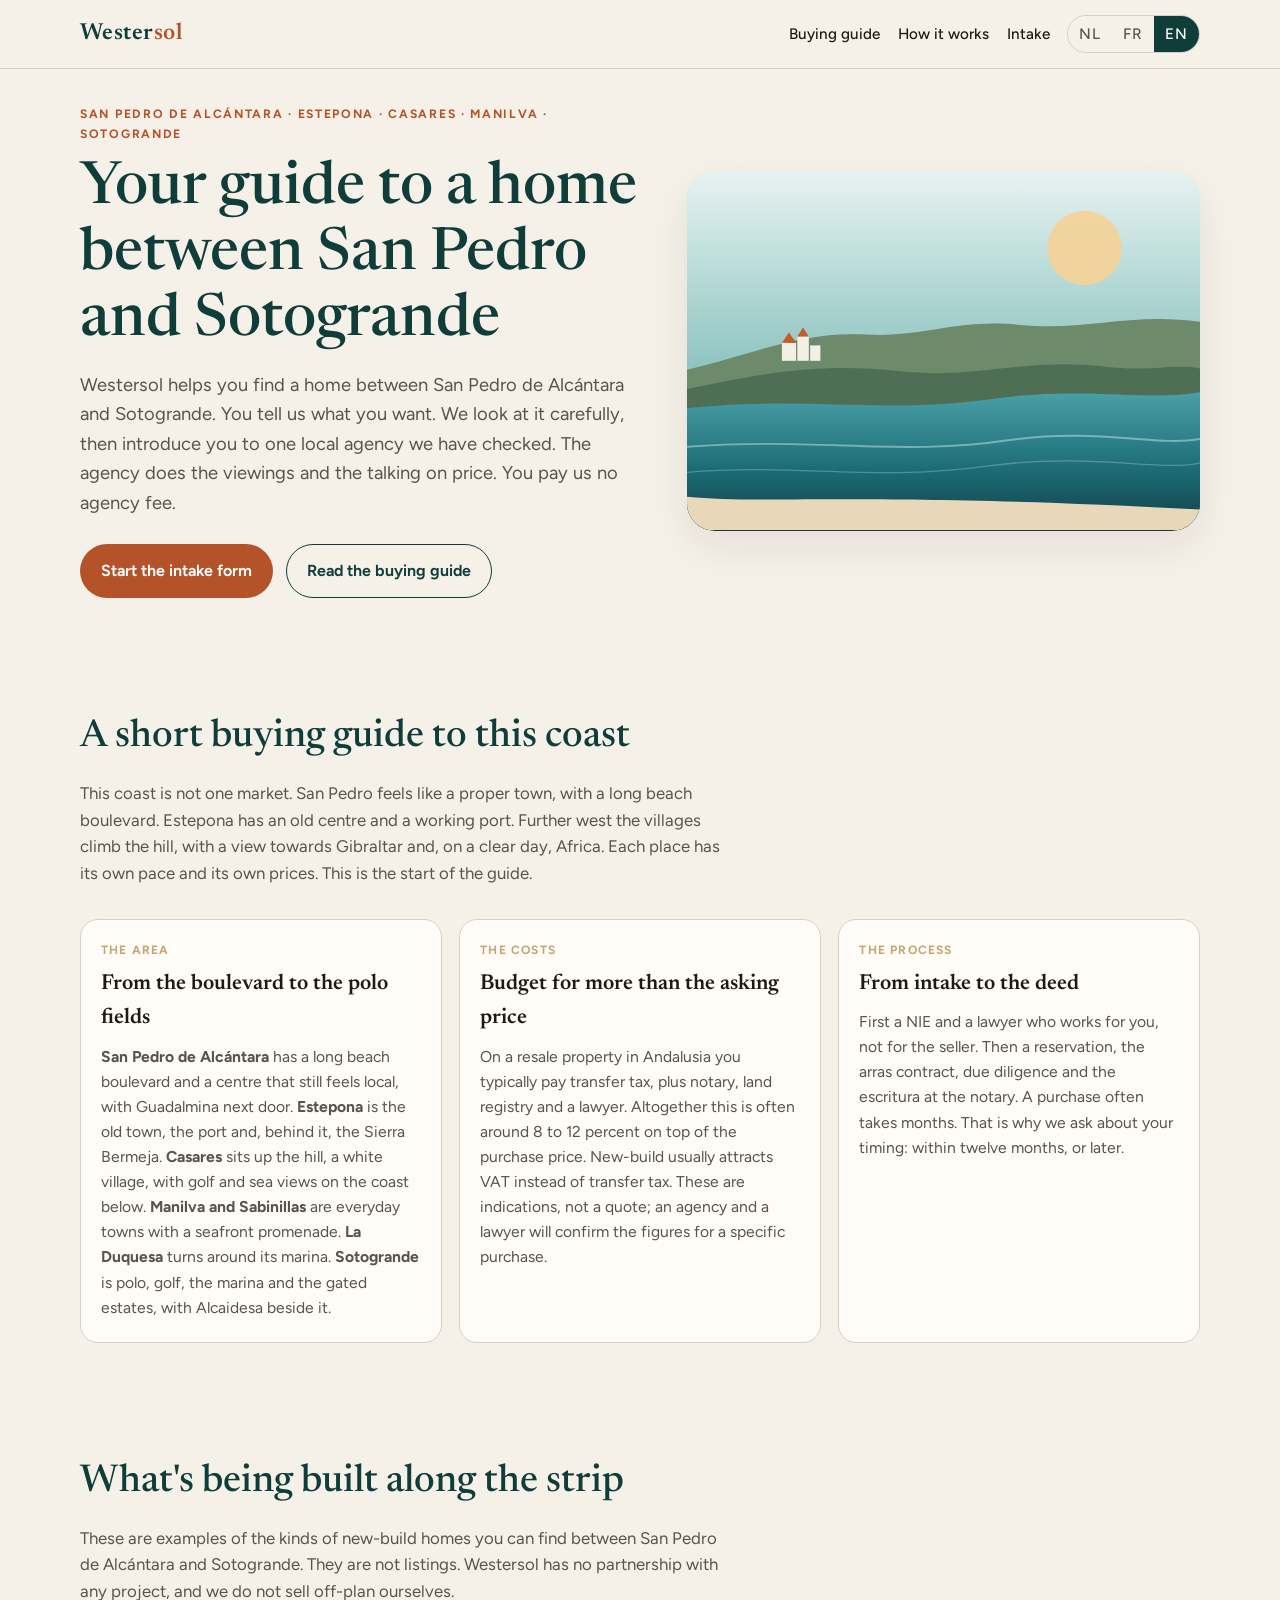
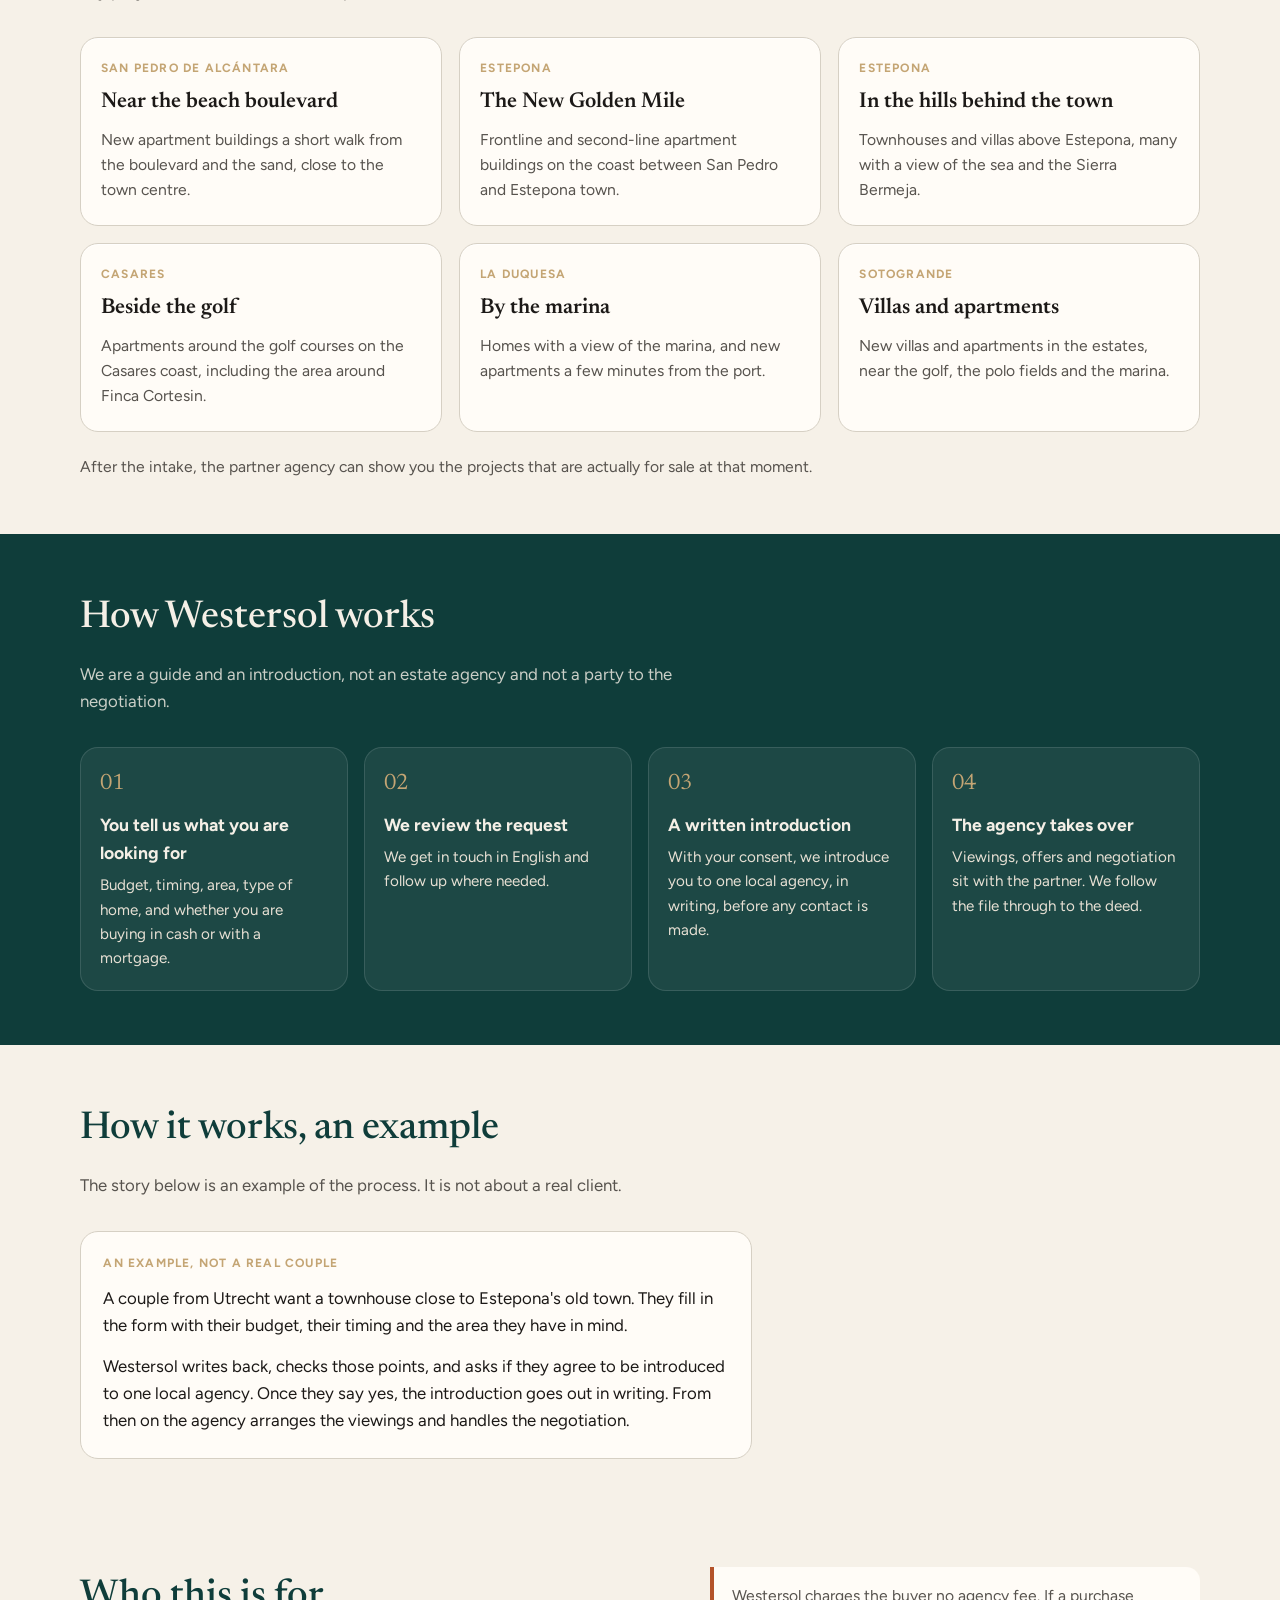
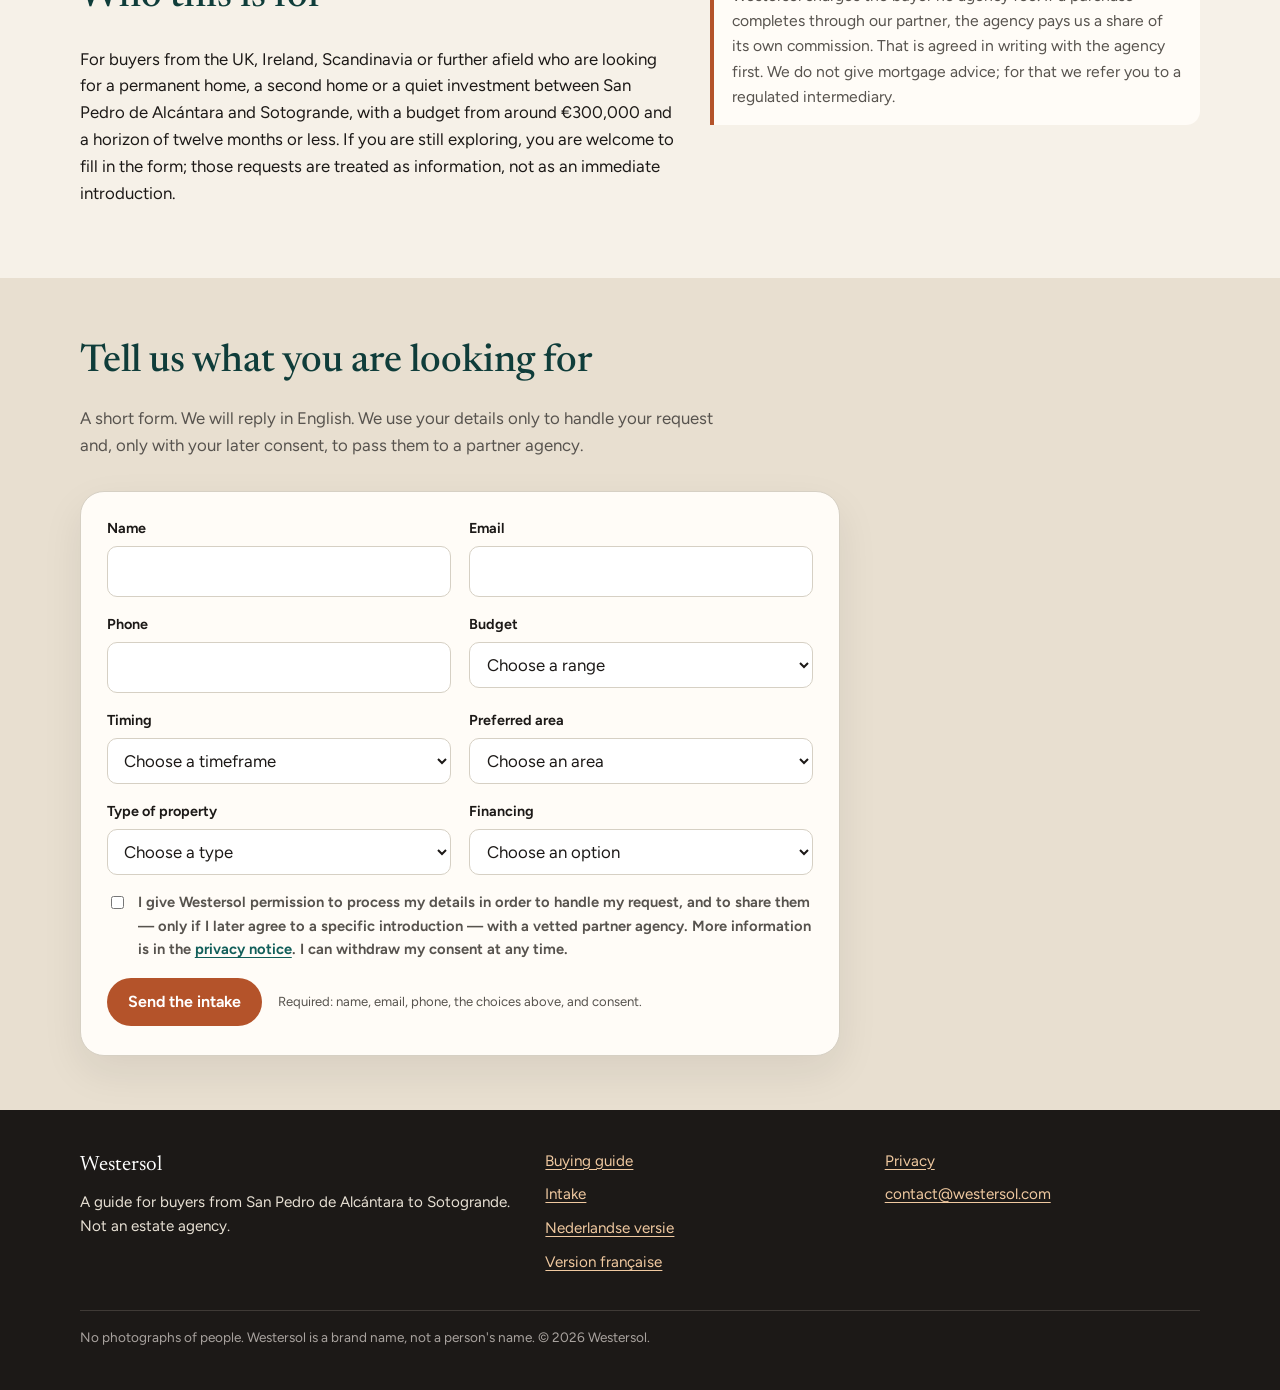
==== en/index.html @ 571d4857 "Add preview language homepages and stylesheet" ====
<!DOCTYPE html>
<html lang="en">
<head>
  <meta charset="utf-8">
  <meta name="robots" content="noindex">
  <meta name="viewport" content="width=device-width, initial-scale=1">
  <title>Westersol: a guide to a home between San Pedro de Alcántara and Sotogrande</title>
  <meta name="description" content="A guide, not an estate agency, for people looking for a home between San Pedro de Alcántara and Sotogrande. A short form, then an introduction to one local agency.">
  <meta property="og:title" content="Westersol: a guide to a home between San Pedro de Alcántara and Sotogrande">
  <meta property="og:description" content="A guide, not an estate agency, for people looking for a home between San Pedro de Alcántara and Sotogrande. A short form, then an introduction to one local agency.">
  <meta property="og:type" content="website">
  <meta property="og:url" content="https://westersol.com/en/">
  <meta property="og:locale" content="en_GB">
  <meta property="og:site_name" content="Westersol">
  <link rel="canonical" href="https://westersol.com/en/">
  <link rel="alternate" hreflang="nl" href="https://westersol.com/nl/">
  <link rel="alternate" hreflang="fr" href="https://westersol.com/fr/">
  <link rel="alternate" hreflang="en" href="https://westersol.com/en/">
  <link rel="alternate" hreflang="x-default" href="https://westersol.com/nl/">
  <link rel="preconnect" href="https://fonts.googleapis.com">
  <link rel="preconnect" href="https://fonts.gstatic.com" crossorigin>
  <link href="https://fonts.googleapis.com/css2?family=Figtree:wght@400;500;600;700&family=Newsreader:opsz,wght@6..72,500;6..72,600&display=swap" rel="stylesheet">
  <link rel="stylesheet" href="../styles.css">
  <link rel="icon" href="../favicon.svg" type="image/svg+xml">
</head>
<body>
  <header class="site-header">
    <div class="wrap header-inner">
      <a class="logo" href="./">Wester<span>sol</span></a>
      <nav>
        <a class="hide-sm" href="#guide">Buying guide</a>
        <a class="hide-sm" href="#how">How it works</a>
        <a href="#intake">Intake</a>
        <div class="lang" role="navigation" aria-label="Language">
          <a href="../nl/">NL</a>
          <a href="../fr/">FR</a>
          <a href="../en/" aria-current="page">EN</a>
        </div>
      </nav>
    </div>
  </header>

  <main>
    <section class="hero">
      <div class="wrap hero-grid">
        <div>
          <p class="eyebrow">San Pedro de Alcántara · Estepona · Casares · Manilva · Sotogrande</p>
          <h1>Your guide to a home between San Pedro and Sotogrande</h1>
          <p class="lead">Westersol helps you find a home between San Pedro de Alcántara and Sotogrande. You tell us what you want. We look at it carefully, then introduce you to one local agency we have checked. The agency does the viewings and the talking on price. You pay us no agency fee.</p>
          <div class="actions">
            <a class="btn btn-primary" href="#intake">Start the intake form</a>
            <a class="btn btn-ghost" href="#guide">Read the buying guide</a>
          </div>
        </div>
        <div class="hero-art">
<svg viewBox="0 0 800 560" xmlns="http://www.w3.org/2000/svg" role="img" aria-label="Western Costa del Sol, hills and sea, with no people">
  <defs>
    <linearGradient id="sky" x1="0" y1="0" x2="0" y2="1">
      <stop offset="0%" stop-color="#e7f3f2"/>
      <stop offset="55%" stop-color="#8ec4c0"/>
      <stop offset="100%" stop-color="#2f7d86"/>
    </linearGradient>
    <linearGradient id="sea" x1="0" y1="0" x2="0" y2="1">
      <stop offset="0%" stop-color="#4aa0a8"/>
      <stop offset="55%" stop-color="#1d6d76"/>
      <stop offset="100%" stop-color="#123f48"/>
    </linearGradient>
  </defs>
  <rect width="800" height="560" fill="url(#sky)"/>
  <circle cx="620" cy="120" r="58" fill="#f3d39a" opacity="0.95"/>
  <path d="M0 310 C120 280 180 250 280 255 C370 260 420 230 520 240 C620 250 690 220 800 235 L800 360 L0 360 Z" fill="#6d8a6a"/>
  <path d="M0 340 C140 310 220 300 330 312 C450 326 530 290 650 305 C720 314 760 300 800 308 L800 390 L0 390 Z" fill="#4f6f55"/>
  <g fill="#f4efe6">
    <rect x="148" y="268" width="22" height="28"/>
    <rect x="172" y="258" width="18" height="38"/>
    <rect x="192" y="272" width="16" height="24"/>
    <polygon points="148,268 159,252 170,268" fill="#c45c26"/>
    <polygon points="172,258 181,244 190,258" fill="#c45c26"/>
  </g>
  <path d="M0 370 C180 350 300 380 480 355 C620 335 720 360 800 345 L800 560 L0 560 Z" fill="url(#sea)"/>
  <path d="M0 430 C200 415 340 445 500 420 C640 400 730 430 800 418" fill="none" stroke="#d9efe8" stroke-width="3" opacity="0.45"/>
  <path d="M0 470 C160 455 300 485 470 460 C630 438 740 470 800 455" fill="none" stroke="#d9efe8" stroke-width="2" opacity="0.28"/>
  <path d="M0 508 C120 520 280 500 800 528 L800 560 L0 560 Z" fill="#e8d7b8"/>
</svg>
</div>
      </div>
    </section>

    <section id="guide">
      <div class="wrap">
        <div class="section-head">
          <h2>A short buying guide to this coast</h2>
          <p>This coast is not one market. San Pedro feels like a proper town, with a long beach boulevard. Estepona has an old centre and a working port. Further west the villages climb the hill, with a view towards Gibraltar and, on a clear day, Africa. Each place has its own pace and its own prices. This is the start of the guide.</p>
        </div>
        <div class="cards">
          <article class="card">
            <div class="kicker">The area</div>
            <h3>From the boulevard to the polo fields</h3>
            <p><strong>San Pedro de Alcántara</strong> has a long beach boulevard and a centre that still feels local, with Guadalmina next door. <strong>Estepona</strong> is the old town, the port and, behind it, the Sierra Bermeja. <strong>Casares</strong> sits up the hill, a white village, with golf and sea views on the coast below. <strong>Manilva and Sabinillas</strong> are everyday towns with a seafront promenade. <strong>La Duquesa</strong> turns around its marina. <strong>Sotogrande</strong> is polo, golf, the marina and the gated estates, with Alcaidesa beside it.</p>
          </article>
          <article class="card">
            <div class="kicker">The costs</div>
            <h3>Budget for more than the asking price</h3>
            <p>On a resale property in Andalusia you typically pay transfer tax, plus notary, land registry and a lawyer. Altogether this is often around 8 to 12 percent on top of the purchase price. New-build usually attracts VAT instead of transfer tax. These are indications, not a quote; an agency and a lawyer will confirm the figures for a specific purchase.</p>
          </article>
          <article class="card">
            <div class="kicker">The process</div>
            <h3>From intake to the deed</h3>
            <p>First a NIE and a lawyer who works for you, not for the seller. Then a reservation, the arras contract, due diligence and the escritura at the notary. A purchase often takes months. That is why we ask about your timing: within twelve months, or later.</p>
          </article>
        </div>
      </div>
    </section>


    <section id="building">
      <div class="wrap">
        <div class="section-head">
          <h2>What's being built along the strip</h2>
          <p>These are examples of the kinds of new-build homes you can find between San Pedro de Alcántara and Sotogrande. They are not listings. Westersol has no partnership with any project, and we do not sell off-plan ourselves.</p>
        </div>
        <div class="build-grid">
          <article class="card">
            <div class="kicker">San Pedro de Alcántara</div>
            <h3>Near the beach boulevard</h3>
            <p>New apartment buildings a short walk from the boulevard and the sand, close to the town centre.</p>
          </article>
          <article class="card">
            <div class="kicker">Estepona</div>
            <h3>The New Golden Mile</h3>
            <p>Frontline and second-line apartment buildings on the coast between San Pedro and Estepona town.</p>
          </article>
          <article class="card">
            <div class="kicker">Estepona</div>
            <h3>In the hills behind the town</h3>
            <p>Townhouses and villas above Estepona, many with a view of the sea and the Sierra Bermeja.</p>
          </article>
          <article class="card">
            <div class="kicker">Casares</div>
            <h3>Beside the golf</h3>
            <p>Apartments around the golf courses on the Casares coast, including the area around Finca Cortesin.</p>
          </article>
          <article class="card">
            <div class="kicker">La Duquesa</div>
            <h3>By the marina</h3>
            <p>Homes with a view of the marina, and new apartments a few minutes from the port.</p>
          </article>
          <article class="card">
            <div class="kicker">Sotogrande</div>
            <h3>Villas and apartments</h3>
            <p>New villas and apartments in the estates, near the golf, the polo fields and the marina.</p>
          </article>
        </div>
        <p class="build-note">After the intake, the partner agency can show you the projects that are actually for sale at that moment.</p>
      </div>
    </section>

    <section class="steps" id="how">
      <div class="wrap">
        <div class="section-head">
          <h2>How Westersol works</h2>
          <p>We are a guide and an introduction, not an estate agency and not a party to the negotiation.</p>
        </div>
        <ol class="step-list">
          <li>
            <h3>You tell us what you are looking for</h3>
            <p>Budget, timing, area, type of home, and whether you are buying in cash or with a mortgage.</p>
          </li>
          <li>
            <h3>We review the request</h3>
            <p>We get in touch in English and follow up where needed.</p>
          </li>
          <li>
            <h3>A written introduction</h3>
            <p>With your consent, we introduce you to one local agency, in writing, before any contact is made.</p>
          </li>
          <li>
            <h3>The agency takes over</h3>
            <p>Viewings, offers and negotiation sit with the partner. We follow the file through to the deed.</p>
          </li>
        </ol>
      </div>
    </section>


    <section id="example">
      <div class="wrap">
        <div class="section-head">
          <h2>How it works, an example</h2>
          <p>The story below is an example of the process. It is not about a real client.</p>
        </div>
        <div class="example-story">
          <div class="example-label">An example, not a real couple</div>
          <p>A couple from Utrecht want a townhouse close to Estepona's old town. They fill in the form with their budget, their timing and the area they have in mind.</p>
          <p>Westersol writes back, checks those points, and asks if they agree to be introduced to one local agency. Once they say yes, the introduction goes out in writing. From then on the agency arranges the viewings and handles the negotiation.</p>
        </div>
      </div>
    </section>

    <!-- Testimonials: hidden on purpose. Fill this section only with real buyers' words, and only with their permission. Westersol has no clients to quote yet. Do not invent testimonials. -->
    <section id="testimonials" class="testimonials" hidden>
      <div class="wrap">
        <div class="section-head">
          <h2>What buyers say</h2>
          <p>This section stays empty until a real buyer agrees in writing that we may use their words here.</p>
        </div>
      </div>
    </section>

    <section>
      <div class="wrap costs">
        <div>
          <h2>Who this is for</h2>
          <p>For buyers from the UK, Ireland, Scandinavia or further afield who are looking for a permanent home, a second home or a quiet investment between San Pedro de Alcántara and Sotogrande, with a budget from around €300,000 and a horizon of twelve months or less. If you are still exploring, you are welcome to fill in the form; those requests are treated as information, not as an immediate introduction.</p>
        </div>
        <div class="note">
          Westersol charges the buyer no agency fee. If a purchase completes through our partner, the agency pays us a share of its own commission. That is agreed in writing with the agency first. We do not give mortgage advice; for that we refer you to a regulated intermediary.
        </div>
      </div>
    </section>

    <section class="intake" id="intake">
      <div class="wrap">
        <div class="section-head">
          <h2>Tell us what you are looking for</h2>
          <p>A short form. We will reply in English. We use your details only to handle your request and, only with your later consent, to pass them to a partner agency.</p>
        </div>
        <div class="form-panel">
          <form id="intake-form" action="https://formsubmit.co/contact@westersol.com" method="post"
            data-need-consent="Please tick the consent box to continue."
            data-ok-msg="Thank you. We have received your intake and will be in touch as soon as we can."
            data-err-msg="The form could not be sent. Please try again later, or write to contact@westersol.com.">
            <input type="hidden" name="lang" value="en">
            <input type="hidden" name="_subject" value="Westersol lead (EN)">
            <input type="hidden" name="_next" value="https://westersol.com/en/thanks.html">
            <input type="hidden" name="_template" value="table">
            <input type="hidden" name="_captcha" value="false">
            <div class="hp" aria-hidden="true">
              <label for="honey-en">Company</label>
              <input id="honey-en" name="_honey" type="text" tabindex="-1" autocomplete="off">
            </div>
            <div class="field">
              <label for="name-en">Name</label>
              <input id="name-en" name="name" type="text" autocomplete="name" required maxlength="200">
            </div>
            <div class="field">
              <label for="email-en">Email</label>
              <input id="email-en" name="email" type="email" autocomplete="email" required maxlength="200">
            </div>
            <div class="field">
              <label for="phone-en">Phone</label>
              <input id="phone-en" name="phone" type="tel" autocomplete="tel" required maxlength="80">
            </div>
            <div class="field">
              <label for="budget-en">Budget</label>
              <select id="budget-en" name="budget" required>
                <option value="">Choose a range</option>
                <option value="under-300">Up to €300,000</option>
                <option value="300-500">€300,000 – €500,000</option>
                <option value="500-800">€500,000 – €800,000</option>
                <option value="800-1200">€800,000 – €1,200,000</option>
                <option value="over-1200">More than €1,200,000</option>
              </select>
            </div>
            <div class="field">
              <label for="timeframe-en">Timing</label>
              <select id="timeframe-en" name="timeframe" required>
                <option value="">Choose a timeframe</option>
                <option value="0-6">Within 6 months</option>
                <option value="6-12">Within 6 to 12 months</option>
                <option value="12-24">Within 12 to 24 months</option>
                <option value="exploring">I am still exploring</option>
              </select>
            </div>
            <div class="field">
              <label for="area-en">Preferred area</label>
              <select id="area-en" name="area" required>
                <option value="">Choose an area</option>
                                <option value="san-pedro">San Pedro de Alcántara</option>
<option value="estepona">Estepona</option>
                <option value="casares">Casares</option>
                <option value="manilva">Manilva / Sabinillas</option>
                <option value="duquesa">La Duquesa</option>
                <option value="sotogrande">Sotogrande</option>
                <option value="alcaidesa">Alcaidesa / San Roque</option>
                <option value="unsure">Not sure yet</option>
              </select>
            </div>
            <div class="field">
              <label for="type-en">Type of property</label>
              <select id="type-en" name="type" required>
                <option value="">Choose a type</option>
                <option value="apartment">Apartment</option>
                <option value="penthouse">Penthouse</option>
                <option value="townhouse">Townhouse</option>
                <option value="villa">Villa</option>
                <option value="unsure">Not sure yet</option>
              </select>
            </div>
            <div class="field">
              <label for="financing-en">Financing</label>
              <select id="financing-en" name="financing" required>
                <option value="">Choose an option</option>
                <option value="cash">Cash / own funds</option>
                <option value="mortgage">Mortgage</option>
                <option value="unsure">Not sure yet</option>
              </select>
            </div>
            <div class="field full">
              <label class="consent" for="consent-en">
                <input id="consent-en" name="consent" type="checkbox" value="yes" required>
                <span>I give Westersol permission to process my details in order to handle my request, and to share them — only if I later agree to a specific introduction — with a vetted partner agency. More information is in the <a href="privacy.html">privacy notice</a>. I can withdraw my consent at any time.</span>
              </label>
            </div>
            <p class="form-msg" id="form-msg" role="status"></p>
            <div class="form-actions">
              <button class="btn btn-primary" type="submit">Send the intake</button>
              <span class="hint">Required: name, email, phone, the choices above, and consent.</span>
            </div>
          </form>
        </div>
      </div>
    </section>
  </main>
  <footer>
    <div class="wrap">
      <div class="foot-grid">
        <div>
          <p class="foot-brand">Westersol</p>
          <p>A guide for buyers from San Pedro de Alcántara to Sotogrande. Not an estate agency.</p>
        </div>
        <div>
          <p><a href="#guide">Buying guide</a></p>
          <p><a href="#intake">Intake</a></p>
          <p><a href="../nl/">Nederlandse versie</a></p>
          <p><a href="../fr/">Version française</a></p>
        </div>
        <div>
          <p><a href="privacy.html">Privacy</a></p>
          <p><a href="mailto:contact@westersol.com">contact@westersol.com</a></p>
        </div>
      </div>
      <p class="legal">No photographs of people. Westersol is a brand name, not a person's name. © 2026 Westersol.</p>
    </div>
  </footer>
  <script src="../script.js"></script>
</body>
</html>
---- styles.css ----
:root {
  --ink: #1c1917;
  --muted: #57534e;
  --sea: #115e59;
  --sea-deep: #0f3d3a;
  --sea-mid: #1d7a74;
  --sand: #f6f1e8;
  --sand-dark: #e8dfd0;
  --clay: #b4532a;
  --clay-dark: #9a3f1c;
  --gold: #c4a574;
  --paper: #fffcf7;
  --line: #d6d0c4;
  --ok: #115e59;
  --err: #9a3f1c;
  --shadow: 0 16px 40px rgba(28, 25, 23, 0.08);
  --radius: 18px;
  --max: 1120px;
  --sans: "Figtree", "Segoe UI", sans-serif;
  --serif: "Newsreader", "Georgia", serif;
}

* { box-sizing: border-box; }
html { scroll-behavior: smooth; }
body {
  margin: 0;
  font-family: var(--sans);
  color: var(--ink);
  background: var(--sand);
  line-height: 1.6;
  font-size: 1.05rem;
}
img, svg { max-width: 100%; display: block; }
a { color: var(--sea); text-underline-offset: 3px; }
a:hover { color: var(--clay); }

.wrap { width: min(var(--max), calc(100% - 2.4rem)); margin-inline: auto; }

.site-header {
  position: sticky;
  top: 0;
  z-index: 20;
  background: rgba(246, 241, 232, 0.92);
  backdrop-filter: blur(10px);
  border-bottom: 1px solid var(--line);
}
.header-inner {
  display: flex;
  align-items: center;
  justify-content: space-between;
  gap: 1rem;
  min-height: 4.25rem;
}
.logo {
  font-family: var(--serif);
  font-weight: 600;
  font-size: 1.45rem;
  letter-spacing: 0.02em;
  color: var(--sea-deep);
  text-decoration: none;
}
.logo span { color: var(--clay); }
nav { display: flex; align-items: center; gap: 1.1rem; }
nav a { color: var(--ink); text-decoration: none; font-weight: 500; font-size: 0.95rem; }
nav a:hover { color: var(--sea); }
.lang {
  display: flex;
  border: 1px solid var(--line);
  border-radius: 999px;
  overflow: hidden;
  font-size: 0.8rem;
  font-weight: 650;
  letter-spacing: 0.06em;
}
.lang a {
  padding: 0.35rem 0.7rem;
  text-decoration: none;
  color: var(--muted);
  background: transparent;
}
.lang a[aria-current="page"] {
  background: var(--sea-deep);
  color: var(--paper);
}

.hero {
  position: relative;
  padding: 2.2rem 0 3.4rem;
  overflow: hidden;
}
.hero-grid {
  display: grid;
  grid-template-columns: 1.05fr 0.95fr;
  gap: 2.5rem;
  align-items: center;
}
.eyebrow {
  text-transform: uppercase;
  letter-spacing: 0.14em;
  font-size: 0.76rem;
  font-weight: 700;
  color: var(--clay);
  margin: 0 0 0.8rem;
}
h1 {
  font-family: var(--serif);
  font-weight: 500;
  font-size: clamp(2.3rem, 5vw, 3.7rem);
  line-height: 1.12;
  margin: 0 0 1rem;
  color: var(--sea-deep);
}
.lead { font-size: 1.15rem; color: var(--muted); margin: 0 0 1.6rem; max-width: 38rem; }
.actions { display: flex; flex-wrap: wrap; gap: 0.8rem; }
.btn {
  display: inline-flex;
  align-items: center;
  justify-content: center;
  padding: 0.85rem 1.25rem;
  border-radius: 999px;
  font-weight: 650;
  text-decoration: none;
  border: 1px solid transparent;
  cursor: pointer;
  font-family: inherit;
  font-size: 1rem;
}
.btn-primary { background: var(--clay); color: #fff; }
.btn-primary:hover { background: var(--clay-dark); color: #fff; }
.btn-ghost { background: transparent; color: var(--sea-deep); border-color: var(--sea-deep); }
.btn-ghost:hover { background: var(--sea-deep); color: var(--paper); }

.hero-art {
  background: linear-gradient(180deg, #cde6e3 0%, #7eb8b3 38%, #2a6f7a 70%, #163944 100%);
  border-radius: 28px;
  min-height: 360px;
  box-shadow: var(--shadow);
  overflow: hidden;
  position: relative;
}
.hero-art svg { width: 100%; height: 100%; }

section { padding: 3.4rem 0; }
.section-head { max-width: 40rem; margin-bottom: 2rem; }
h2 {
  font-family: var(--serif);
  font-weight: 500;
  font-size: clamp(1.8rem, 3vw, 2.4rem);
  margin: 0 0 0.7rem;
  color: var(--sea-deep);
}
.section-head p { margin: 0; color: var(--muted); }

.cards {
  display: grid;
  grid-template-columns: repeat(3, 1fr);
  gap: 1.1rem;
}
.card {
  background: var(--paper);
  border: 1px solid var(--line);
  border-radius: var(--radius);
  padding: 1.3rem 1.25rem 1.4rem;
  box-shadow: 0 1px 0 rgba(255,255,255,0.8) inset;
}
.card h3 {
  font-family: var(--serif);
  font-size: 1.35rem;
  font-weight: 600;
  margin: 0 0 0.5rem;
}
.card p { margin: 0; color: var(--muted); font-size: 0.98rem; }
.kicker {
  font-size: 0.75rem;
  letter-spacing: 0.1em;
  text-transform: uppercase;
  font-weight: 700;
  color: var(--gold);
  margin-bottom: 0.4rem;
}

.steps { background: var(--sea-deep); color: #f4efe6; }
.steps h2, .steps .section-head p { color: #f4efe6; }
.steps .section-head p { opacity: 0.82; }
.step-list {
  display: grid;
  grid-template-columns: repeat(4, 1fr);
  gap: 1rem;
  counter-reset: step;
  list-style: none;
  padding: 0;
  margin: 0;
}
.step-list li {
  background: rgba(255,255,255,0.06);
  border: 1px solid rgba(255,255,255,0.12);
  border-radius: var(--radius);
  padding: 1.2rem;
}
.step-list li::before {
  counter-increment: step;
  content: "0" counter(step);
  display: block;
  font-family: var(--serif);
  font-size: 1.4rem;
  color: var(--gold);
  margin-bottom: 0.5rem;
}
.step-list h3 { margin: 0 0 0.4rem; font-size: 1.1rem; }
.step-list p { margin: 0; color: #e7e0d4; font-size: 0.95rem; }

.costs {
  display: grid;
  grid-template-columns: 1.1fr 0.9fr;
  gap: 2rem;
  align-items: start;
}
.note {
  background: var(--paper);
  border-left: 4px solid var(--clay);
  padding: 1rem 1.1rem;
  border-radius: 0 14px 14px 0;
  color: var(--muted);
  font-size: 0.98rem;
}

.intake { background: var(--sand-dark); }
.form-panel {
  background: var(--paper);
  border: 1px solid var(--line);
  border-radius: 24px;
  padding: 1.6rem 1.6rem 1.8rem;
  box-shadow: var(--shadow);
  max-width: 760px;
}
form { display: grid; grid-template-columns: 1fr 1fr; gap: 1rem 1.1rem; }
.field { display: flex; flex-direction: column; gap: 0.35rem; }
.field.full { grid-column: 1 / -1; }
label { font-weight: 650; font-size: 0.9rem; }
.hint { font-weight: 400; color: var(--muted); font-size: 0.82rem; }
input, select, textarea {
  font: inherit;
  padding: 0.7rem 0.8rem;
  border: 1px solid var(--line);
  border-radius: 10px;
  background: #fff;
  color: var(--ink);
}
input:focus, select:focus, textarea:focus {
  outline: 2px solid var(--sea-mid);
  outline-offset: 1px;
  border-color: var(--sea-mid);
}
.consent {
  display: flex;
  gap: 0.7rem;
  align-items: flex-start;
  font-size: 0.92rem;
  color: var(--muted);
}
.consent input { margin-top: 0.3rem; accent-color: var(--sea); }
.form-actions { grid-column: 1 / -1; display: flex; flex-wrap: wrap; align-items: center; gap: 1rem; }
.form-msg {
  display: none;
  grid-column: 1 / -1;
  padding: 0.9rem 1rem;
  border-radius: 12px;
  background: #e8f3f1;
  color: var(--sea-deep);
  font-weight: 550;
}
.form-msg.show { display: block; }
.form-msg.error { background: #f8e8e1; color: var(--err); }

footer {
  background: var(--ink);
  color: #e7e0d4;
  padding: 2.4rem 0 2rem;
  font-size: 0.95rem;
}
footer a { color: #f0c9a0; }
.foot-grid {
  display: grid;
  grid-template-columns: 1.4fr 1fr 1fr;
  gap: 1.5rem;
}
.foot-brand { font-family: var(--serif); font-size: 1.3rem; color: #fff; margin: 0 0 0.5rem; }
footer p { margin: 0 0 0.6rem; }
.legal { margin-top: 1.6rem; padding-top: 1rem; border-top: 1px solid #3f3a36; color: #a8a29e; font-size: 0.85rem; }

.preview-banner {
  background: #3f2a1d;
  color: #f6f1e8;
  text-align: center;
  padding: 0.45rem 1rem;
  font-size: 0.85rem;
  letter-spacing: 0.02em;
}

.build-grid {
  display: grid;
  grid-template-columns: repeat(3, 1fr);
  gap: 1.1rem;
}
.build-grid .card p { margin: 0; }
.build-note {
  margin: 1.4rem 0 0;
  color: var(--muted);
  font-size: 0.98rem;
}
.example-story {
  max-width: 42rem;
  background: var(--paper);
  border: 1px solid var(--line);
  border-radius: var(--radius);
  padding: 1.4rem 1.4rem 1.5rem;
}
.example-story p { margin: 0 0 0.9rem; color: var(--ink); }
.example-story p:last-child { margin-bottom: 0; }
.example-label {
  font-size: 0.75rem;
  letter-spacing: 0.1em;
  text-transform: uppercase;
  font-weight: 700;
  color: var(--gold);
  margin-bottom: 0.7rem;
}
.testimonials { display: none !important; }

@media (max-width: 900px) {
  .hero-grid, .cards, .step-list, .costs, .foot-grid, .build-grid, form { grid-template-columns: 1fr; }
  .field.full { grid-column: auto; }
  .form-actions { grid-column: auto; }
  nav .hide-sm { display: none; }
  .hero-art { min-height: 240px; }
}

.hp {
  position: absolute;
  left: -10000px;
  top: auto;
  width: 1px;
  height: 1px;
  overflow: hidden;
}
form { position: relative; }
button.btn:disabled {
  opacity: 0.65;
  cursor: wait;
}
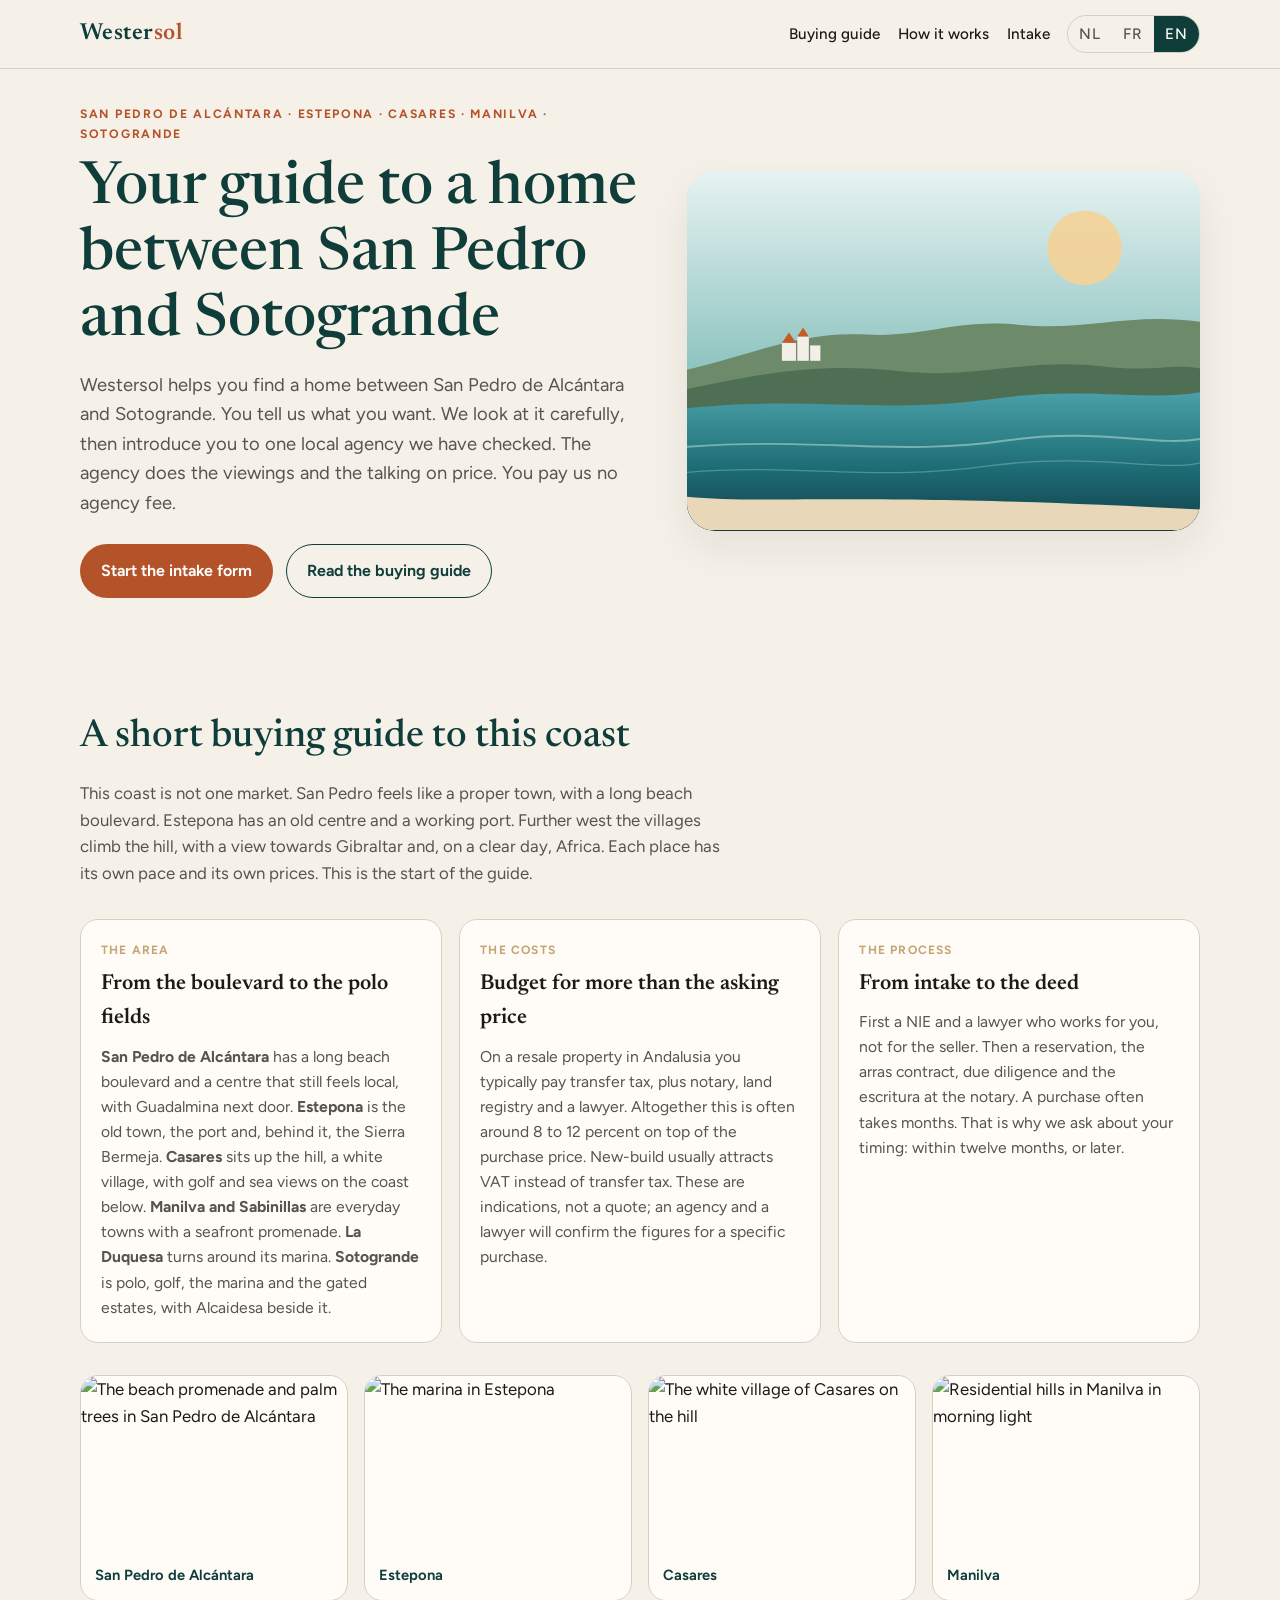
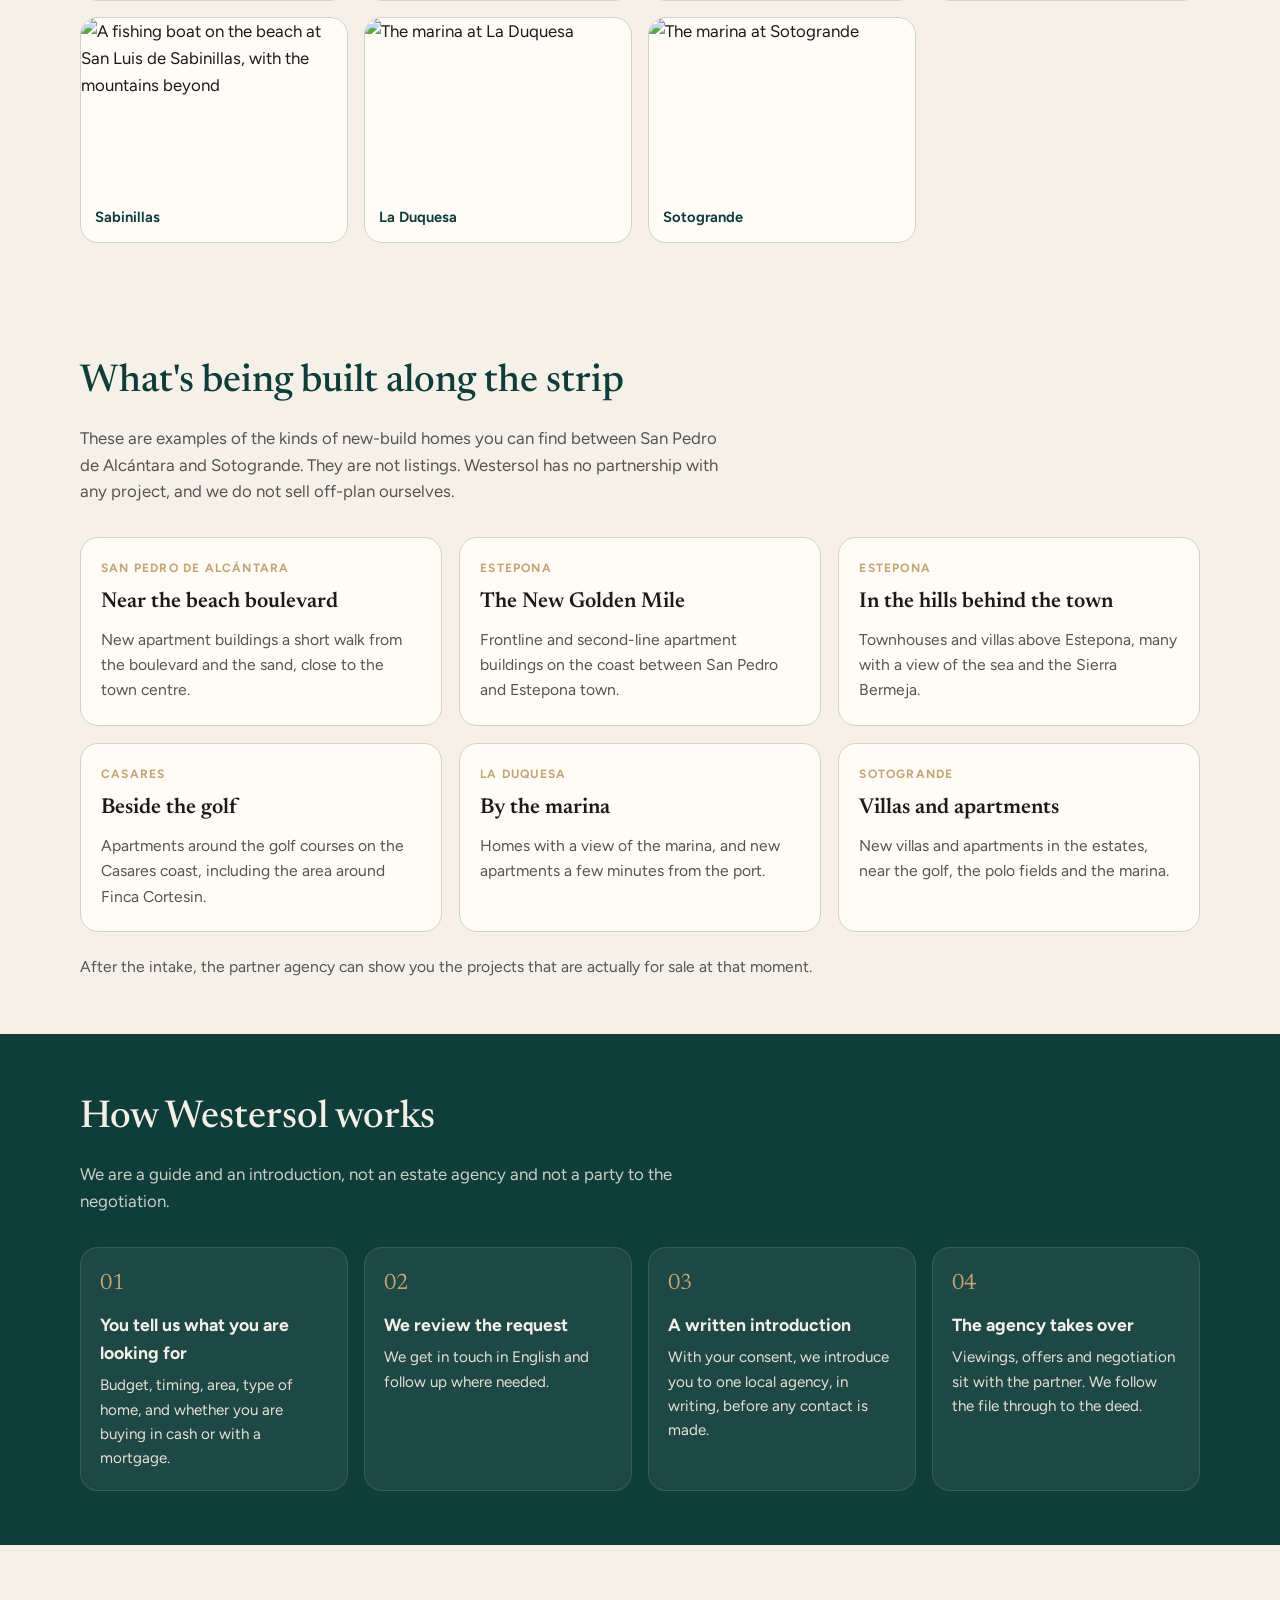
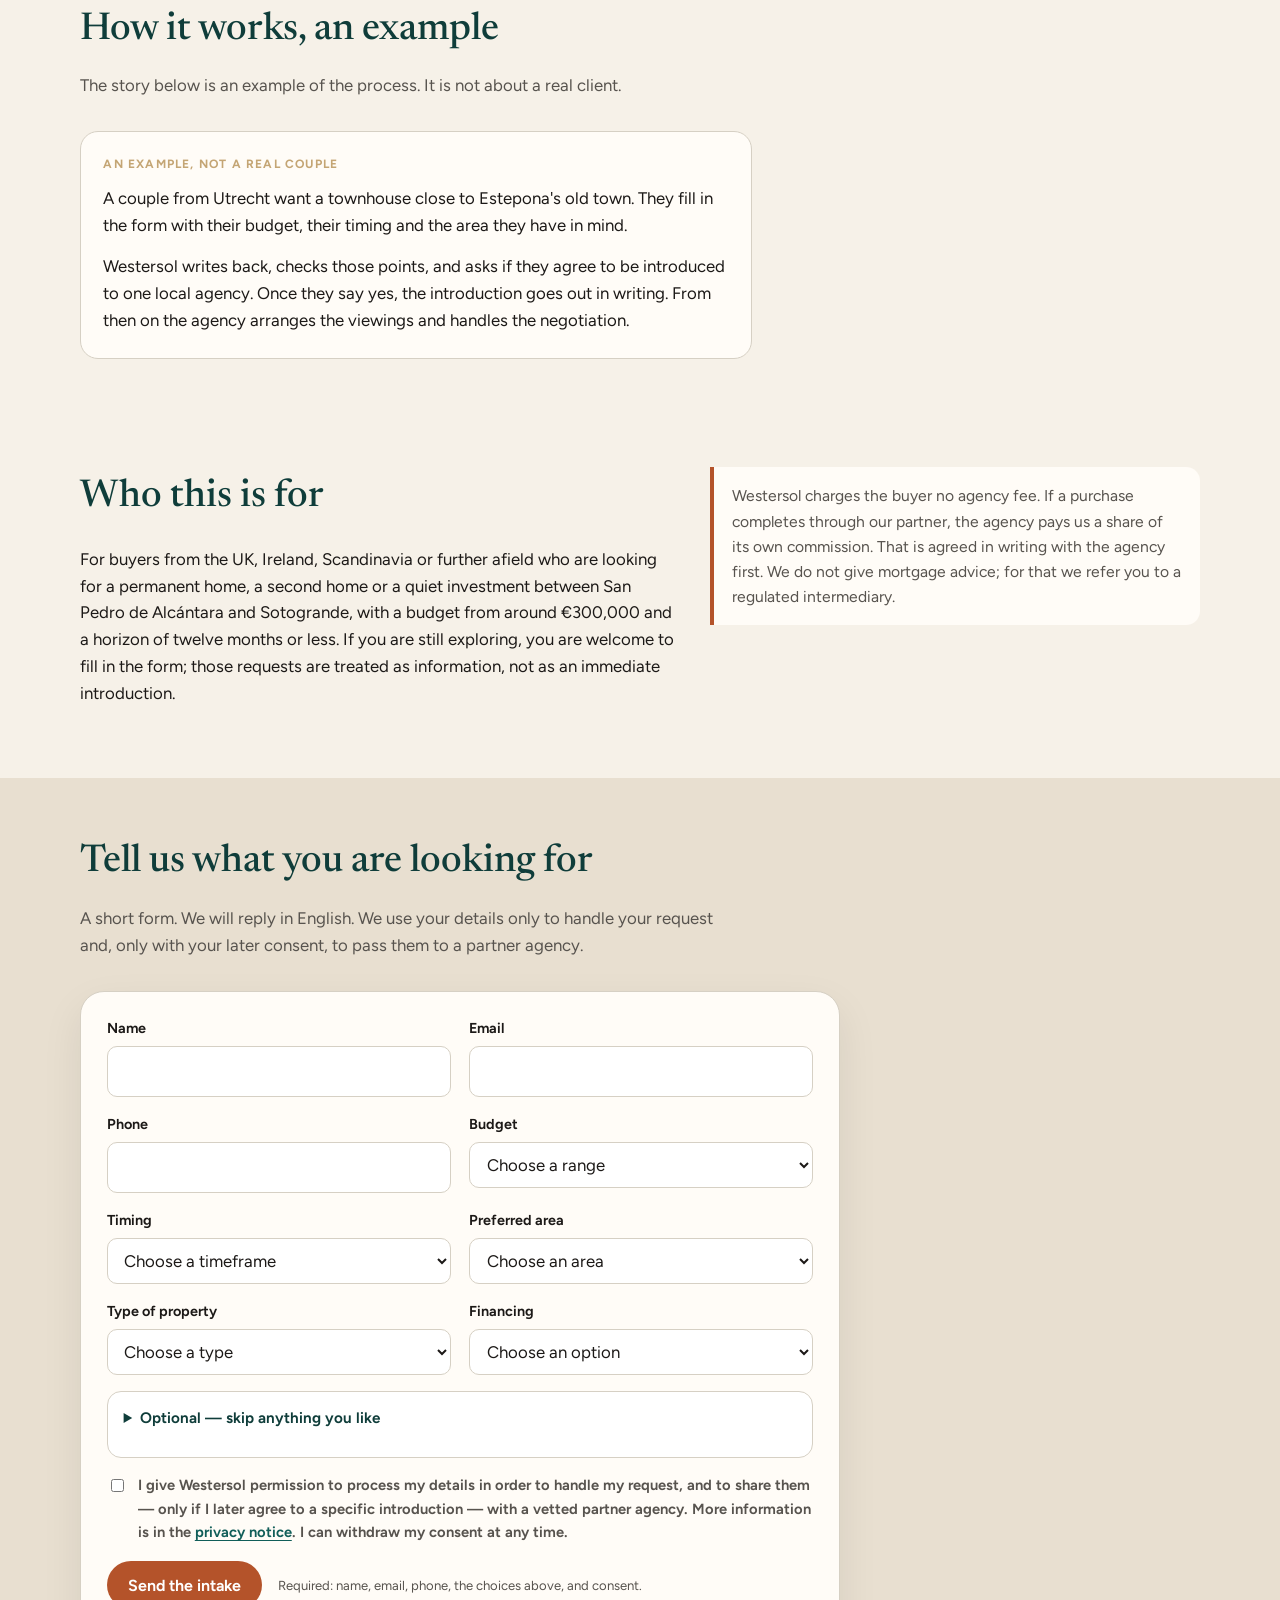
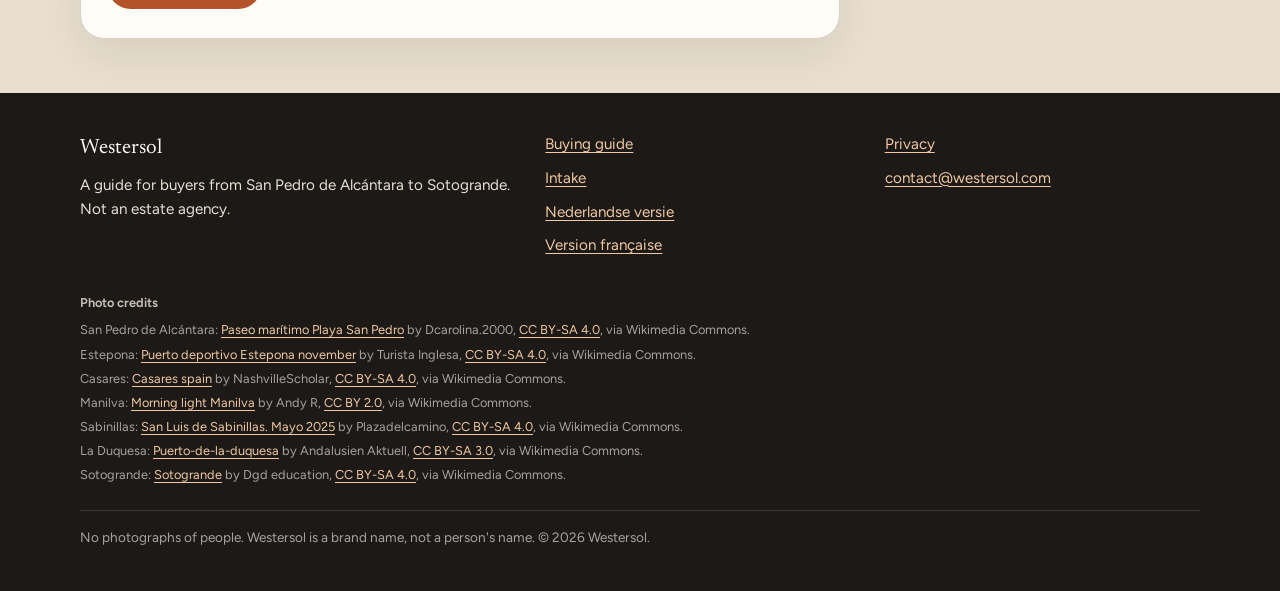
==== commit d2353cf3: "Add town photo strip, photo credits, and optional intake preferences on the English and Dutch previe" ====
--- a/en/index.html
+++ b/en/index.html
@@ -109,6 +109,36 @@
             <p>First a NIE and a lawyer who works for you, not for the seller. Then a reservation, the arras contract, due diligence and the escritura at the notary. A purchase often takes months. That is why we ask about your timing: within twelve months, or later.</p>
           </article>
         </div>
+        <div class="town-strip" aria-label="Towns between San Pedro de Alcántara and Sotogrande">
+          <figure class="town-card">
+            <img src="../img/towns/san-pedro.webp" width="1200" height="800" alt="The beach promenade and palm trees in San Pedro de Alcántara" loading="lazy">
+            <figcaption>San Pedro de Alcántara</figcaption>
+          </figure>
+          <figure class="town-card">
+            <img src="../img/towns/estepona.webp" width="1200" height="800" alt="The marina in Estepona" loading="lazy">
+            <figcaption>Estepona</figcaption>
+          </figure>
+          <figure class="town-card">
+            <img src="../img/towns/casares.webp" width="1200" height="800" alt="The white village of Casares on the hill" loading="lazy">
+            <figcaption>Casares</figcaption>
+          </figure>
+          <figure class="town-card">
+            <img src="../img/towns/manilva.webp" width="1200" height="800" alt="Residential hills in Manilva in morning light" loading="lazy">
+            <figcaption>Manilva</figcaption>
+          </figure>
+          <figure class="town-card">
+            <img src="../img/towns/sabinillas.webp" width="1200" height="800" alt="A fishing boat on the beach at San Luis de Sabinillas, with the mountains beyond" loading="lazy">
+            <figcaption>Sabinillas</figcaption>
+          </figure>
+          <figure class="town-card">
+            <img src="../img/towns/la-duquesa.webp" width="1200" height="800" alt="The marina at La Duquesa" loading="lazy">
+            <figcaption>La Duquesa</figcaption>
+          </figure>
+          <figure class="town-card">
+            <img src="../img/towns/sotogrande.webp" width="1200" height="800" alt="The marina at Sotogrande" loading="lazy">
+            <figcaption>Sotogrande</figcaption>
+          </figure>
+        </div>
       </div>
     </section>
 
@@ -306,6 +336,80 @@
                 <option value="unsure">Not sure yet</option>
               </select>
             </div>
+            <details class="pref-block field full">
+              <summary>Optional — skip anything you like</summary>
+              <div class="pref-inner">
+                <div class="field full">
+                  <span class="pref-label" id="pref-priorities-en">What matters most to you?</span>
+                  <div class="checks" role="group" aria-labelledby="pref-priorities-en">
+                    <label><input type="checkbox" name="pref_priorities" value="sea-view"> Sea view</label>
+                    <label><input type="checkbox" name="pref_priorities" value="quiet"> Quiet</label>
+                    <label><input type="checkbox" name="pref_priorities" value="walk-to-beach-town"> Walk to beach or town</label>
+                    <label><input type="checkbox" name="pref_priorities" value="golf"> Golf</label>
+                    <label><input type="checkbox" name="pref_priorities" value="schools"> Schools</label>
+                    <label><input type="checkbox" name="pref_priorities" value="rental-income"> Rental income</label>
+                    <label><input type="checkbox" name="pref_priorities" value="new-build"> New build</label>
+                  </div>
+                </div>
+                <div class="field">
+                  <label for="pref-viewing-en">Would you like to view properties in person?</label>
+                  <select id="pref-viewing-en" name="pref_viewing">
+                    <option value="">Choose if you like</option>
+                    <option value="yes-trip">Yes, on a trip</option>
+                    <option value="video-first">Video viewings first</option>
+                    <option value="not-sure">Not sure yet</option>
+                  </select>
+                </div>
+                <div class="field">
+                  <label for="pref-pool-en">Swimming pool?</label>
+                  <select id="pref-pool-en" name="pref_pool">
+                    <option value="">Choose if you like</option>
+                    <option value="must-have">Must have</option>
+                    <option value="nice-to-have">Nice to have</option>
+                    <option value="not-needed">Not needed</option>
+                  </select>
+                </div>
+                <div class="field">
+                  <label for="pref-outdoor-en">Outdoor space</label>
+                  <select id="pref-outdoor-en" name="pref_outdoor">
+                    <option value="">Choose if you like</option>
+                    <option value="terrace">Terrace</option>
+                    <option value="garden">Garden</option>
+                    <option value="either">Either</option>
+                  </select>
+                </div>
+                <div class="field">
+                  <label for="pref-bedrooms-en">Bedrooms (minimum)</label>
+                  <input id="pref-bedrooms-en" name="pref_bedrooms" type="number" min="1" max="10" inputmode="numeric" placeholder="e.g. 2">
+                </div>
+                <div class="field">
+                  <label for="pref-parking-en">Parking or garage</label>
+                  <select id="pref-parking-en" name="pref_parking">
+                    <option value="">Choose if you like</option>
+                    <option value="must-have">Must have</option>
+                    <option value="nice-to-have">Nice to have</option>
+                    <option value="not-needed">Not needed</option>
+                  </select>
+                </div>
+                <div class="field full">
+                  <span class="pref-heading">Getting around</span>
+                  <span class="pref-label" id="pref-walking-en">What would you like within walking distance?</span>
+                  <div class="checks" role="group" aria-labelledby="pref-walking-en">
+                    <label><input type="checkbox" name="pref_walking" value="beach"> Beach</label>
+                    <label><input type="checkbox" name="pref_walking" value="shops-cafes"> Shops &amp; cafés</label>
+                    <label><input type="checkbox" name="pref_walking" value="restaurants"> Restaurants</label>
+                    <label><input type="checkbox" name="pref_walking" value="golf"> Golf</label>
+                    <label><input type="checkbox" name="pref_walking" value="town-centre"> Town centre</label>
+                    <label><input type="checkbox" name="pref_walking" value="public-transport"> Public transport</label>
+                    <label><input type="checkbox" name="pref_walking" value="not-important"> Not important</label>
+                  </div>
+                </div>
+                <div class="field full">
+                  <label for="pref-notes-en">Anything else</label>
+                  <textarea id="pref-notes-en" name="pref_notes" rows="3" maxlength="2000" placeholder="Anything we should know"></textarea>
+                </div>
+              </div>
+            </details>
             <div class="field full">
               <label class="consent" for="consent-en">
                 <input id="consent-en" name="consent" type="checkbox" value="yes" required>
@@ -340,6 +444,18 @@
           <p><a href="mailto:contact@westersol.com">contact@westersol.com</a></p>
         </div>
       </div>
+      <div class="photo-credits">
+        <p>Photo credits</p>
+        <ul>
+          <li>San Pedro de Alcántara: <a href="https://commons.wikimedia.org/wiki/File:Paseo_mar%C3%ADtimo_Playa_San_Pedro.jpg">Paseo marítimo Playa San Pedro</a> by Dcarolina.2000, <a href="https://creativecommons.org/licenses/by-sa/4.0/">CC BY-SA 4.0</a>, via Wikimedia Commons.</li>
+          <li>Estepona: <a href="https://commons.wikimedia.org/wiki/File:Puerto_deportivo_Estepona_november.jpg">Puerto deportivo Estepona november</a> by Turista Inglesa, <a href="https://creativecommons.org/licenses/by-sa/4.0/">CC BY-SA 4.0</a>, via Wikimedia Commons.</li>
+          <li>Casares: <a href="https://commons.wikimedia.org/wiki/File:Casares_spain.jpg">Casares spain</a> by NashvilleScholar, <a href="https://creativecommons.org/licenses/by-sa/4.0/">CC BY-SA 4.0</a>, via Wikimedia Commons.</li>
+          <li>Manilva: <a href="https://commons.wikimedia.org/wiki/File:Morning_light_Manilva.jpg">Morning light Manilva</a> by Andy R, <a href="https://creativecommons.org/licenses/by/2.0/">CC BY 2.0</a>, via Wikimedia Commons.</li>
+          <li>Sabinillas: <a href="https://commons.wikimedia.org/wiki/File:San_Luis_de_Sabinillas._Mayo_2025.jpg">San Luis de Sabinillas. Mayo 2025</a> by Plazadelcamino, <a href="https://creativecommons.org/licenses/by-sa/4.0/">CC BY-SA 4.0</a>, via Wikimedia Commons.</li>
+          <li>La Duquesa: <a href="https://commons.wikimedia.org/wiki/File:Puerto-de-la-duquesa.jpg">Puerto-de-la-duquesa</a> by Andalusien Aktuell, <a href="https://creativecommons.org/licenses/by-sa/3.0/">CC BY-SA 3.0</a>, via Wikimedia Commons.</li>
+          <li>Sotogrande: <a href="https://commons.wikimedia.org/wiki/File:Sotogrande.jpg">Sotogrande</a> by Dgd education, <a href="https://creativecommons.org/licenses/by-sa/4.0/">CC BY-SA 4.0</a>, via Wikimedia Commons.</li>
+        </ul>
+      </div>
       <p class="legal">No photographs of people. Westersol is a brand name, not a person's name. © 2026 Westersol.</p>
     </div>
   </footer>
--- a/styles.css
+++ b/styles.css
@@ -327,8 +327,104 @@
 }
 .testimonials { display: none !important; }
 
+
+.town-strip {
+  display: grid;
+  grid-template-columns: repeat(auto-fit, minmax(220px, 1fr));
+  gap: 1rem;
+  margin-top: 2rem;
+}
+.town-card {
+  margin: 0;
+  background: var(--paper);
+  border: 1px solid var(--line);
+  border-radius: var(--radius);
+  overflow: hidden;
+  box-shadow: 0 1px 0 rgba(255,255,255,0.8) inset;
+}
+.town-card img {
+  width: 100%;
+  height: auto;
+  aspect-ratio: 3 / 2;
+  object-fit: cover;
+}
+.town-card figcaption {
+  font-weight: 650;
+  font-size: 0.92rem;
+  padding: 0.65rem 0.85rem 0.8rem;
+  color: var(--sea-deep);
+}
+.photo-credits {
+  margin-top: 1.6rem;
+  color: #a8a29e;
+  font-size: 0.8rem;
+}
+.photo-credits p {
+  margin: 0 0 0.5rem;
+  color: #c4bdb6;
+  font-weight: 650;
+}
+.photo-credits ul {
+  margin: 0;
+  padding: 0;
+  list-style: none;
+}
+.photo-credits li {
+  margin: 0 0 0.35rem;
+  line-height: 1.45;
+}
+.pref-block {
+  grid-column: 1 / -1;
+  border: 1px solid var(--line);
+  border-radius: 14px;
+  padding: 0 1rem 0.85rem;
+  background: #fff;
+}
+.pref-block summary {
+  cursor: pointer;
+  font-weight: 650;
+  font-size: 0.95rem;
+  padding: 0.85rem 0;
+  color: var(--sea-deep);
+}
+.pref-inner {
+  display: grid;
+  grid-template-columns: 1fr 1fr;
+  gap: 1rem 1.1rem;
+  padding-bottom: 0.3rem;
+}
+.pref-inner .field.full { grid-column: 1 / -1; }
+.pref-label, .pref-heading {
+  display: block;
+  font-weight: 650;
+  font-size: 0.9rem;
+}
+.pref-heading {
+  letter-spacing: 0.08em;
+  text-transform: uppercase;
+  font-size: 0.75rem;
+  color: var(--gold);
+  margin-bottom: 0.25rem;
+}
+.pref-label { margin-bottom: 0.4rem; }
+.checks {
+  display: flex;
+  flex-wrap: wrap;
+  gap: 0.45rem 1rem;
+}
+.checks label {
+  font-weight: 400;
+  font-size: 0.92rem;
+  display: inline-flex;
+  align-items: center;
+  gap: 0.4rem;
+  color: var(--ink);
+}
+.checks input { accent-color: var(--sea); }
+
 @media (max-width: 900px) {
-  .hero-grid, .cards, .step-list, .costs, .foot-grid, .build-grid, form { grid-template-columns: 1fr; }
+  .hero-grid, .cards, .step-list, .costs, .foot-grid, .build-grid, .pref-inner, form { grid-template-columns: 1fr; }
+  .pref-inner .field.full { grid-column: auto; }
   .field.full { grid-column: auto; }
   .form-actions { grid-column: auto; }
   nav .hide-sm { display: none; }
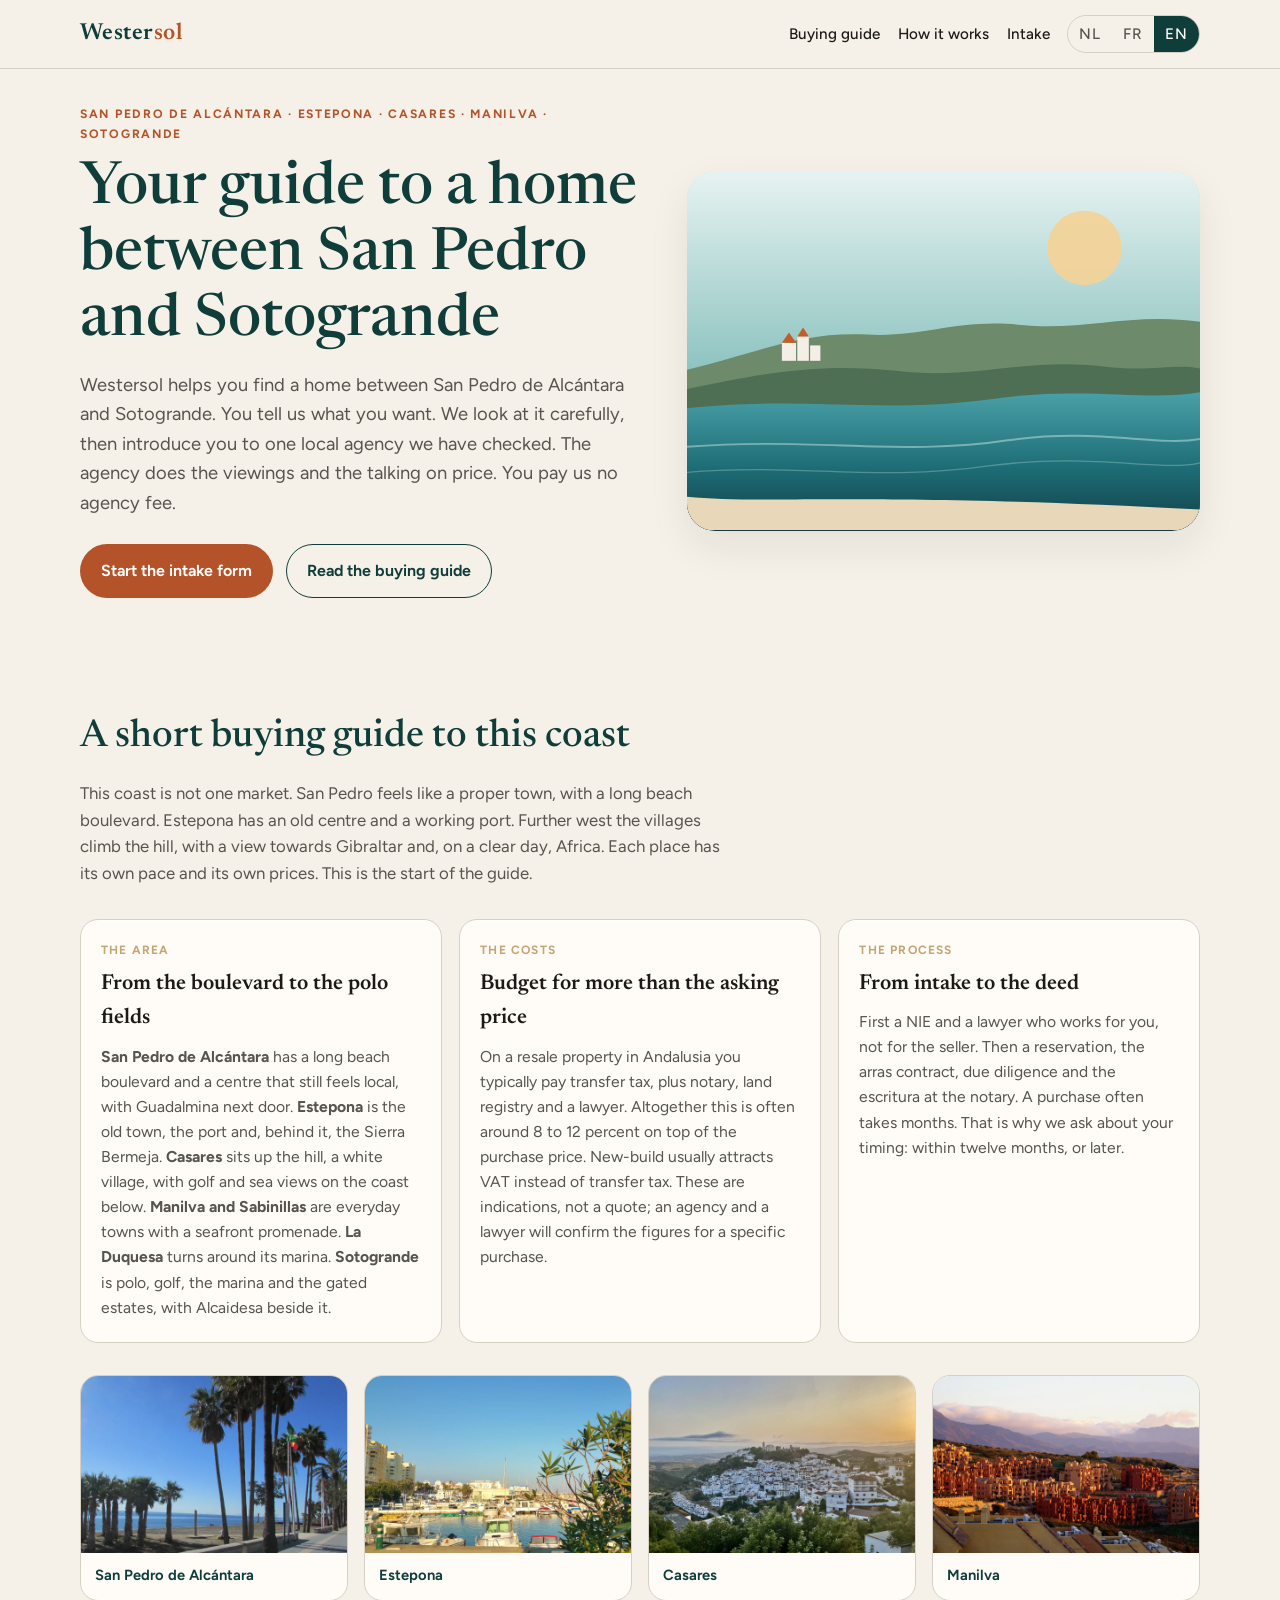
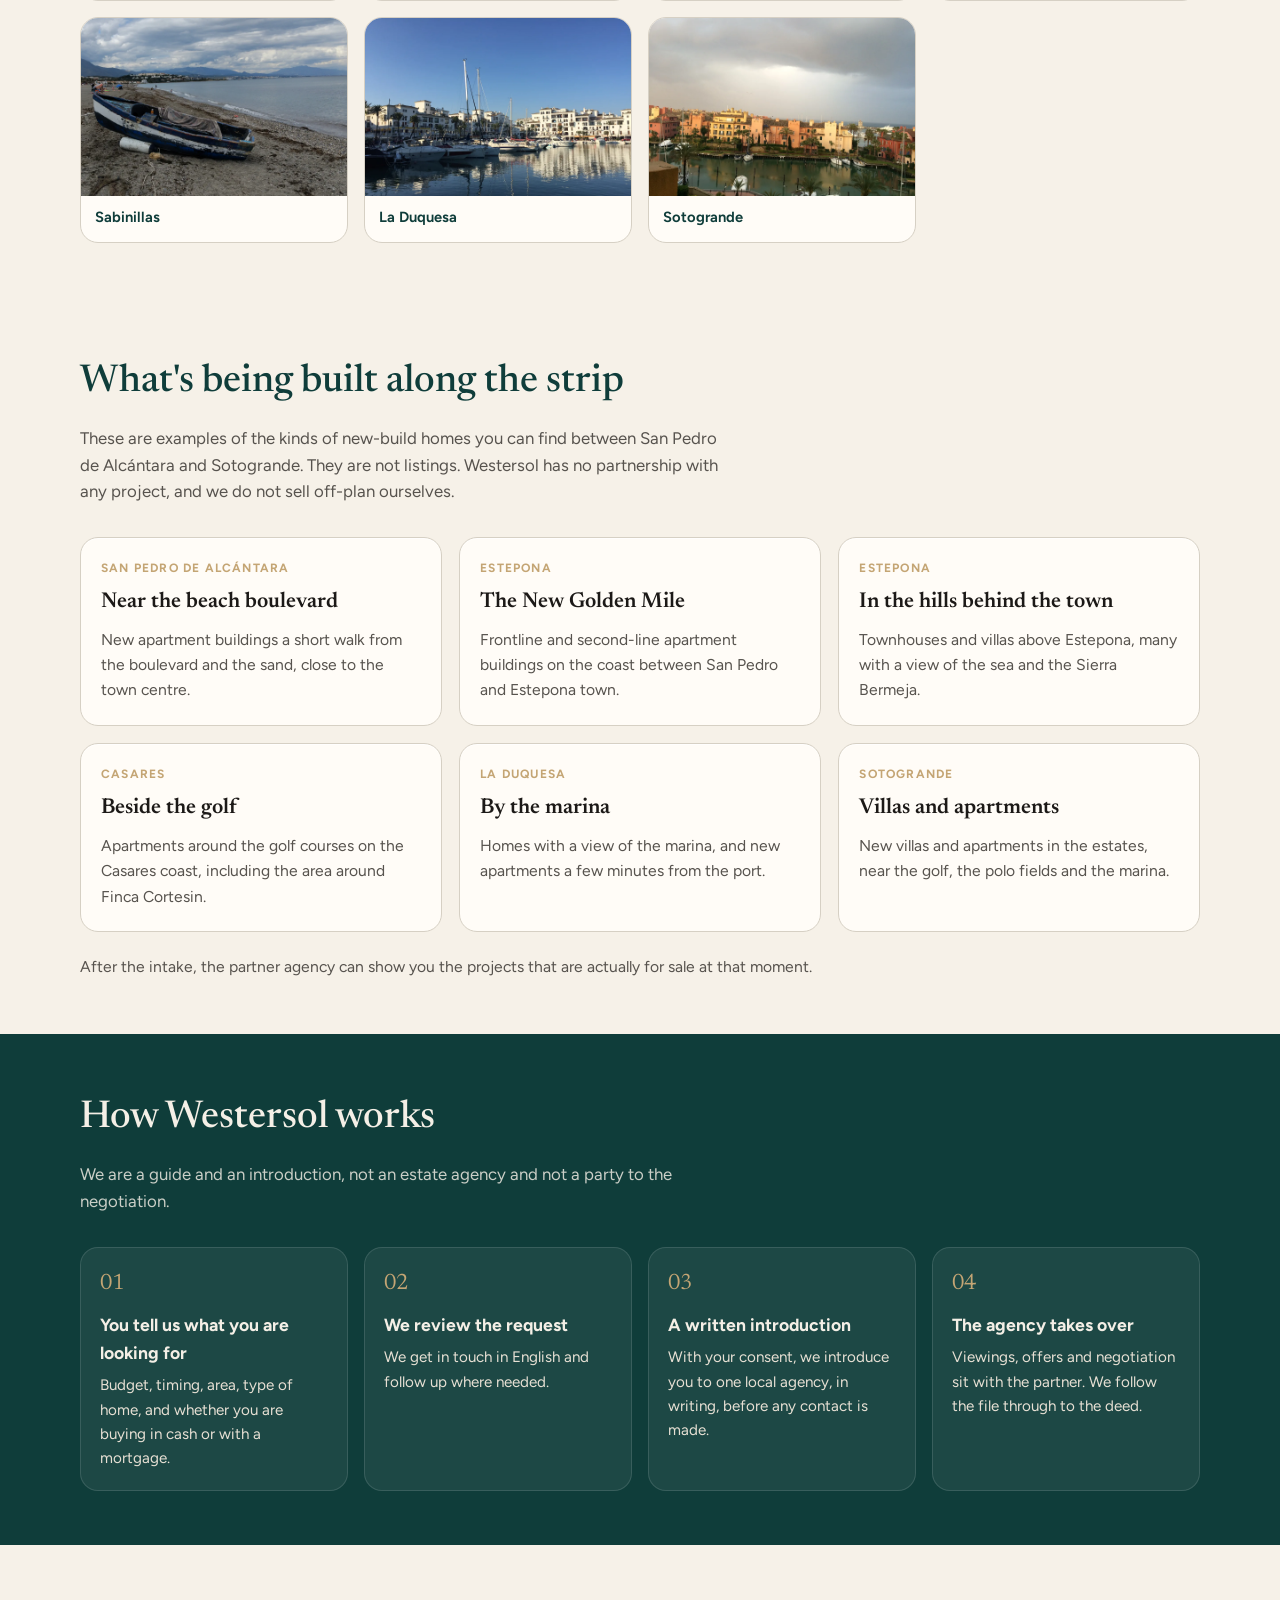
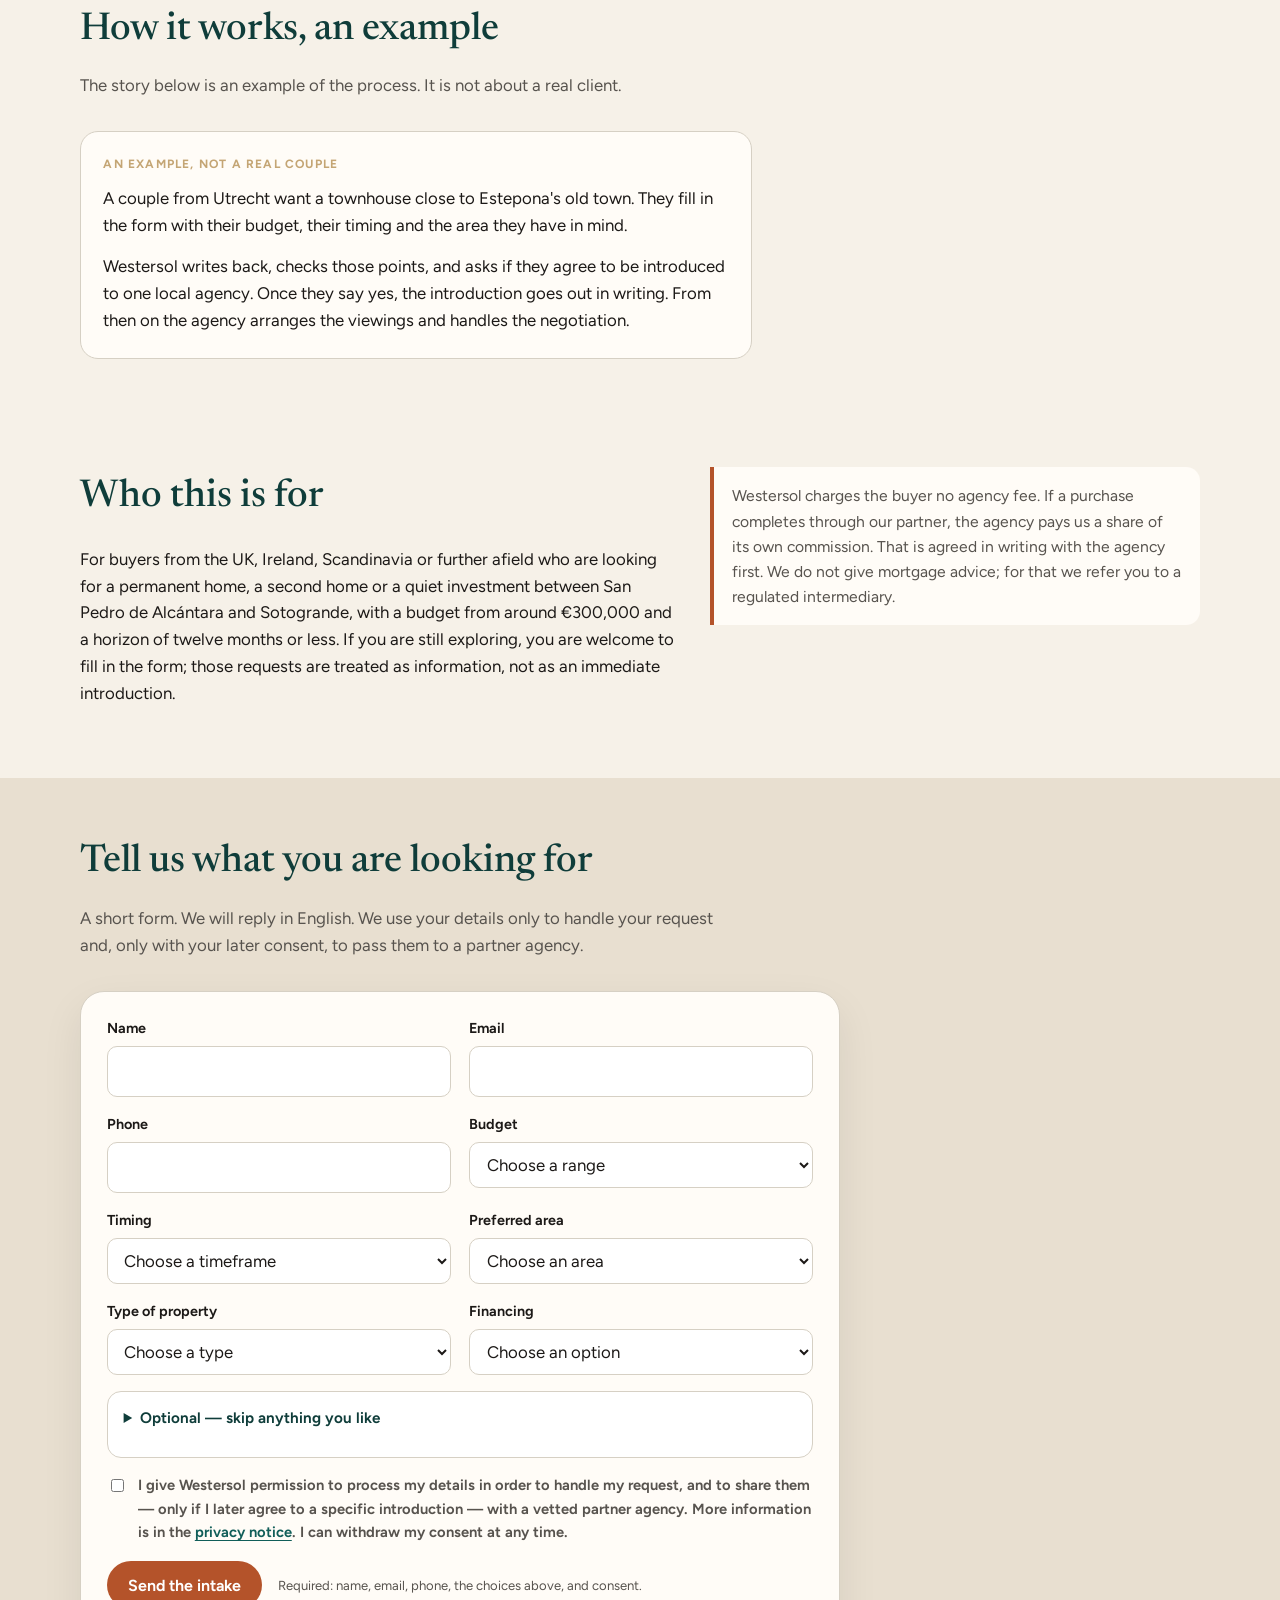
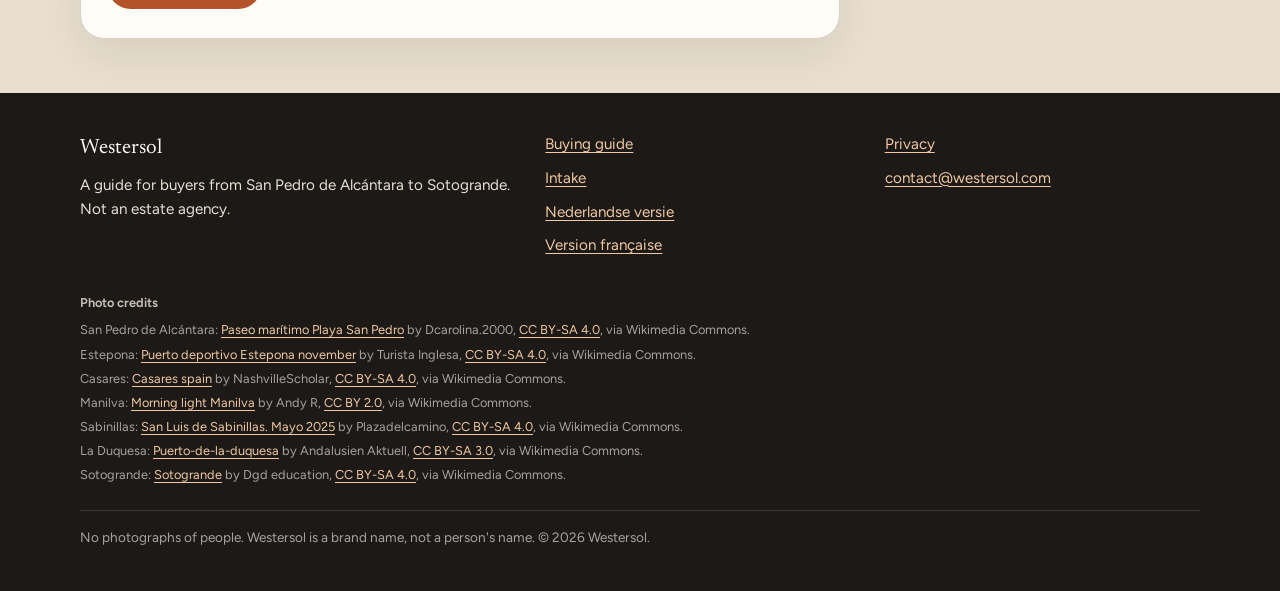
==== commit 237b8ee2: "Add optional driving-time questions under Getting around on the English and Dutch preview intake for" ====
--- a/en/index.html
+++ b/en/index.html
@@ -404,6 +404,47 @@
                     <label><input type="checkbox" name="pref_walking" value="not-important"> Not important</label>
                   </div>
                 </div>
+
+                <div class="field">
+                  <label for="pref-beach-time-en">Maximum driving time to the beach</label>
+                  <select id="pref-beach-time-en" name="pref_beach_time">
+                    <option value="">Choose if you like</option>
+                    <option value="walking">Walking distance</option>
+                    <option value="up-to-10">Up to 10 min drive</option>
+                    <option value="up-to-20">Up to 20 min</option>
+                    <option value="doesnt-matter">Doesn't matter</option>
+                  </select>
+                </div>
+                <div class="field">
+                  <label for="pref-golf-time-en">Maximum driving time to a golf course</label>
+                  <select id="pref-golf-time-en" name="pref_golf_time">
+                    <option value="">Choose if you like</option>
+                    <option value="walking">Walking distance</option>
+                    <option value="up-to-10">Up to 10 min drive</option>
+                    <option value="up-to-20">Up to 20 min</option>
+                    <option value="doesnt-matter">Doesn't matter</option>
+                  </select>
+                </div>
+                <div class="field">
+                  <label for="pref-shops-time-en">Shops and restaurants nearby</label>
+                  <select id="pref-shops-time-en" name="pref_shops_time">
+                    <option value="">Choose if you like</option>
+                    <option value="walking">Walking distance</option>
+                    <option value="up-to-10">Up to 10 min drive</option>
+                    <option value="up-to-20">Up to 20 min</option>
+                    <option value="doesnt-matter">Doesn't matter</option>
+                  </select>
+                </div>
+                <div class="field">
+                  <label for="pref-airport-time-en">Maximum driving time to Málaga or Gibraltar airport</label>
+                  <select id="pref-airport-time-en" name="pref_airport_time">
+                    <option value="">Choose if you like</option>
+                    <option value="up-to-45">Up to 45 min</option>
+                    <option value="up-to-60">Up to 60 min</option>
+                    <option value="up-to-90">Up to 90 min</option>
+                    <option value="doesnt-matter">Doesn't matter</option>
+                  </select>
+                </div>
                 <div class="field full">
                   <label for="pref-notes-en">Anything else</label>
                   <textarea id="pref-notes-en" name="pref_notes" rows="3" maxlength="2000" placeholder="Anything we should know"></textarea>
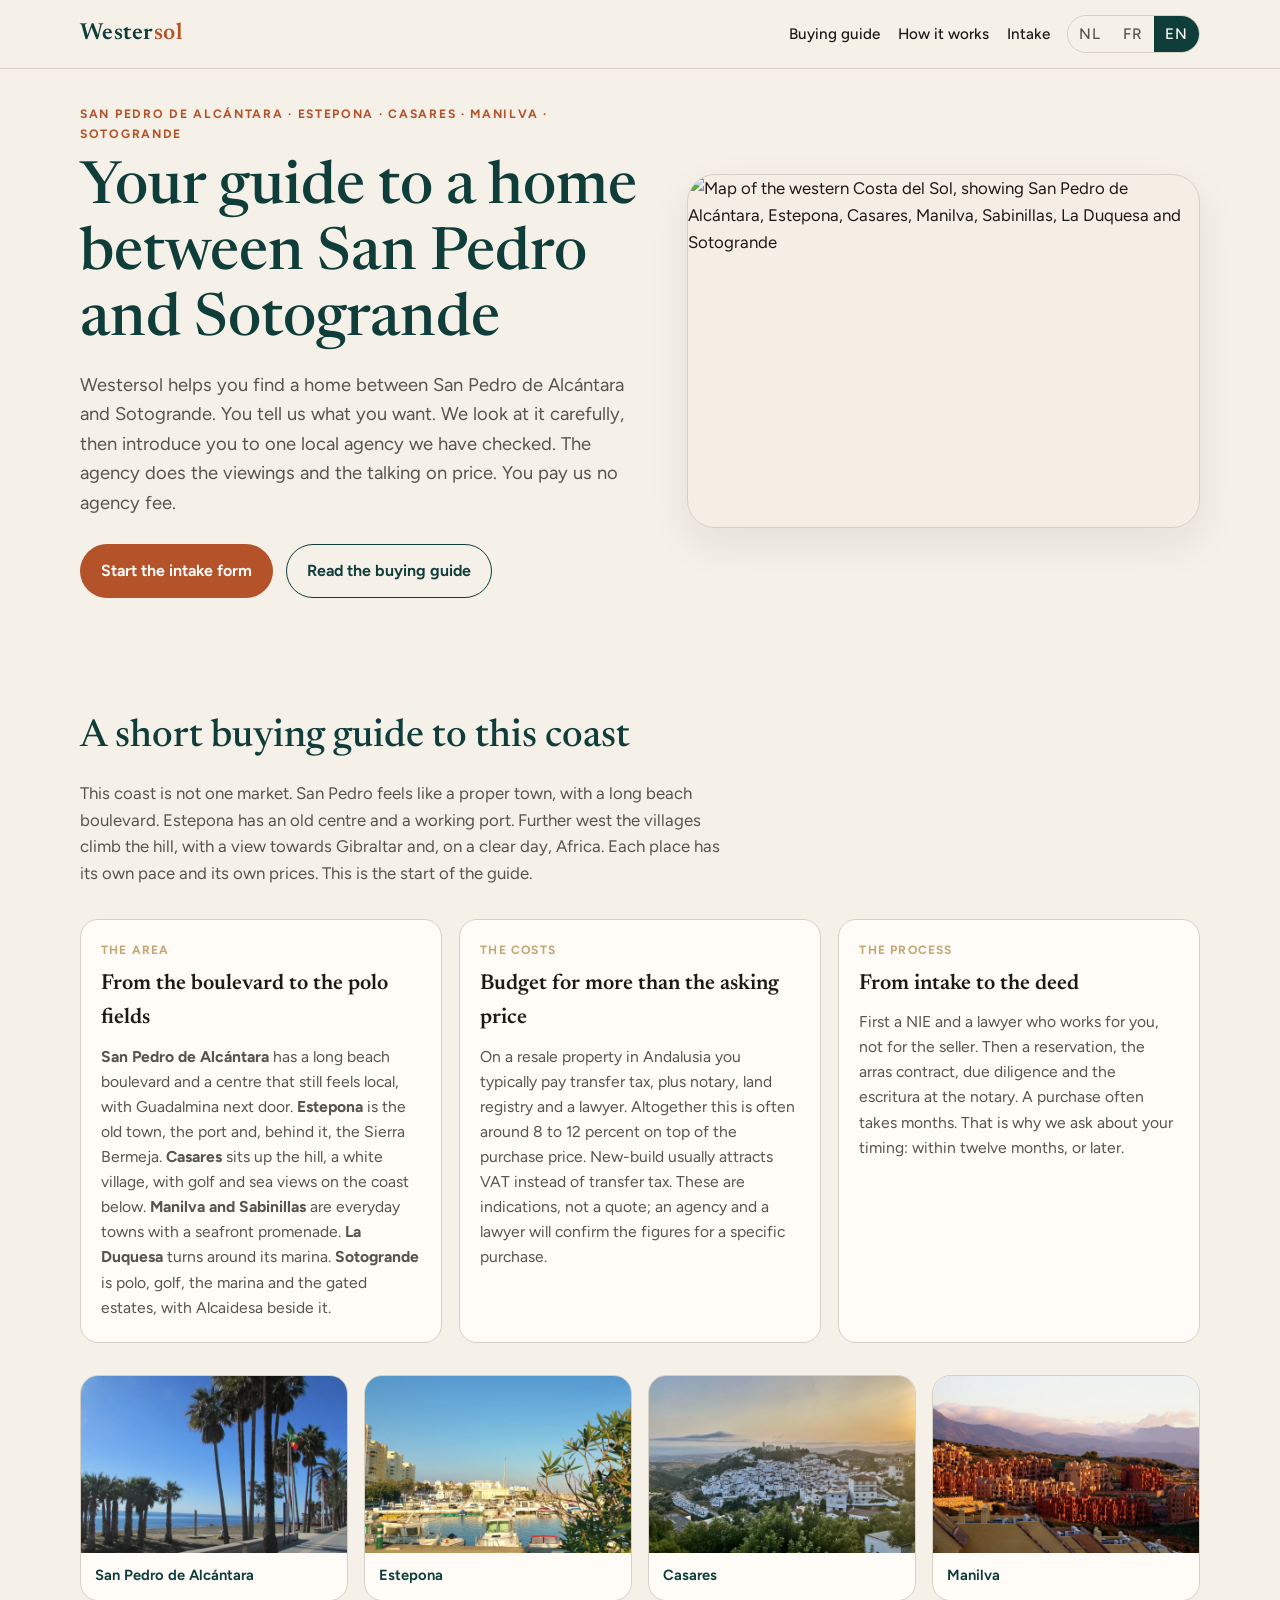
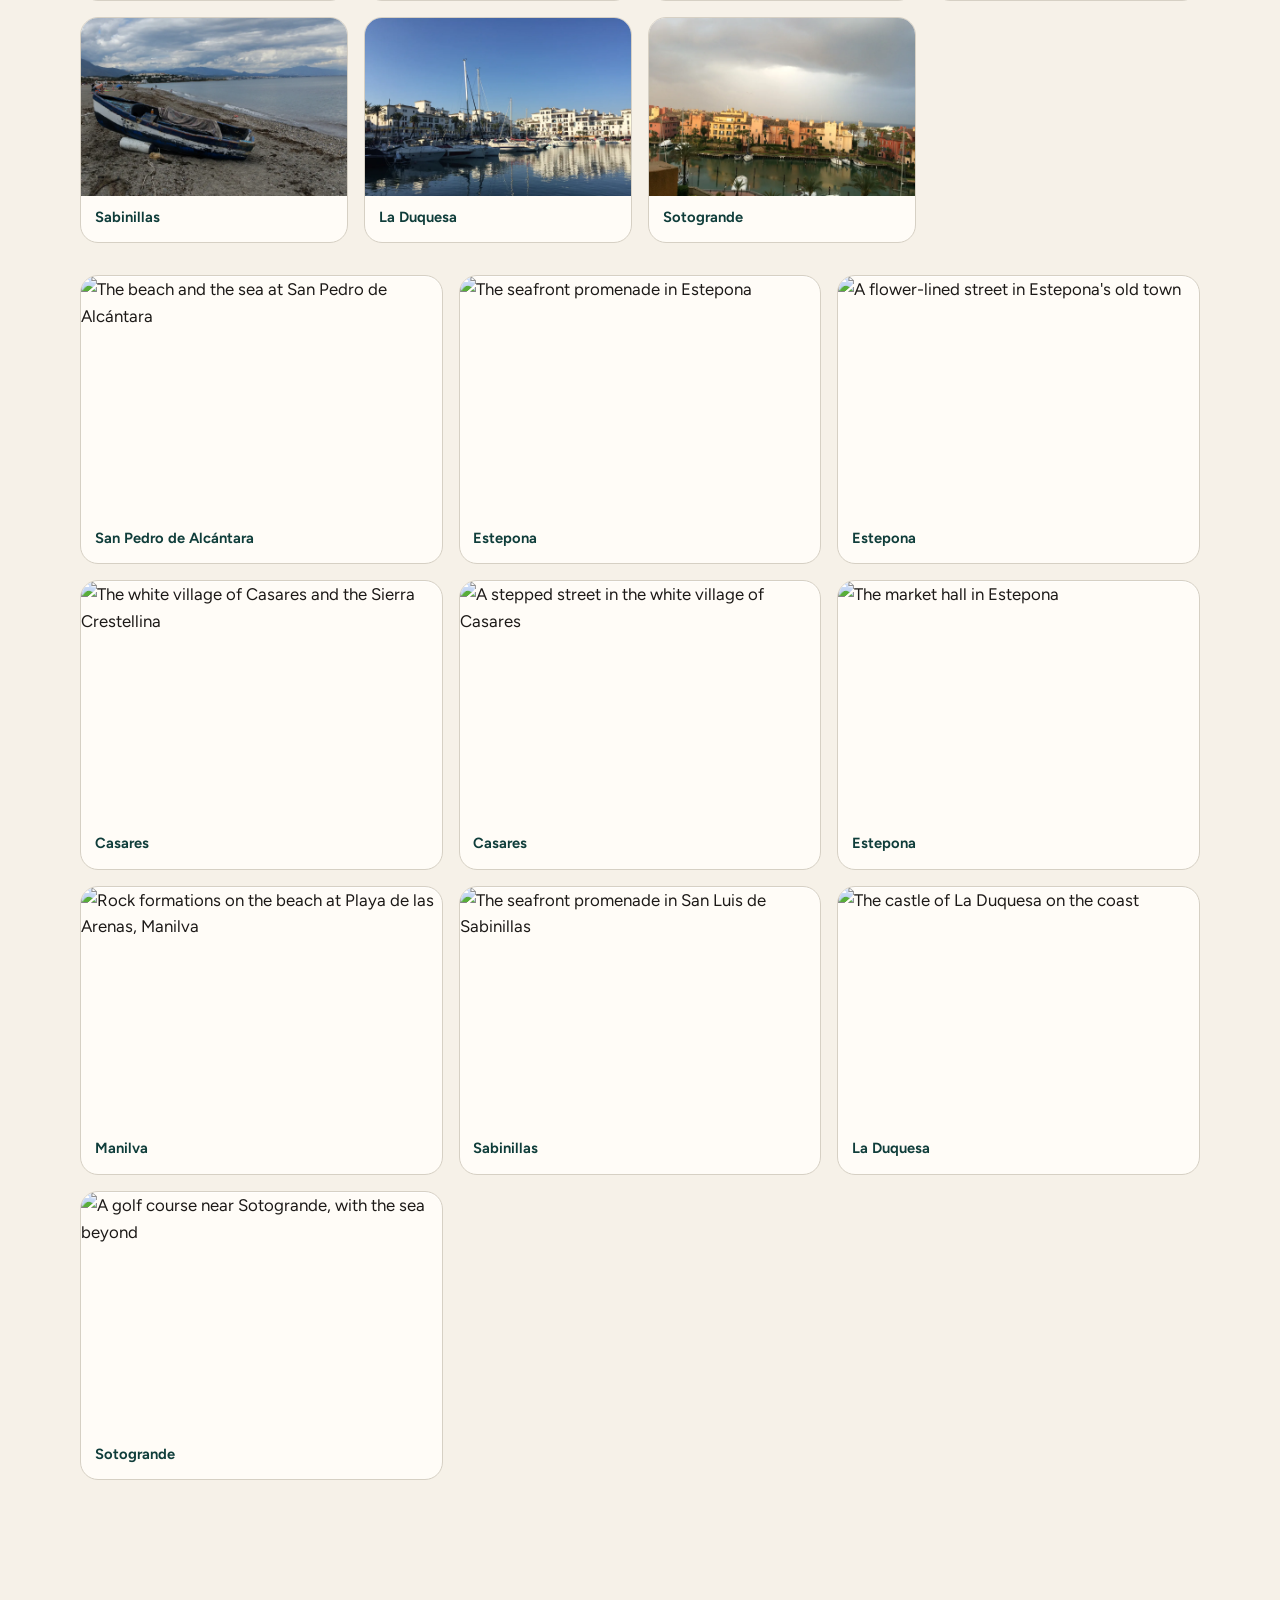
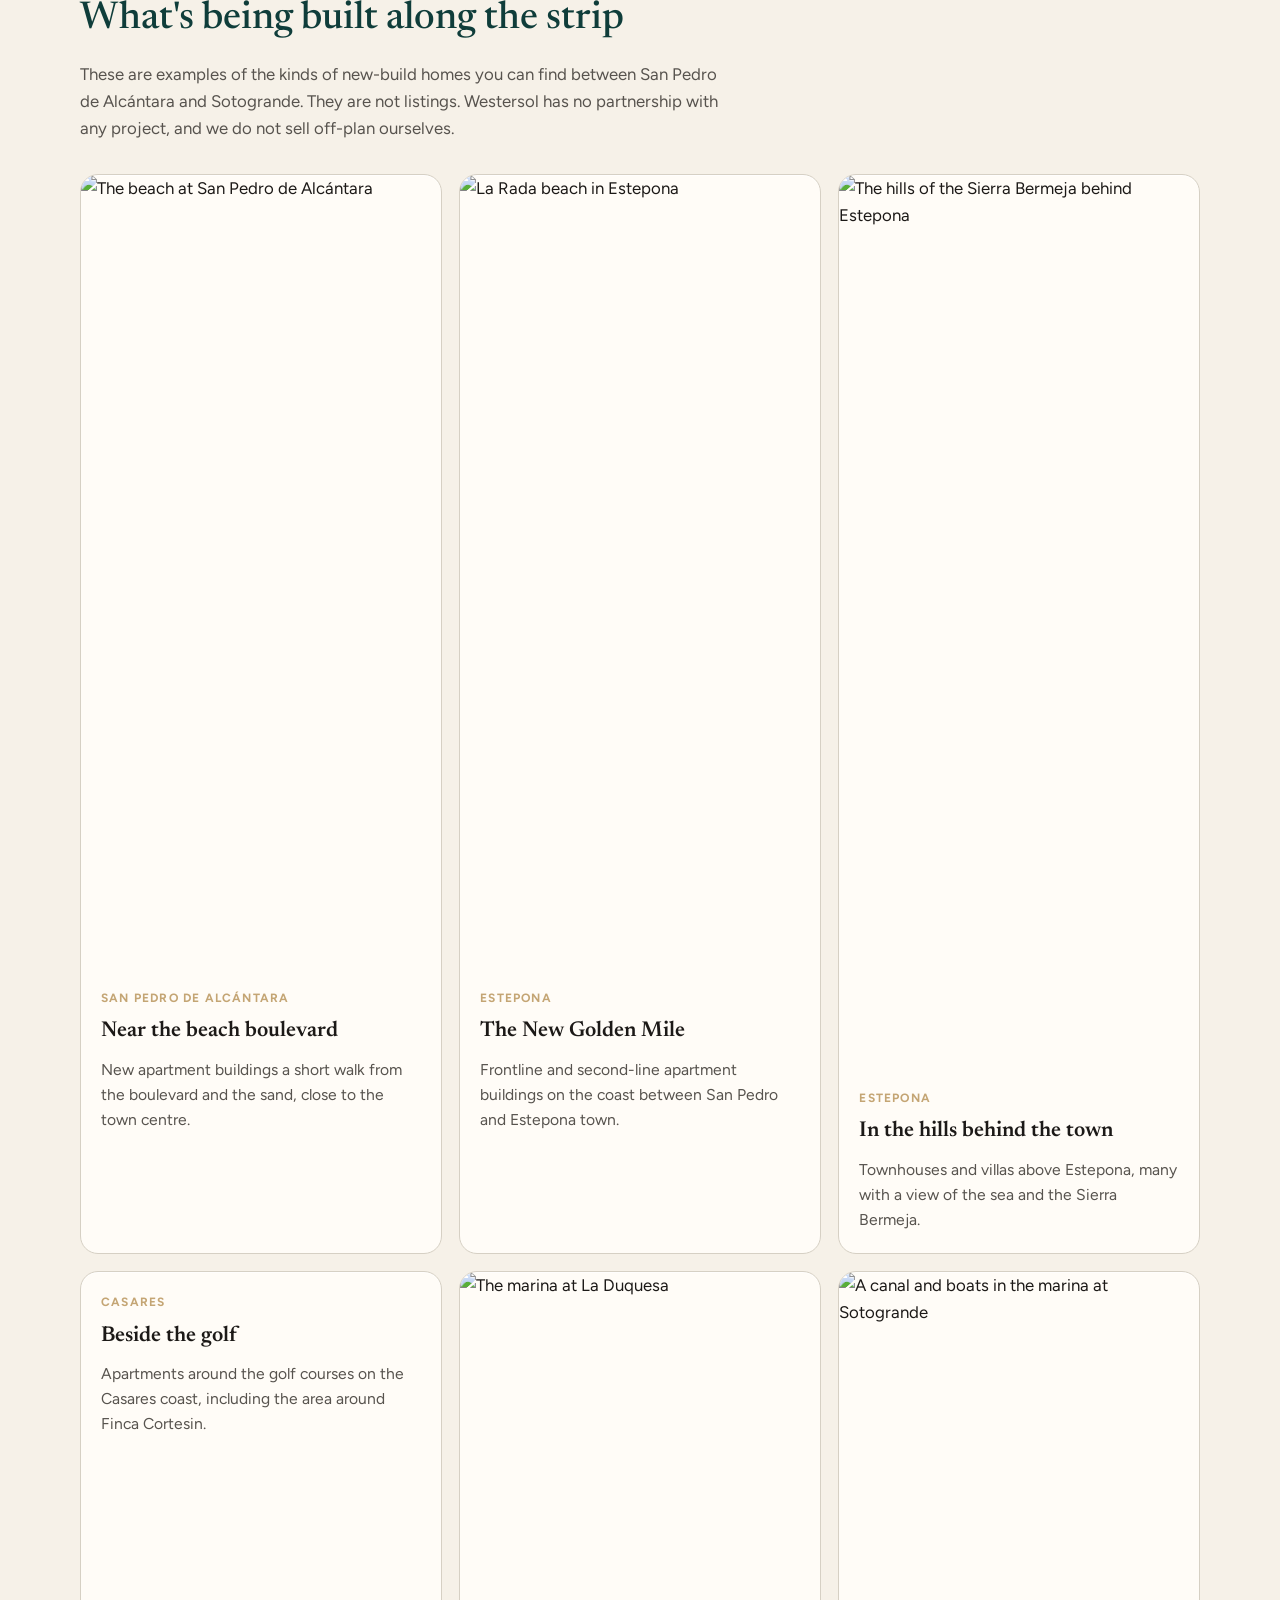
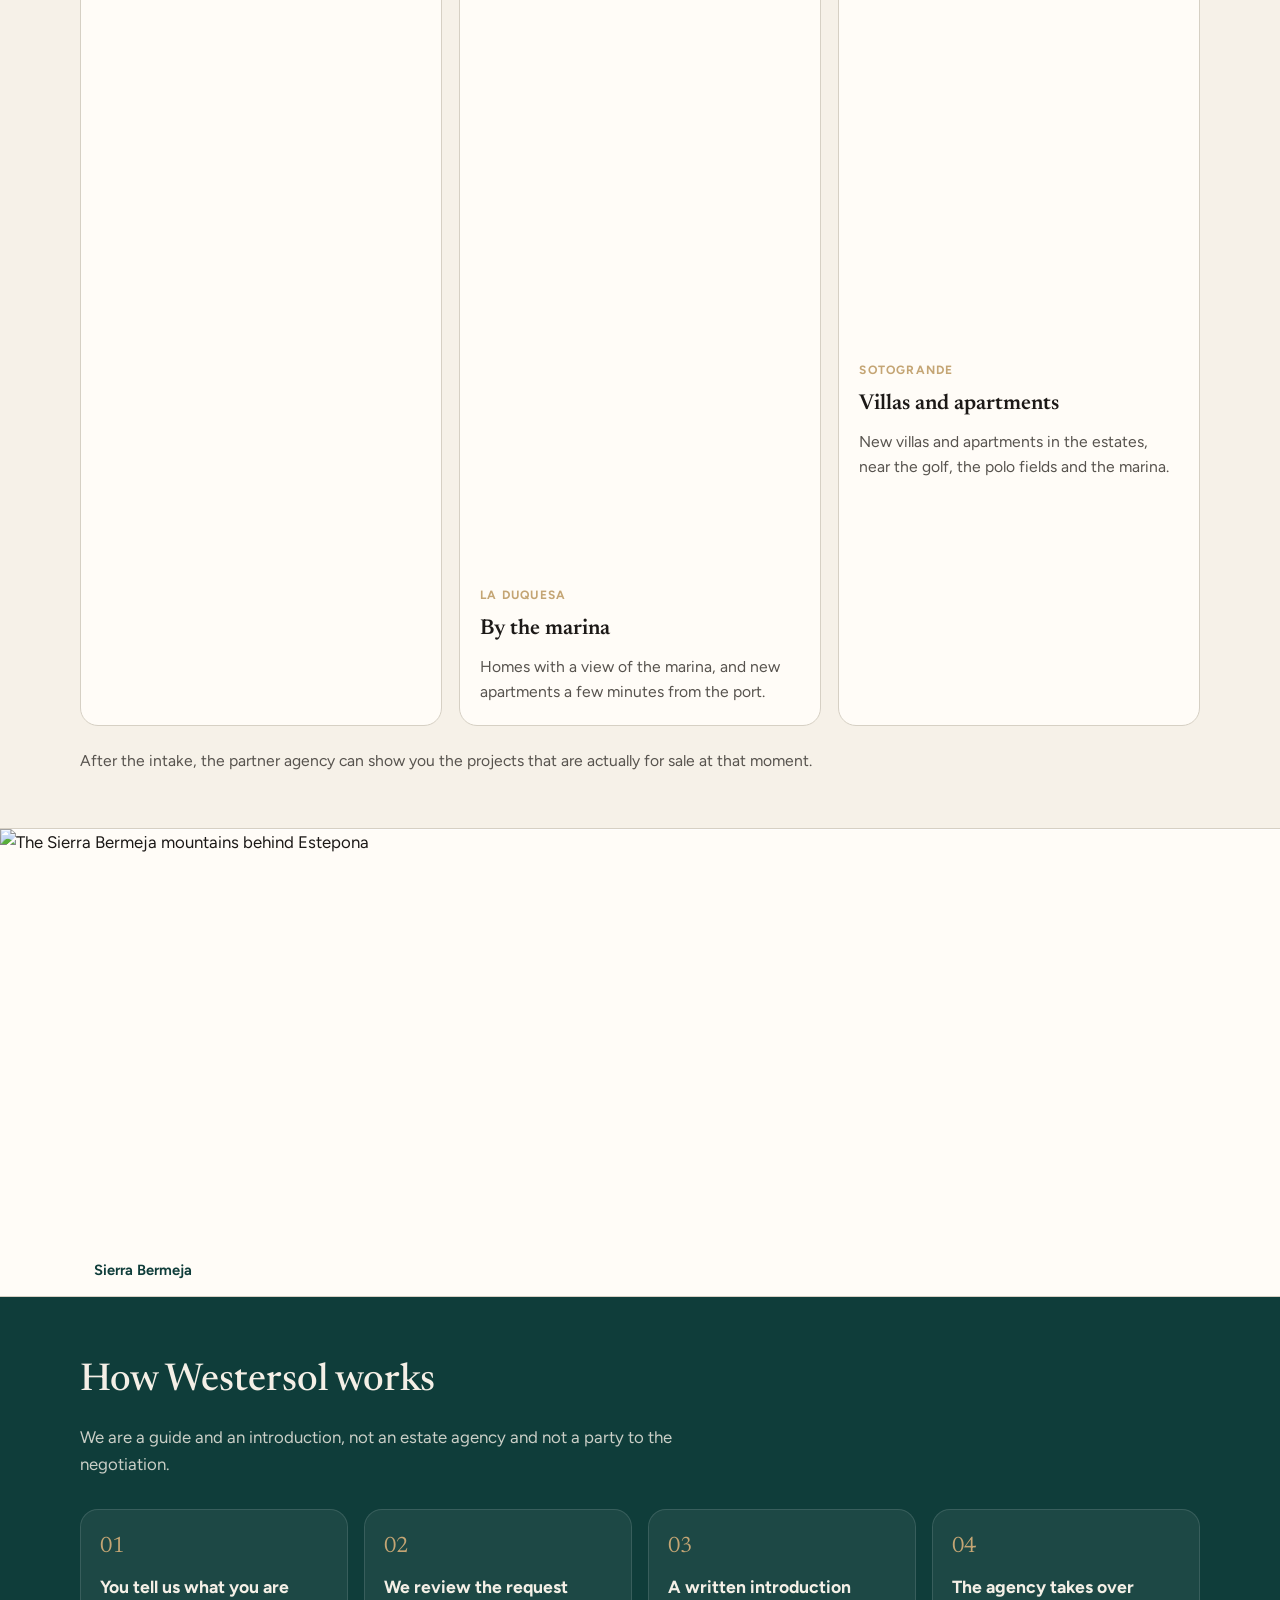
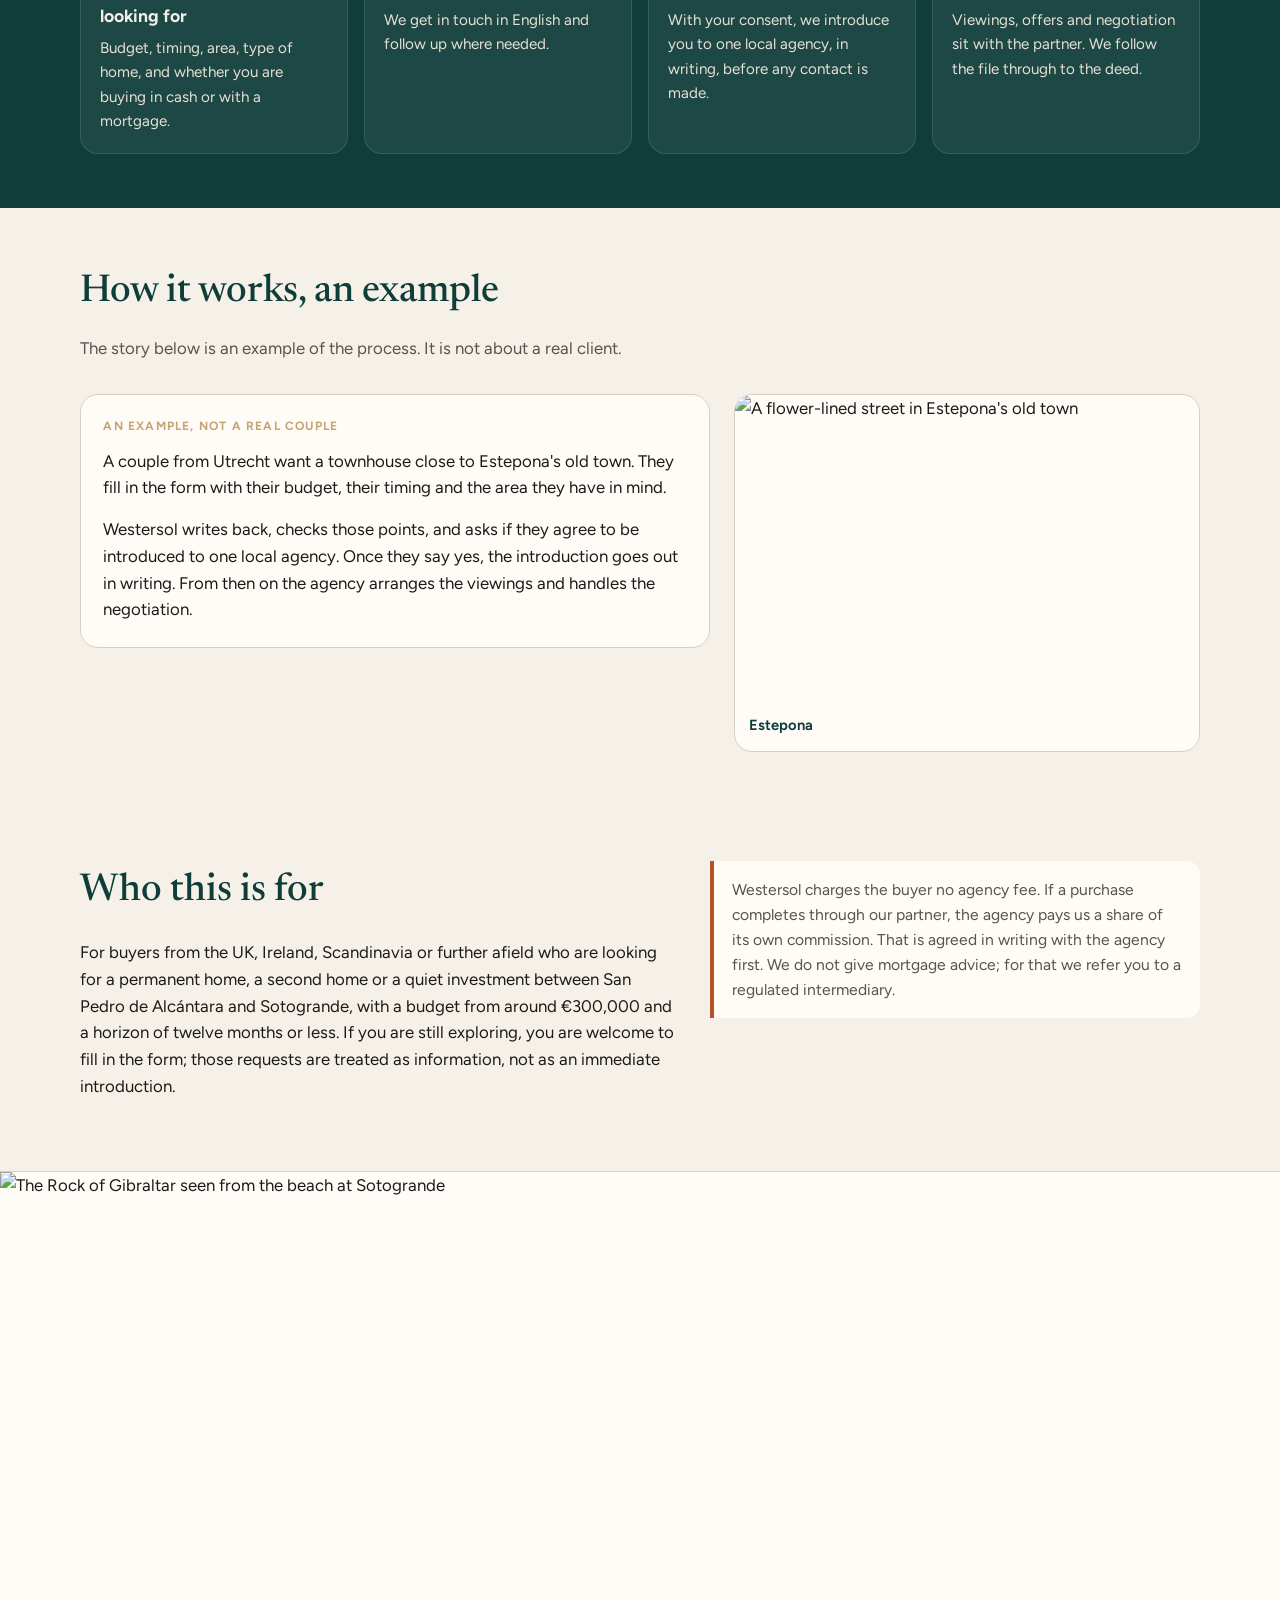
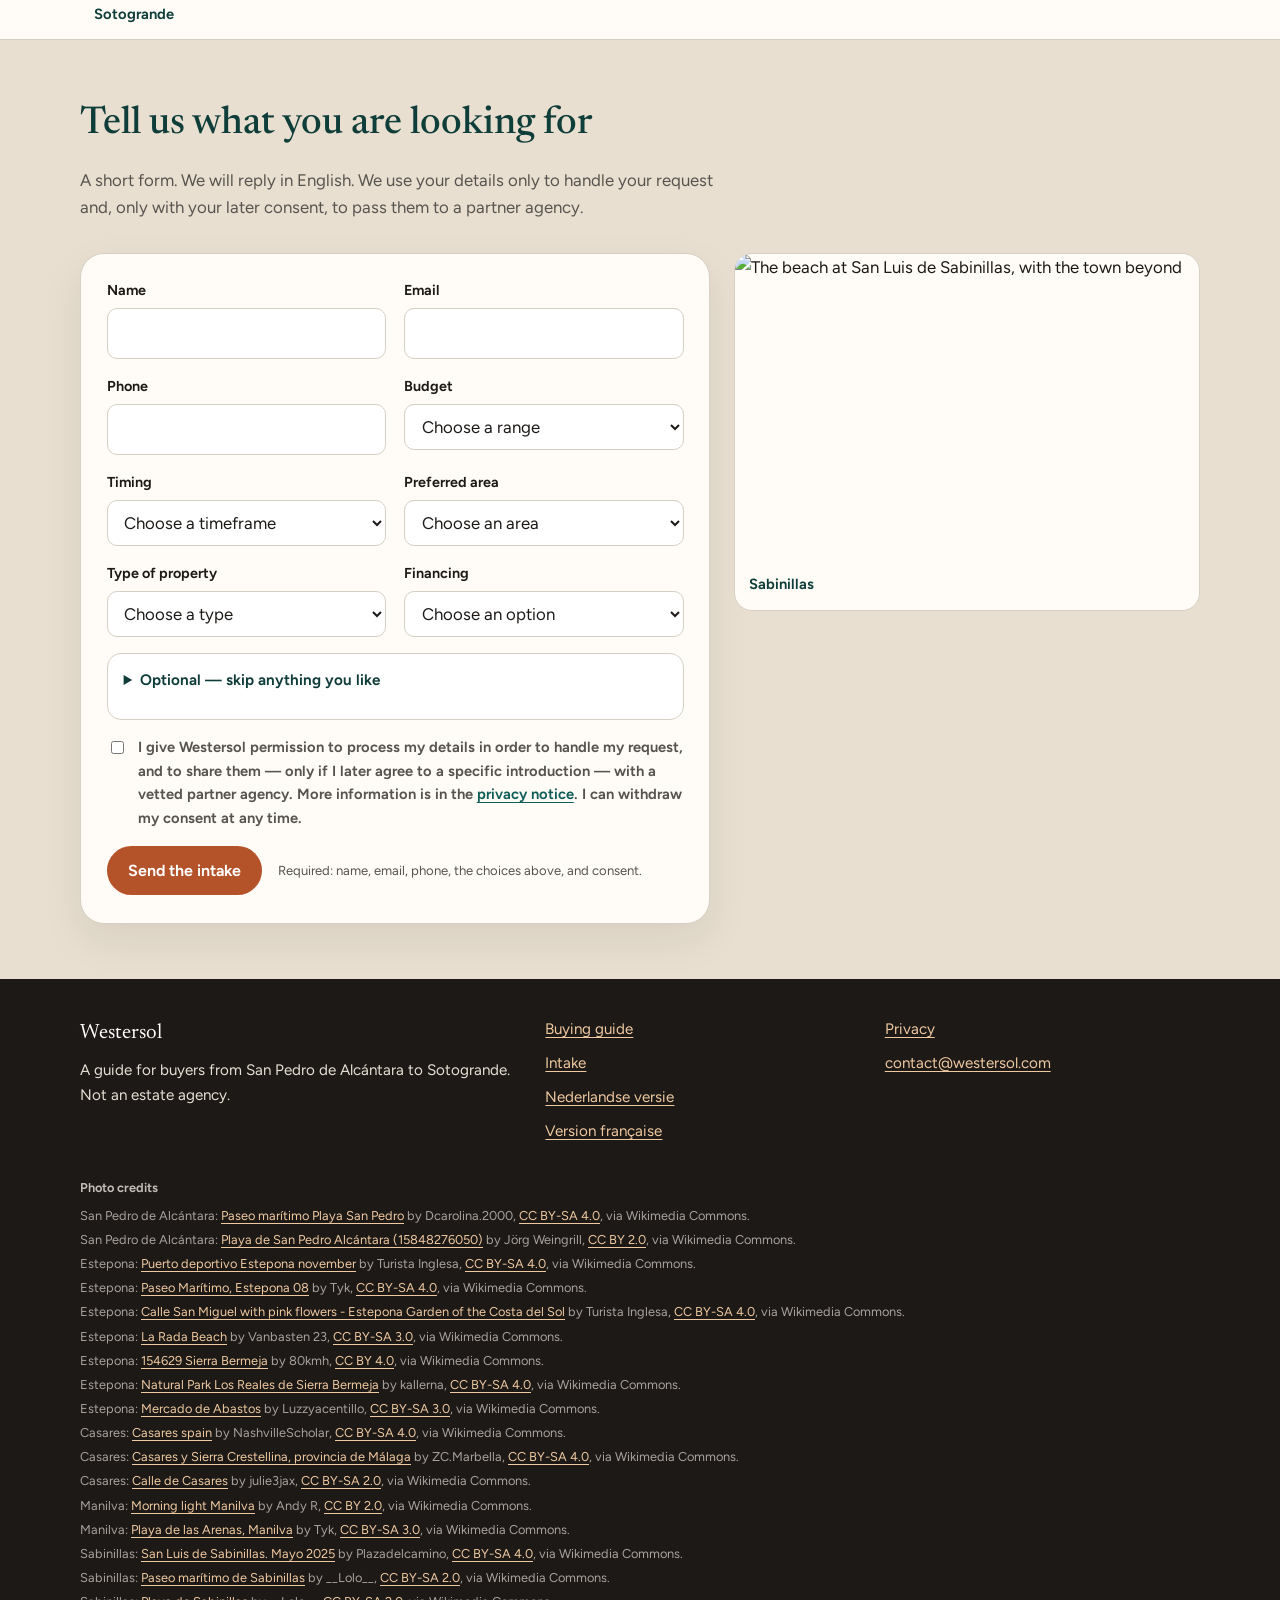
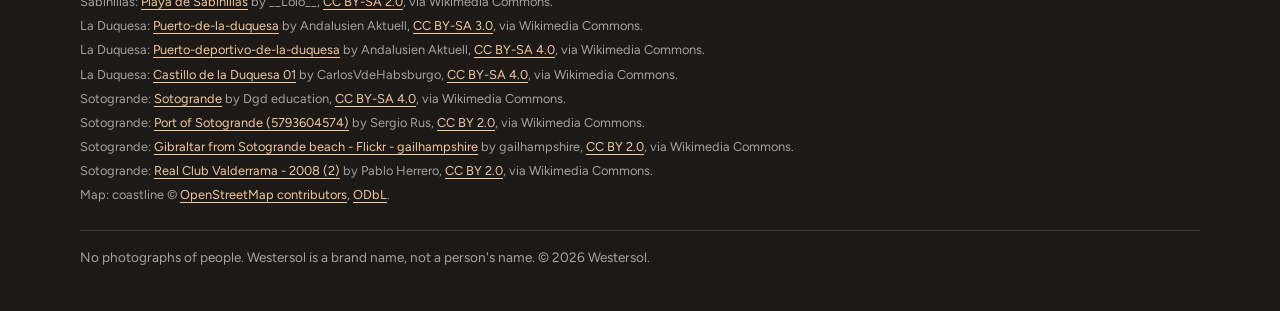
==== commit 1249a00b: "Preview: updated en, nl and fr homepages and styles for the coast map and photos" ====
--- a/en/index.html
+++ b/en/index.html
@@ -52,37 +52,9 @@
             <a class="btn btn-ghost" href="#guide">Read the buying guide</a>
           </div>
         </div>
-        <div class="hero-art">
-<svg viewBox="0 0 800 560" xmlns="http://www.w3.org/2000/svg" role="img" aria-label="Western Costa del Sol, hills and sea, with no people">
-  <defs>
-    <linearGradient id="sky" x1="0" y1="0" x2="0" y2="1">
-      <stop offset="0%" stop-color="#e7f3f2"/>
-      <stop offset="55%" stop-color="#8ec4c0"/>
-      <stop offset="100%" stop-color="#2f7d86"/>
-    </linearGradient>
-    <linearGradient id="sea" x1="0" y1="0" x2="0" y2="1">
-      <stop offset="0%" stop-color="#4aa0a8"/>
-      <stop offset="55%" stop-color="#1d6d76"/>
-      <stop offset="100%" stop-color="#123f48"/>
-    </linearGradient>
-  </defs>
-  <rect width="800" height="560" fill="url(#sky)"/>
-  <circle cx="620" cy="120" r="58" fill="#f3d39a" opacity="0.95"/>
-  <path d="M0 310 C120 280 180 250 280 255 C370 260 420 230 520 240 C620 250 690 220 800 235 L800 360 L0 360 Z" fill="#6d8a6a"/>
-  <path d="M0 340 C140 310 220 300 330 312 C450 326 530 290 650 305 C720 314 760 300 800 308 L800 390 L0 390 Z" fill="#4f6f55"/>
-  <g fill="#f4efe6">
-    <rect x="148" y="268" width="22" height="28"/>
-    <rect x="172" y="258" width="18" height="38"/>
-    <rect x="192" y="272" width="16" height="24"/>
-    <polygon points="148,268 159,252 170,268" fill="#c45c26"/>
-    <polygon points="172,258 181,244 190,258" fill="#c45c26"/>
-  </g>
-  <path d="M0 370 C180 350 300 380 480 355 C620 335 720 360 800 345 L800 560 L0 560 Z" fill="url(#sea)"/>
-  <path d="M0 430 C200 415 340 445 500 420 C640 400 730 430 800 418" fill="none" stroke="#d9efe8" stroke-width="3" opacity="0.45"/>
-  <path d="M0 470 C160 455 300 485 470 460 C630 438 740 470 800 455" fill="none" stroke="#d9efe8" stroke-width="2" opacity="0.28"/>
-  <path d="M0 508 C120 520 280 500 800 528 L800 560 L0 560 Z" fill="#e8d7b8"/>
-</svg>
-</div>
+                <div class="hero-art">
+          <img src="../img/map/coast-map.svg" width="900" height="620" alt="Map of the western Costa del Sol, showing San Pedro de Alcántara, Estepona, Casares, Manilva, Sabinillas, La Duquesa and Sotogrande">
+        </div>
       </div>
     </section>
 
@@ -139,6 +111,48 @@
             <figcaption>Sotogrande</figcaption>
           </figure>
         </div>
+        <div class="life-strip" aria-hidden="false">
+          <figure class="life-card">
+            <img src="../img/life/san-pedro-beach.webp" width="1200" height="800" alt="The beach and the sea at San Pedro de Alcántara" loading="lazy">
+            <figcaption>San Pedro de Alcántara</figcaption>
+          </figure>
+          <figure class="life-card">
+            <img src="../img/life/estepona-promenade.webp" width="1200" height="900" alt="The seafront promenade in Estepona" loading="lazy">
+            <figcaption>Estepona</figcaption>
+          </figure>
+          <figure class="life-card">
+            <img src="../img/life/estepona-oldtown.webp" width="1200" height="653" alt="A flower-lined street in Estepona's old town" loading="lazy">
+            <figcaption>Estepona</figcaption>
+          </figure>
+          <figure class="life-card">
+            <img src="../img/life/casares-village.webp" width="1200" height="800" alt="The white village of Casares and the Sierra Crestellina" loading="lazy">
+            <figcaption>Casares</figcaption>
+          </figure>
+          <figure class="life-card">
+            <img src="../img/life/casares-street.webp" width="1200" height="800" alt="A stepped street in the white village of Casares" loading="lazy">
+            <figcaption>Casares</figcaption>
+          </figure>
+          <figure class="life-card">
+            <img src="../img/life/estepona-market.webp" width="1200" height="900" alt="The market hall in Estepona" loading="lazy">
+            <figcaption>Estepona</figcaption>
+          </figure>
+          <figure class="life-card">
+            <img src="../img/life/manilva-beach.webp" width="1200" height="900" alt="Rock formations on the beach at Playa de las Arenas, Manilva" loading="lazy">
+            <figcaption>Manilva</figcaption>
+          </figure>
+          <figure class="life-card">
+            <img src="../img/life/sabinillas-promenade.webp" width="1200" height="900" alt="The seafront promenade in San Luis de Sabinillas" loading="lazy">
+            <figcaption>Sabinillas</figcaption>
+          </figure>
+          <figure class="life-card">
+            <img src="../img/life/la-duquesa-castle.webp" width="1200" height="900" alt="The castle of La Duquesa on the coast" loading="lazy">
+            <figcaption>La Duquesa</figcaption>
+          </figure>
+          <figure class="life-card">
+            <img src="../img/life/sotogrande-golf.webp" width="1200" height="900" alt="A golf course near Sotogrande, with the sea beyond" loading="lazy">
+            <figcaption>Sotogrande</figcaption>
+          </figure>
+        </div>
       </div>
     </section>
 
@@ -150,17 +164,23 @@
           <p>These are examples of the kinds of new-build homes you can find between San Pedro de Alcántara and Sotogrande. They are not listings. Westersol has no partnership with any project, and we do not sell off-plan ourselves.</p>
         </div>
         <div class="build-grid">
-          <article class="card">
+          <article class="card has-photo">
+            <img src="../img/life/san-pedro-beach.webp" width="1200" height="800" alt="The beach at San Pedro de Alcántara" loading="lazy">
+
             <div class="kicker">San Pedro de Alcántara</div>
             <h3>Near the beach boulevard</h3>
             <p>New apartment buildings a short walk from the boulevard and the sand, close to the town centre.</p>
           </article>
-          <article class="card">
+          <article class="card has-photo">
+            <img src="../img/life/estepona-beach.webp" width="1200" height="800" alt="La Rada beach in Estepona" loading="lazy">
+
             <div class="kicker">Estepona</div>
             <h3>The New Golden Mile</h3>
             <p>Frontline and second-line apartment buildings on the coast between San Pedro and Estepona town.</p>
           </article>
-          <article class="card">
+          <article class="card has-photo">
+            <img src="../img/life/estepona-hills.webp" width="1200" height="900" alt="The hills of the Sierra Bermeja behind Estepona" loading="lazy">
+
             <div class="kicker">Estepona</div>
             <h3>In the hills behind the town</h3>
             <p>Townhouses and villas above Estepona, many with a view of the sea and the Sierra Bermeja.</p>
@@ -170,12 +190,16 @@
             <h3>Beside the golf</h3>
             <p>Apartments around the golf courses on the Casares coast, including the area around Finca Cortesin.</p>
           </article>
-          <article class="card">
+          <article class="card has-photo">
+            <img src="../img/life/la-duquesa-marina.webp" width="1200" height="900" alt="The marina at La Duquesa" loading="lazy">
+
             <div class="kicker">La Duquesa</div>
             <h3>By the marina</h3>
             <p>Homes with a view of the marina, and new apartments a few minutes from the port.</p>
           </article>
-          <article class="card">
+          <article class="card has-photo">
+            <img src="../img/life/sotogrande-canal.webp" width="1200" height="675" alt="A canal and boats in the marina at Sotogrande" loading="lazy">
+
             <div class="kicker">Sotogrande</div>
             <h3>Villas and apartments</h3>
             <p>New villas and apartments in the estates, near the golf, the polo fields and the marina.</p>
@@ -184,6 +208,11 @@
         <p class="build-note">After the intake, the partner agency can show you the projects that are actually for sale at that moment.</p>
       </div>
     </section>
+
+    <figure class="scene-break">
+      <img src="../img/life/estepona-mountains.webp" width="1200" height="800" alt="The Sierra Bermeja mountains behind Estepona" loading="lazy">
+      <figcaption>Sierra Bermeja</figcaption>
+    </figure>
 
     <section class="steps" id="how">
       <div class="wrap">
@@ -219,10 +248,16 @@
           <h2>How it works, an example</h2>
           <p>The story below is an example of the process. It is not about a real client.</p>
         </div>
+        <div class="example-grid">
         <div class="example-story">
           <div class="example-label">An example, not a real couple</div>
           <p>A couple from Utrecht want a townhouse close to Estepona's old town. They fill in the form with their budget, their timing and the area they have in mind.</p>
           <p>Westersol writes back, checks those points, and asks if they agree to be introduced to one local agency. Once they say yes, the introduction goes out in writing. From then on the agency arranges the viewings and handles the negotiation.</p>
+        </div>
+          <figure class="side-photo">
+            <img src="../img/life/estepona-oldtown.webp" width="1200" height="653" alt="A flower-lined street in Estepona's old town" loading="lazy">
+            <figcaption>Estepona</figcaption>
+          </figure>
         </div>
       </div>
     </section>
@@ -249,12 +284,18 @@
       </div>
     </section>
 
+    <figure class="scene-break">
+      <img src="../img/life/sotogrande-gibraltar.webp" width="1200" height="676" alt="The Rock of Gibraltar seen from the beach at Sotogrande" loading="lazy">
+      <figcaption>Sotogrande</figcaption>
+    </figure>
+
     <section class="intake" id="intake">
       <div class="wrap">
         <div class="section-head">
           <h2>Tell us what you are looking for</h2>
           <p>A short form. We will reply in English. We use your details only to handle your request and, only with your later consent, to pass them to a partner agency.</p>
         </div>
+        <div class="intake-layout">
         <div class="form-panel">
           <form id="intake-form" action="https://formsubmit.co/contact@westersol.com" method="post"
             data-need-consent="Please tick the consent box to continue."
@@ -464,6 +505,11 @@
             </div>
           </form>
         </div>
+          <figure class="side-photo">
+            <img src="../img/life/sabinillas-beach.webp" width="1200" height="900" alt="The beach at San Luis de Sabinillas, with the town beyond" loading="lazy">
+            <figcaption>Sabinillas</figcaption>
+          </figure>
+        </div>
       </div>
     </section>
   </main>
@@ -489,12 +535,30 @@
         <p>Photo credits</p>
         <ul>
           <li>San Pedro de Alcántara: <a href="https://commons.wikimedia.org/wiki/File:Paseo_mar%C3%ADtimo_Playa_San_Pedro.jpg">Paseo marítimo Playa San Pedro</a> by Dcarolina.2000, <a href="https://creativecommons.org/licenses/by-sa/4.0/">CC BY-SA 4.0</a>, via Wikimedia Commons.</li>
+          <li>San Pedro de Alcántara: <a href="https://commons.wikimedia.org/wiki/File:Playa_de_San_Pedro_Alc%C3%A1ntara_(15848276050).jpg">Playa de San Pedro Alcántara (15848276050)</a> by Jörg Weingrill, <a href="https://creativecommons.org/licenses/by/2.0/">CC BY 2.0</a>, via Wikimedia Commons.</li>
           <li>Estepona: <a href="https://commons.wikimedia.org/wiki/File:Puerto_deportivo_Estepona_november.jpg">Puerto deportivo Estepona november</a> by Turista Inglesa, <a href="https://creativecommons.org/licenses/by-sa/4.0/">CC BY-SA 4.0</a>, via Wikimedia Commons.</li>
+          <li>Estepona: <a href="https://commons.wikimedia.org/wiki/File:Paseo_Mar%C3%ADtimo,_Estepona_08.JPG">Paseo Marítimo, Estepona 08</a> by Tyk, <a href="https://creativecommons.org/licenses/by-sa/4.0/">CC BY-SA 4.0</a>, via Wikimedia Commons.</li>
+          <li>Estepona: <a href="https://commons.wikimedia.org/wiki/File:Calle_San_Miguel_with_pink_flowers_-_Estepona_Garden_of_the_Costa_del_Sol.jpg">Calle San Miguel with pink flowers - Estepona Garden of the Costa del Sol</a> by Turista Inglesa, <a href="https://creativecommons.org/licenses/by-sa/4.0/">CC BY-SA 4.0</a>, via Wikimedia Commons.</li>
+          <li>Estepona: <a href="https://commons.wikimedia.org/wiki/File:La_Rada_Beach.jpg">La Rada Beach</a> by Vanbasten 23, <a href="https://creativecommons.org/licenses/by-sa/3.0/">CC BY-SA 3.0</a>, via Wikimedia Commons.</li>
+          <li>Estepona: <a href="https://commons.wikimedia.org/wiki/File:154629_Sierra_Bermeja.jpg">154629 Sierra Bermeja</a> by 80kmh, <a href="https://creativecommons.org/licenses/by/4.0/">CC BY 4.0</a>, via Wikimedia Commons.</li>
+          <li>Estepona: <a href="https://commons.wikimedia.org/wiki/File:Natural_Park_Los_Reales_de_Sierra_Bermeja.jpg">Natural Park Los Reales de Sierra Bermeja</a> by kallerna, <a href="https://creativecommons.org/licenses/by-sa/4.0/">CC BY-SA 4.0</a>, via Wikimedia Commons.</li>
+          <li>Estepona: <a href="https://commons.wikimedia.org/wiki/File:Mercado_de_Abastos.jpg">Mercado de Abastos</a> by Luzzyacentillo, <a href="https://creativecommons.org/licenses/by-sa/3.0/">CC BY-SA 3.0</a>, via Wikimedia Commons.</li>
           <li>Casares: <a href="https://commons.wikimedia.org/wiki/File:Casares_spain.jpg">Casares spain</a> by NashvilleScholar, <a href="https://creativecommons.org/licenses/by-sa/4.0/">CC BY-SA 4.0</a>, via Wikimedia Commons.</li>
+          <li>Casares: <a href="https://commons.wikimedia.org/wiki/File:Casares_y_Sierra_Crestellina,_provincia_de_M%C3%A1laga.jpg">Casares y Sierra Crestellina, provincia de Málaga</a> by ZC.Marbella, <a href="https://creativecommons.org/licenses/by-sa/4.0/">CC BY-SA 4.0</a>, via Wikimedia Commons.</li>
+          <li>Casares: <a href="https://commons.wikimedia.org/wiki/File:Calle_de_Casares.jpg">Calle de Casares</a> by julie3jax, <a href="https://creativecommons.org/licenses/by-sa/2.0/">CC BY-SA 2.0</a>, via Wikimedia Commons.</li>
           <li>Manilva: <a href="https://commons.wikimedia.org/wiki/File:Morning_light_Manilva.jpg">Morning light Manilva</a> by Andy R, <a href="https://creativecommons.org/licenses/by/2.0/">CC BY 2.0</a>, via Wikimedia Commons.</li>
+          <li>Manilva: <a href="https://commons.wikimedia.org/wiki/File:Playa_de_las_Arenas,_Manilva.jpg">Playa de las Arenas, Manilva</a> by Tyk, <a href="https://creativecommons.org/licenses/by-sa/3.0/">CC BY-SA 3.0</a>, via Wikimedia Commons.</li>
           <li>Sabinillas: <a href="https://commons.wikimedia.org/wiki/File:San_Luis_de_Sabinillas._Mayo_2025.jpg">San Luis de Sabinillas. Mayo 2025</a> by Plazadelcamino, <a href="https://creativecommons.org/licenses/by-sa/4.0/">CC BY-SA 4.0</a>, via Wikimedia Commons.</li>
+          <li>Sabinillas: <a href="https://commons.wikimedia.org/wiki/File:Paseo_mar%C3%ADtimo_de_Sabinillas.jpg">Paseo marítimo de Sabinillas</a> by __Lolo__, <a href="https://creativecommons.org/licenses/by-sa/2.0/">CC BY-SA 2.0</a>, via Wikimedia Commons.</li>
+          <li>Sabinillas: <a href="https://commons.wikimedia.org/wiki/File:Playa_de_Sabinillas.jpg">Playa de Sabinillas</a> by __Lolo__, <a href="https://creativecommons.org/licenses/by-sa/2.0/">CC BY-SA 2.0</a>, via Wikimedia Commons.</li>
           <li>La Duquesa: <a href="https://commons.wikimedia.org/wiki/File:Puerto-de-la-duquesa.jpg">Puerto-de-la-duquesa</a> by Andalusien Aktuell, <a href="https://creativecommons.org/licenses/by-sa/3.0/">CC BY-SA 3.0</a>, via Wikimedia Commons.</li>
+          <li>La Duquesa: <a href="https://commons.wikimedia.org/wiki/File:Puerto-deportivo-de-la-duquesa.jpg">Puerto-deportivo-de-la-duquesa</a> by Andalusien Aktuell, <a href="https://creativecommons.org/licenses/by-sa/4.0/">CC BY-SA 4.0</a>, via Wikimedia Commons.</li>
+          <li>La Duquesa: <a href="https://commons.wikimedia.org/wiki/File:Castillo_de_la_Duquesa_01.jpg">Castillo de la Duquesa 01</a> by CarlosVdeHabsburgo, <a href="https://creativecommons.org/licenses/by-sa/4.0/">CC BY-SA 4.0</a>, via Wikimedia Commons.</li>
           <li>Sotogrande: <a href="https://commons.wikimedia.org/wiki/File:Sotogrande.jpg">Sotogrande</a> by Dgd education, <a href="https://creativecommons.org/licenses/by-sa/4.0/">CC BY-SA 4.0</a>, via Wikimedia Commons.</li>
+          <li>Sotogrande: <a href="https://commons.wikimedia.org/wiki/File:Port_of_Sotogrande_(5793604574).jpg">Port of Sotogrande (5793604574)</a> by Sergio Rus, <a href="https://creativecommons.org/licenses/by/2.0/">CC BY 2.0</a>, via Wikimedia Commons.</li>
+          <li>Sotogrande: <a href="https://commons.wikimedia.org/wiki/File:Gibraltar_from_Sotogrande_beach_-_Flickr_-_gailhampshire.jpg">Gibraltar from Sotogrande beach - Flickr - gailhampshire</a> by gailhampshire, <a href="https://creativecommons.org/licenses/by/2.0/">CC BY 2.0</a>, via Wikimedia Commons.</li>
+          <li>Sotogrande: <a href="https://commons.wikimedia.org/wiki/File:Real_Club_Valderrama_-_2008_(2).jpg">Real Club Valderrama - 2008 (2)</a> by Pablo Herrero, <a href="https://creativecommons.org/licenses/by/2.0/">CC BY 2.0</a>, via Wikimedia Commons.</li>
+          <li>Map: coastline © <a href="https://www.openstreetmap.org/copyright">OpenStreetMap contributors</a>, <a href="https://opendatacommons.org/licenses/odbl/">ODbL</a>.</li>
         </ul>
       </div>
       <p class="legal">No photographs of people. Westersol is a brand name, not a person's name. © 2026 Westersol.</p>
--- a/styles.css
+++ b/styles.css
@@ -131,14 +131,21 @@
 .btn-ghost:hover { background: var(--sea-deep); color: var(--paper); }
 
 .hero-art {
-  background: linear-gradient(180deg, #cde6e3 0%, #7eb8b3 38%, #2a6f7a 70%, #163944 100%);
+  background: #f4eee4;
   border-radius: 28px;
-  min-height: 360px;
   box-shadow: var(--shadow);
   overflow: hidden;
   position: relative;
-}
-.hero-art svg { width: 100%; height: 100%; }
+  border: 1px solid var(--line);
+}
+.hero-art img {
+  width: 100%;
+  height: auto;
+  display: block;
+  aspect-ratio: 900 / 620;
+  object-fit: cover;
+  object-position: center;
+}
 
 section { padding: 3.4rem 0; }
 .section-head { max-width: 40rem; margin-bottom: 2rem; }
@@ -444,3 +451,84 @@
   opacity: 0.65;
   cursor: wait;
 }
+
+
+.life-strip {
+  display: grid;
+  grid-template-columns: repeat(3, 1fr);
+  gap: 1rem;
+  margin-top: 2rem;
+}
+.life-card, .scene-break, .side-photo {
+  margin: 0;
+  background: var(--paper);
+  border: 1px solid var(--line);
+  border-radius: var(--radius);
+  overflow: hidden;
+  box-shadow: 0 1px 0 rgba(255,255,255,0.8) inset;
+}
+.life-card img, .side-photo img, .scene-break img {
+  width: 100%;
+  height: auto;
+  aspect-ratio: 3 / 2;
+  object-fit: cover;
+  display: block;
+}
+.life-card figcaption, .side-photo figcaption, .scene-break figcaption {
+  font-weight: 650;
+  font-size: 0.92rem;
+  padding: 0.65rem 0.85rem 0.8rem;
+  color: var(--sea-deep);
+}
+.build-grid .card.has-photo {
+  padding: 0 0 1.3rem;
+  overflow: hidden;
+}
+.build-grid .card.has-photo img {
+  width: 100%;
+  aspect-ratio: 3 / 2;
+  object-fit: cover;
+  margin: 0 0 0.85rem;
+  border-radius: 0;
+}
+.build-grid .card.has-photo .kicker,
+.build-grid .card.has-photo h3,
+.build-grid .card.has-photo p {
+  padding-left: 1.25rem;
+  padding-right: 1.25rem;
+}
+.example-grid, .intake-layout {
+  display: grid;
+  grid-template-columns: 1.15fr 0.85fr;
+  gap: 1.5rem;
+  align-items: start;
+}
+.example-grid .side-photo, .intake-layout .side-photo {
+  margin-top: 0;
+}
+.scene-break {
+  margin: 0;
+  border-radius: 0;
+  border-left: none;
+  border-right: none;
+}
+.scene-break img {
+  aspect-ratio: 21 / 8;
+  max-height: 420px;
+  object-fit: cover;
+}
+.scene-break figcaption {
+  width: min(var(--max), calc(100% - 2.4rem));
+  margin-inline: auto;
+}
+section.steps { position: relative; }
+
+@media (max-width: 900px) {
+  .life-strip { grid-template-columns: 1fr 1fr; }
+  .example-grid, .intake-layout { grid-template-columns: 1fr; }
+  .hero-art { min-height: 0; }
+  .scene-break img { aspect-ratio: 16 / 8; }
+}
+@media (max-width: 560px) {
+  .life-strip, .town-strip { grid-template-columns: 1fr 1fr; }
+}
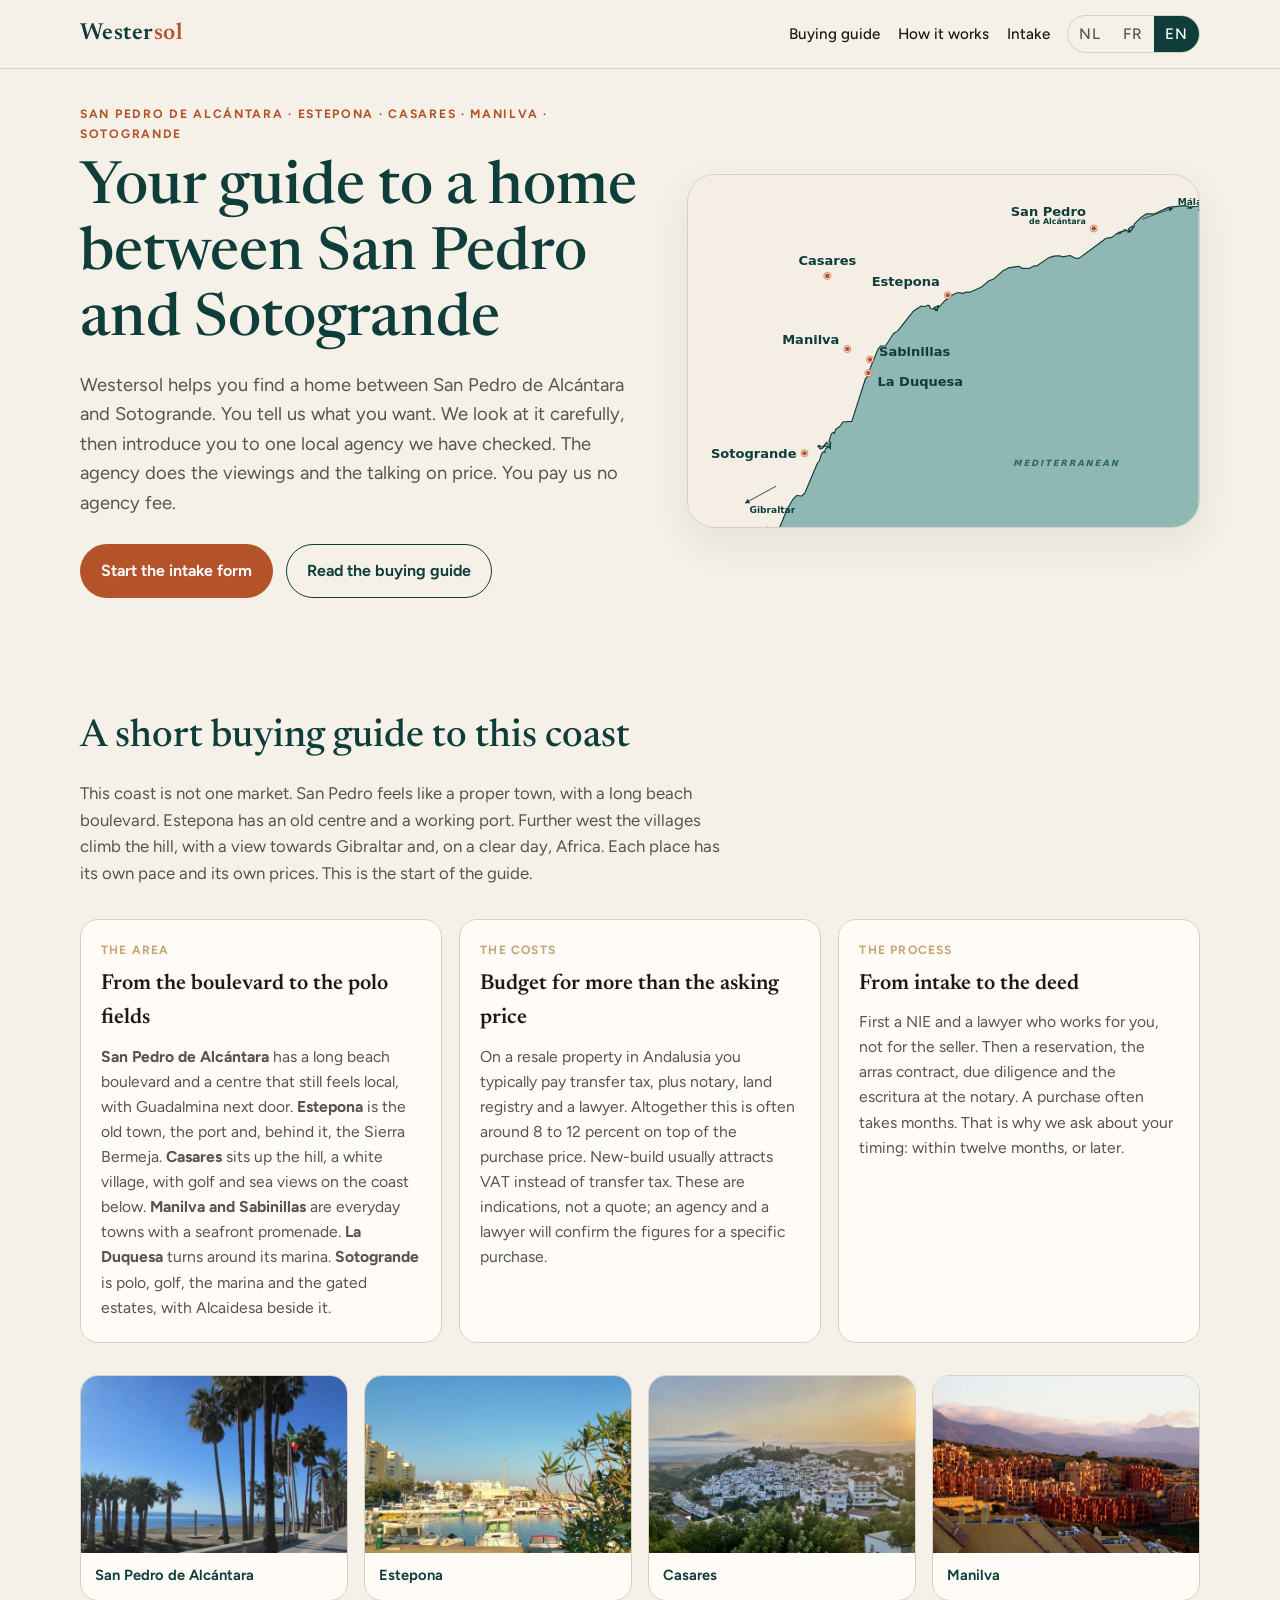
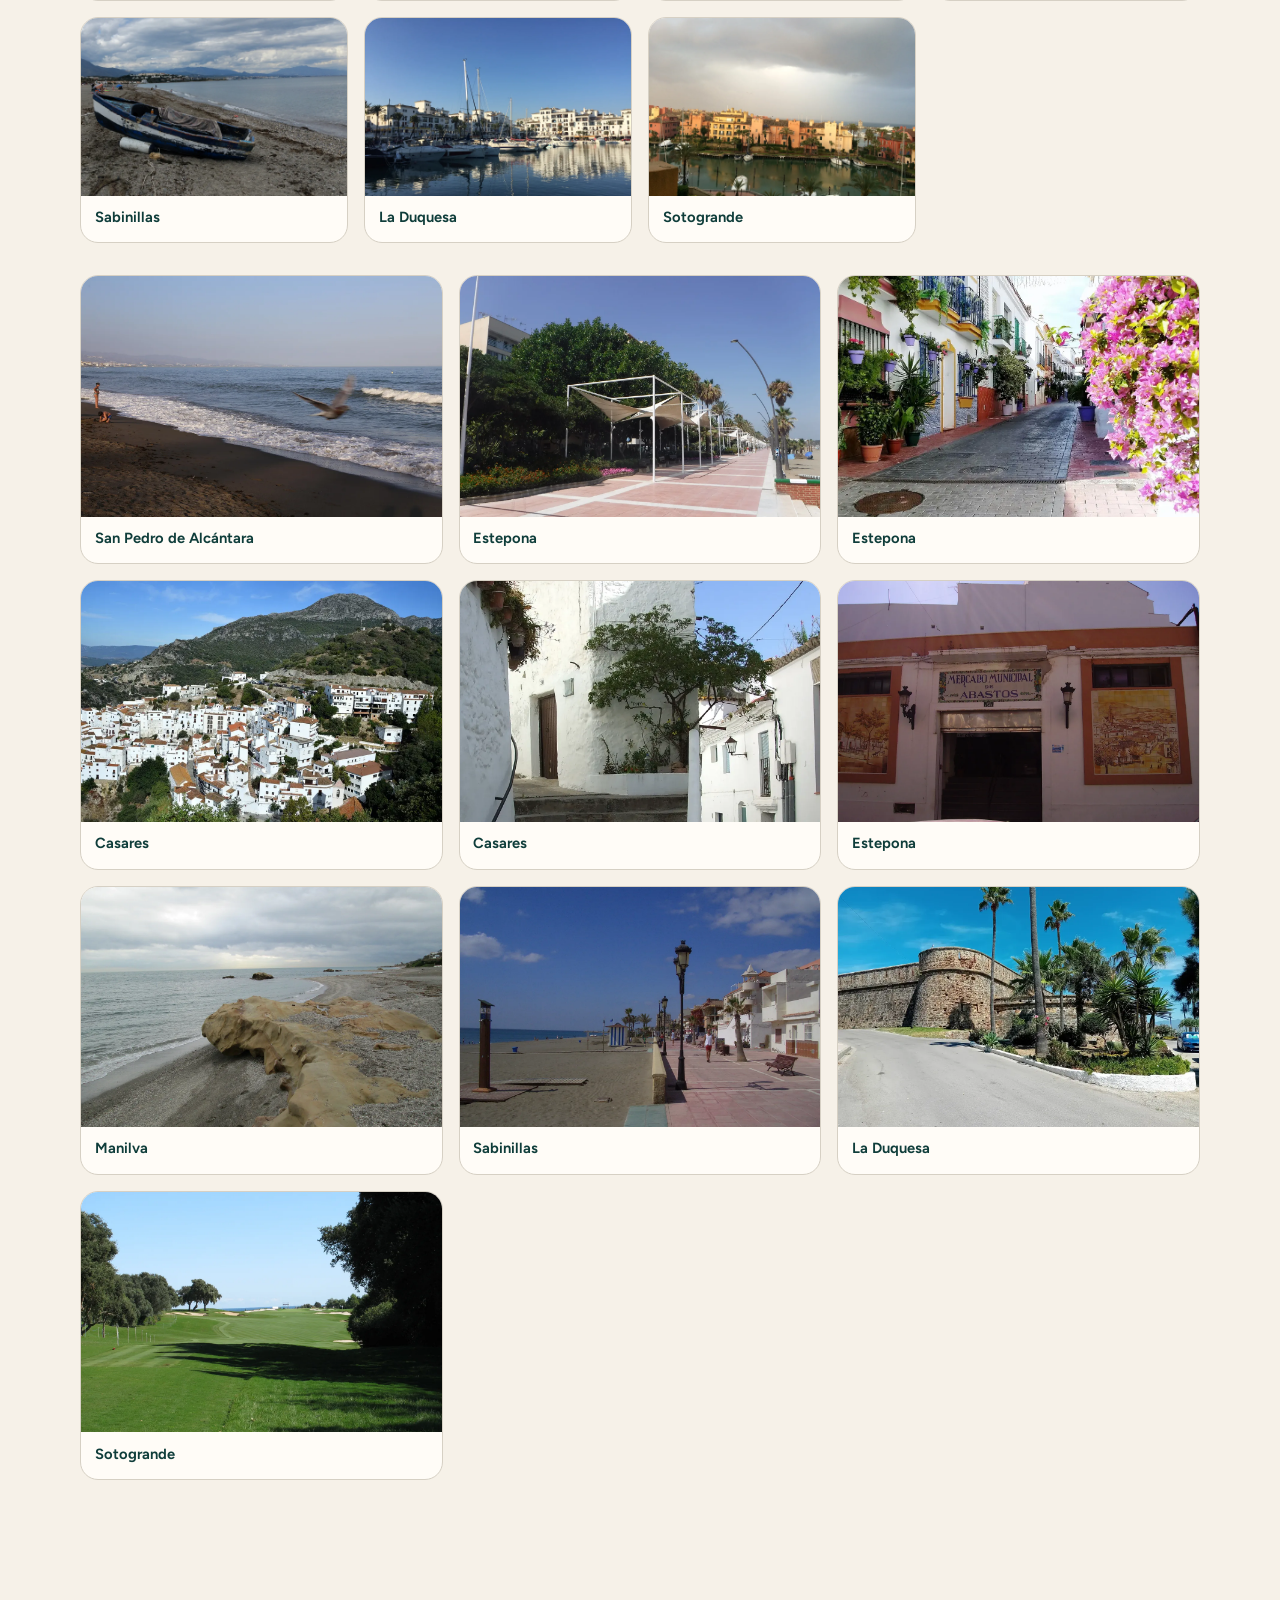
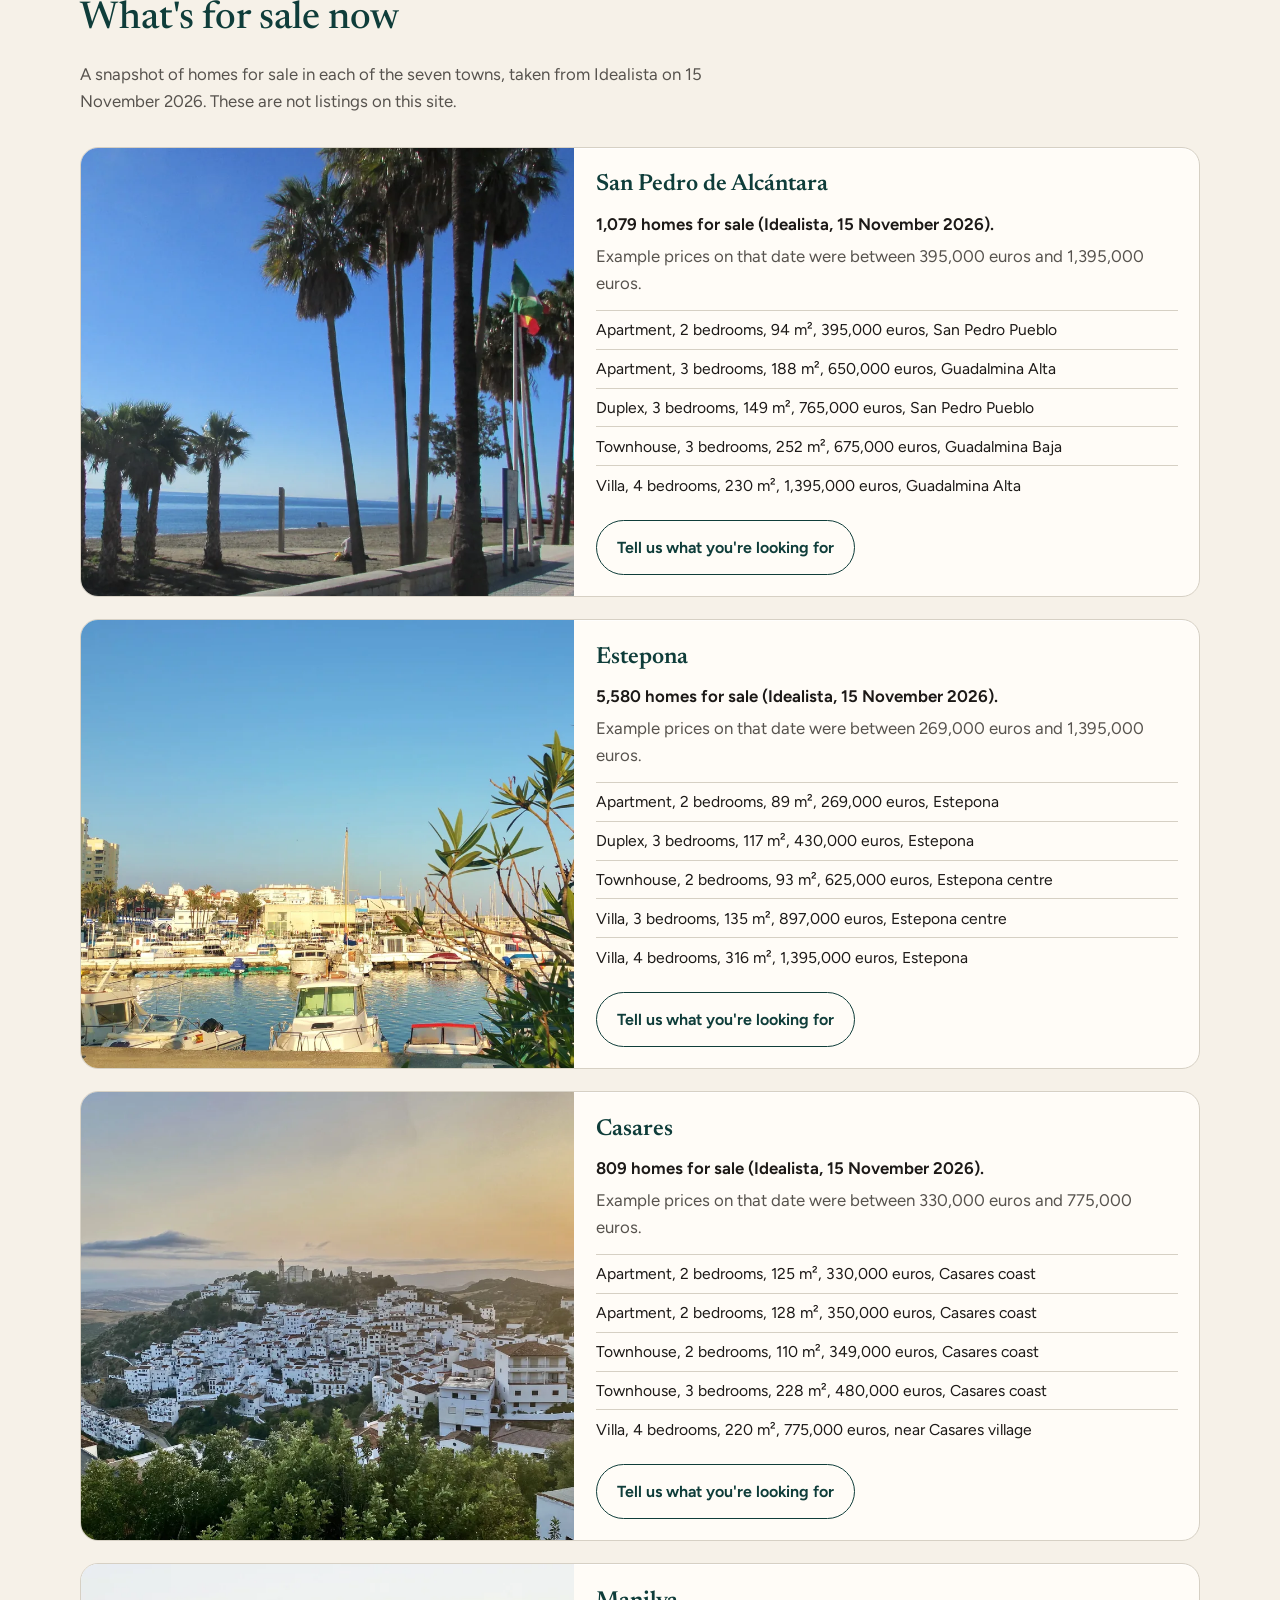
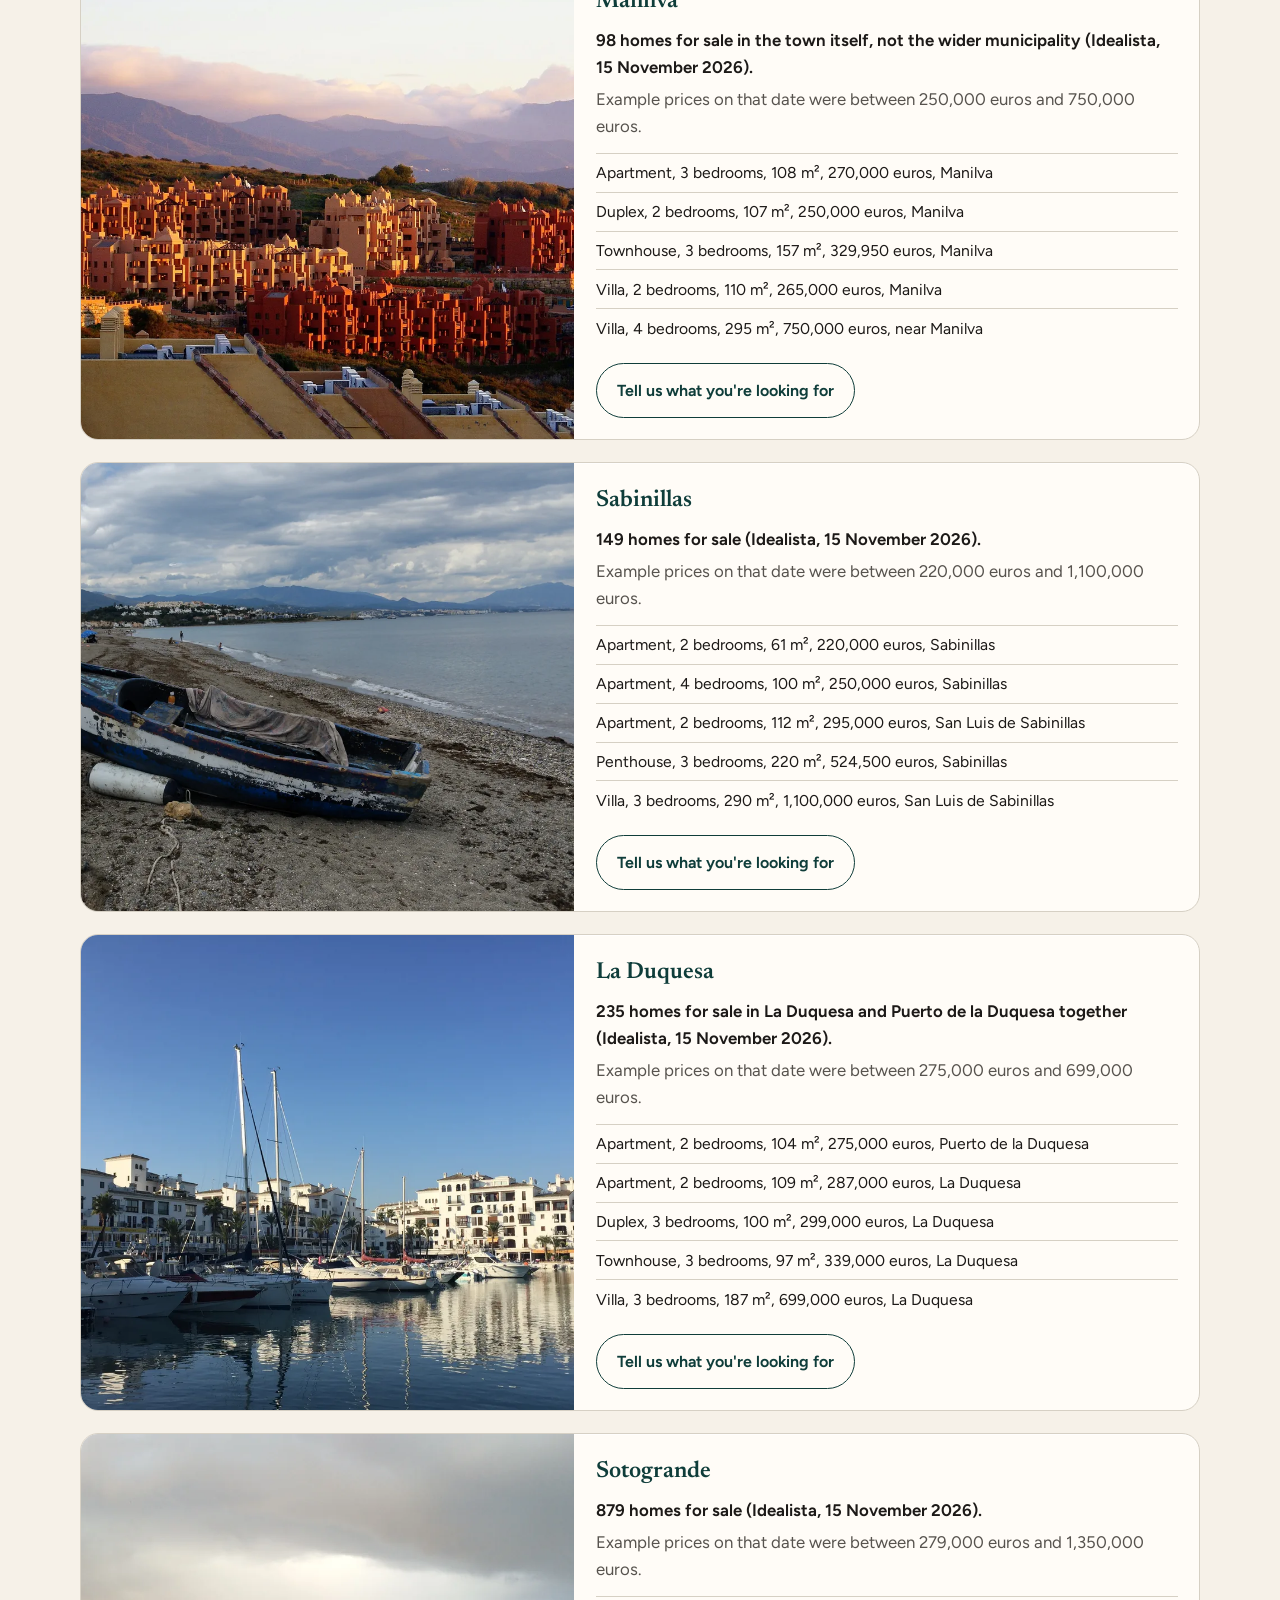
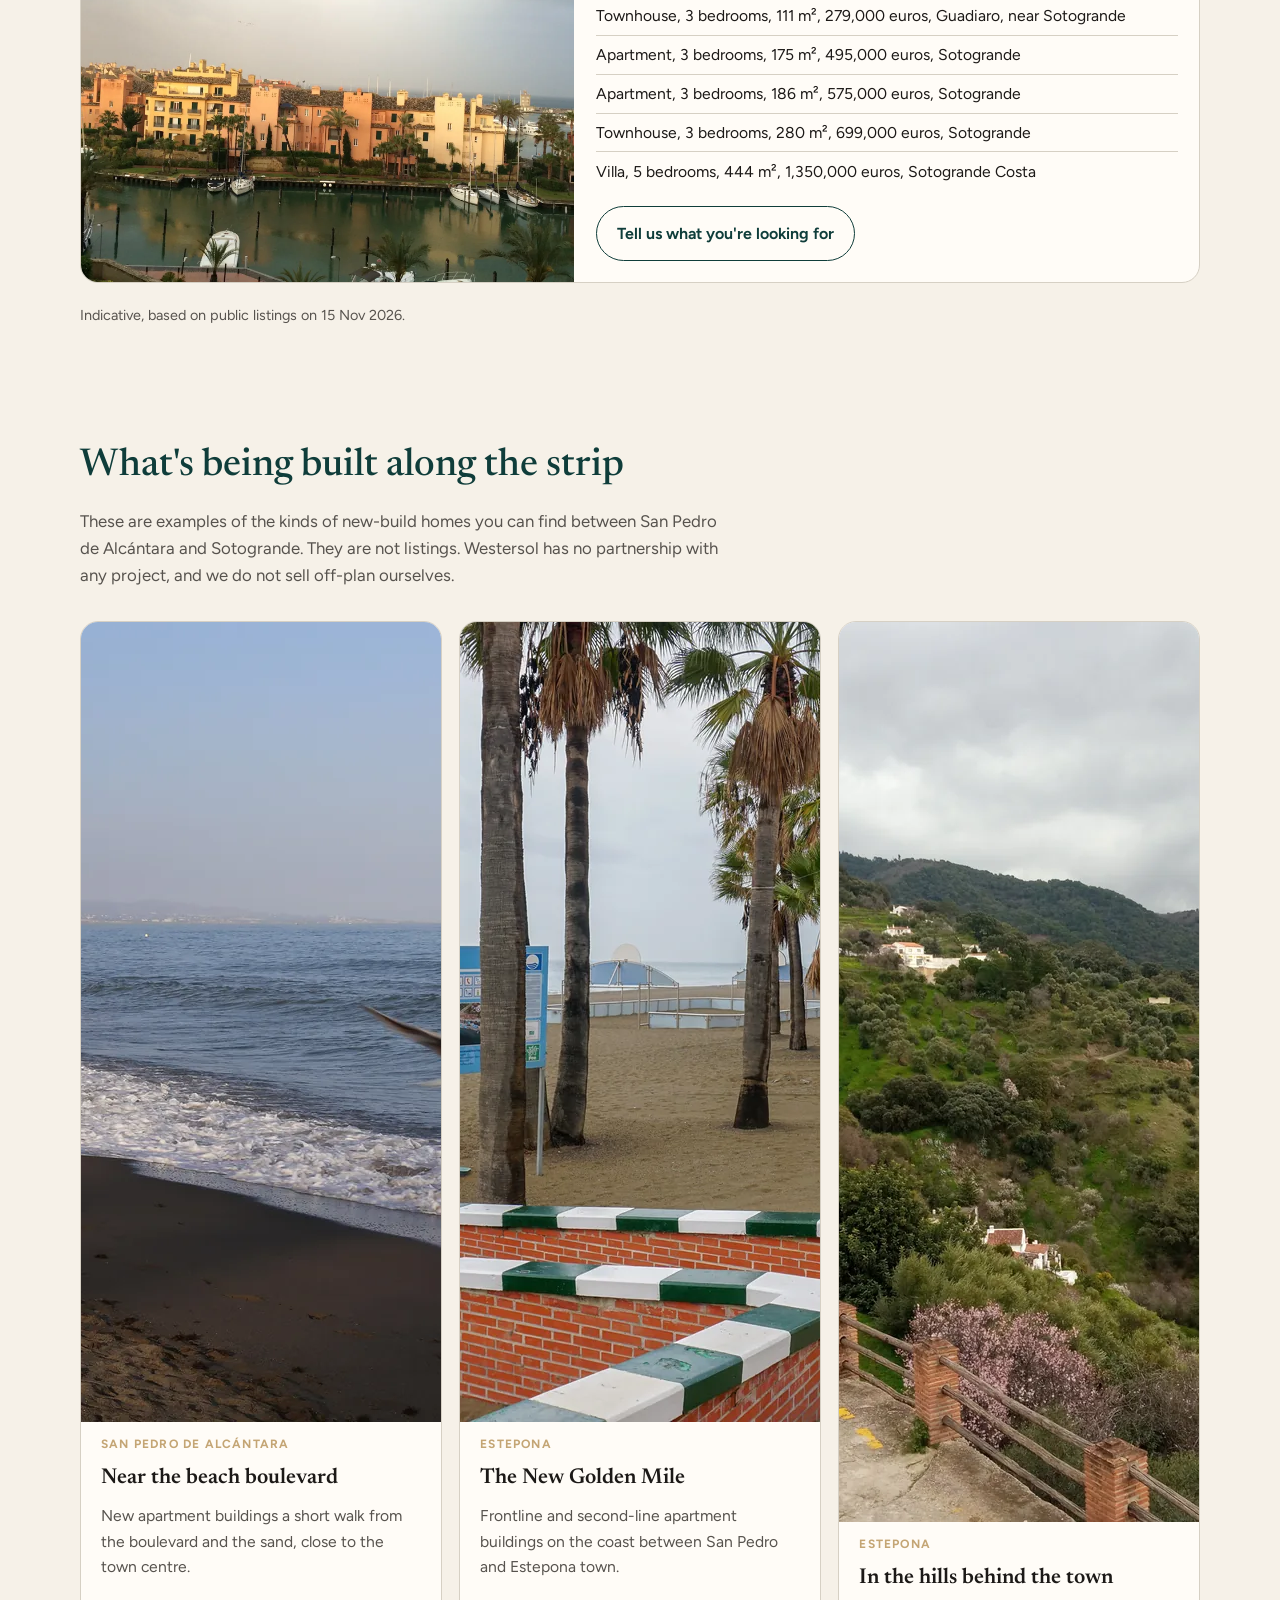
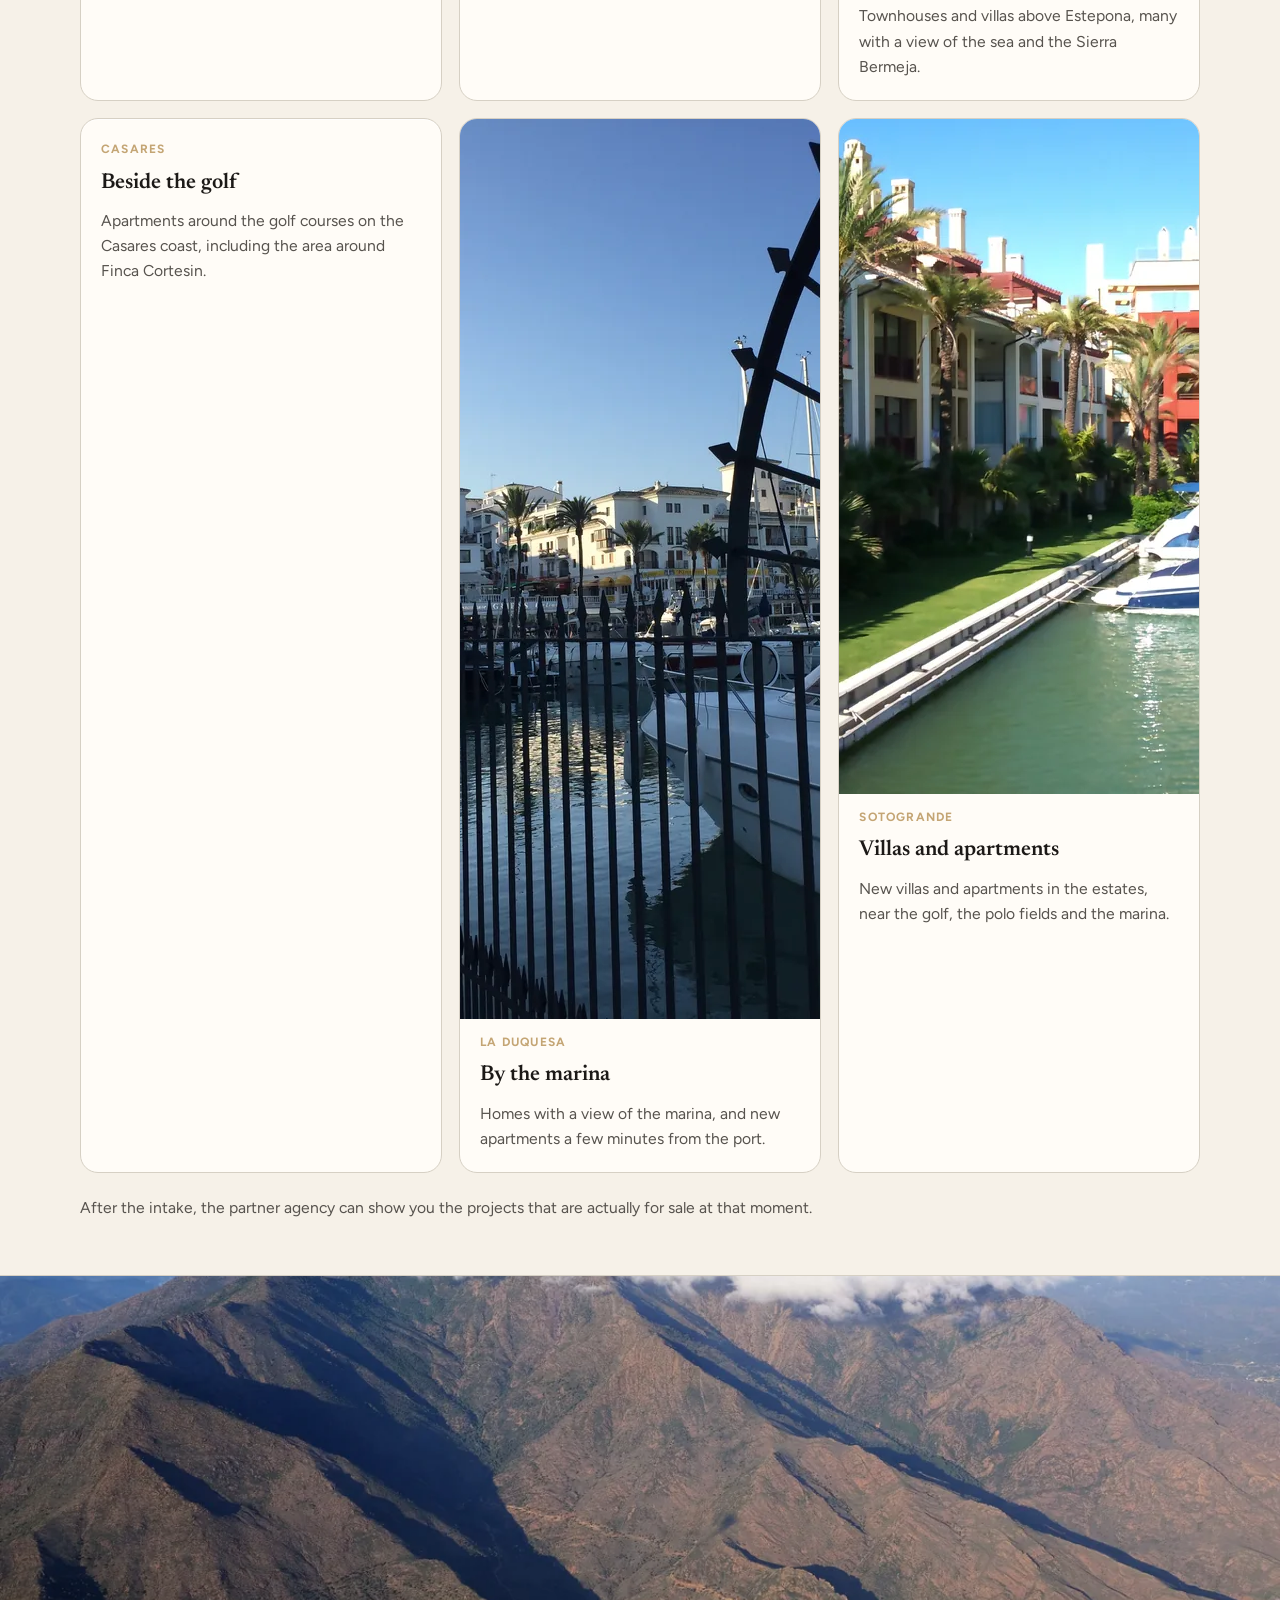
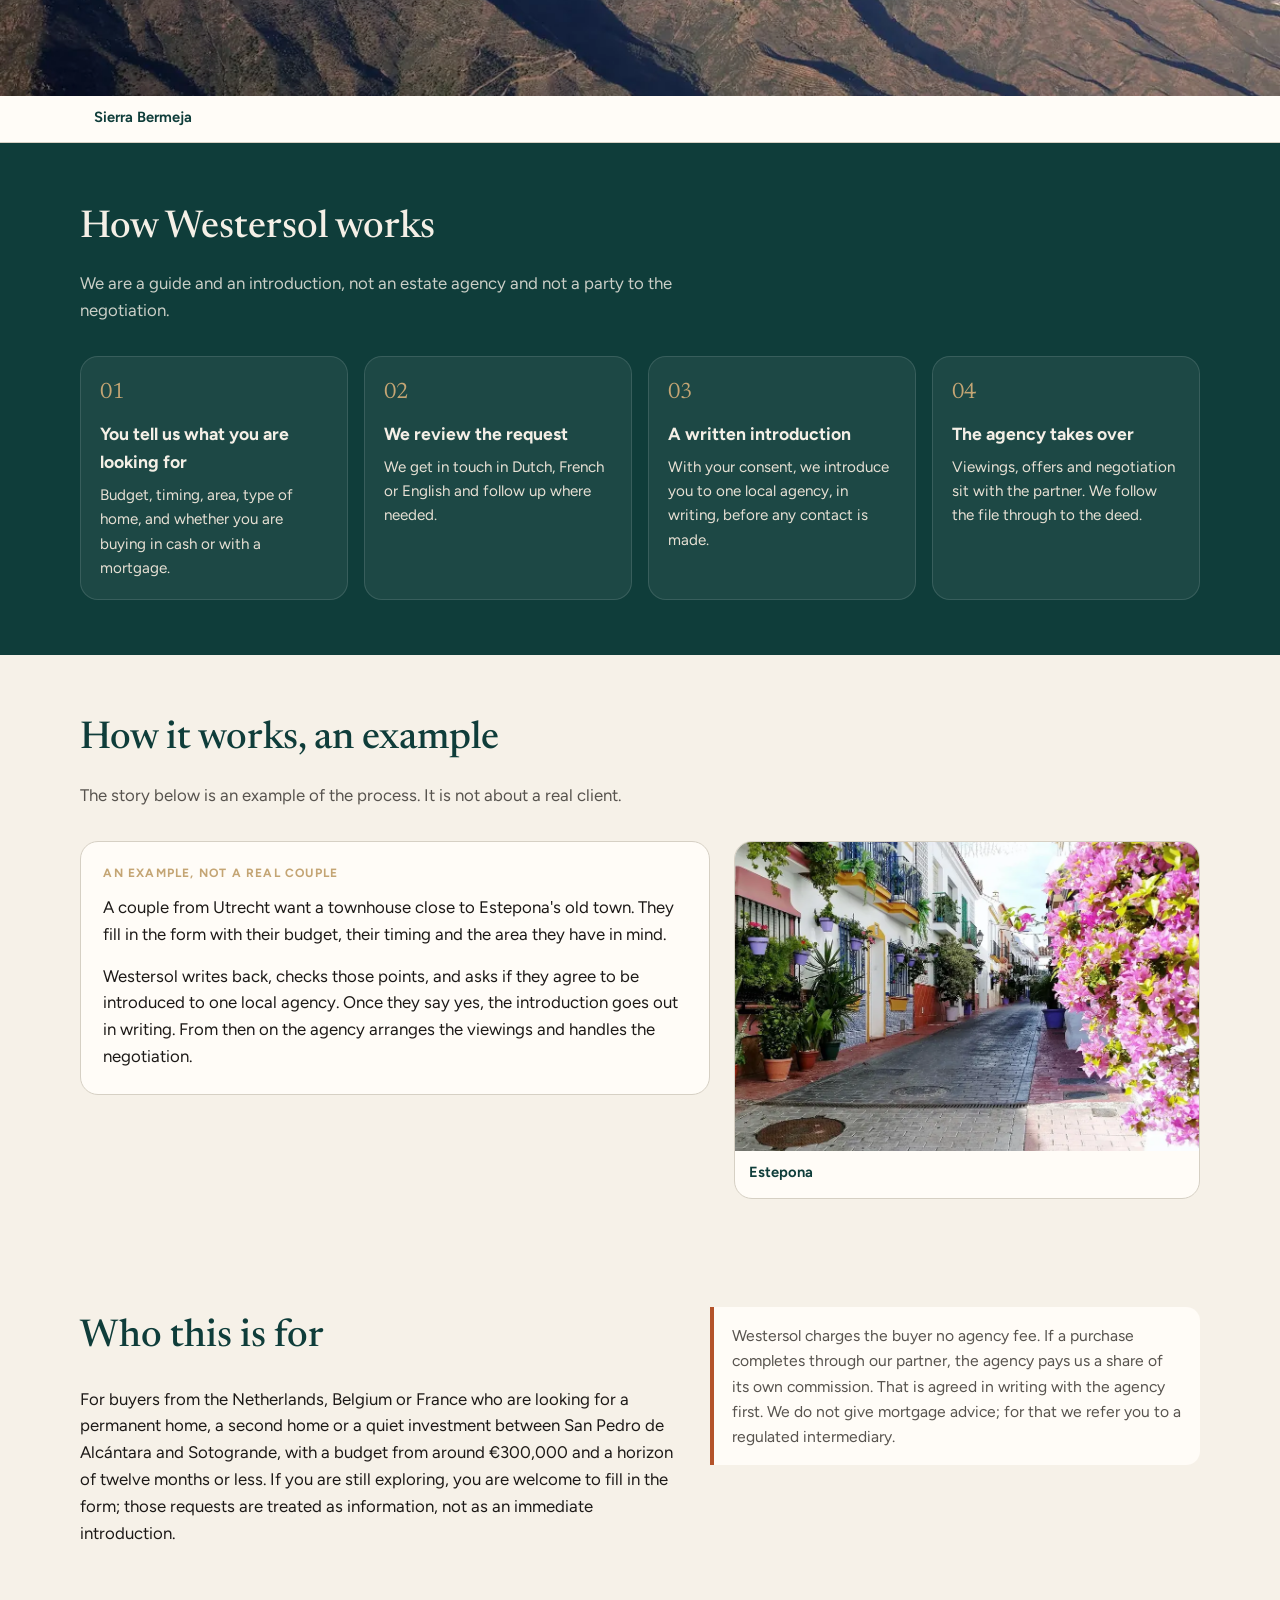
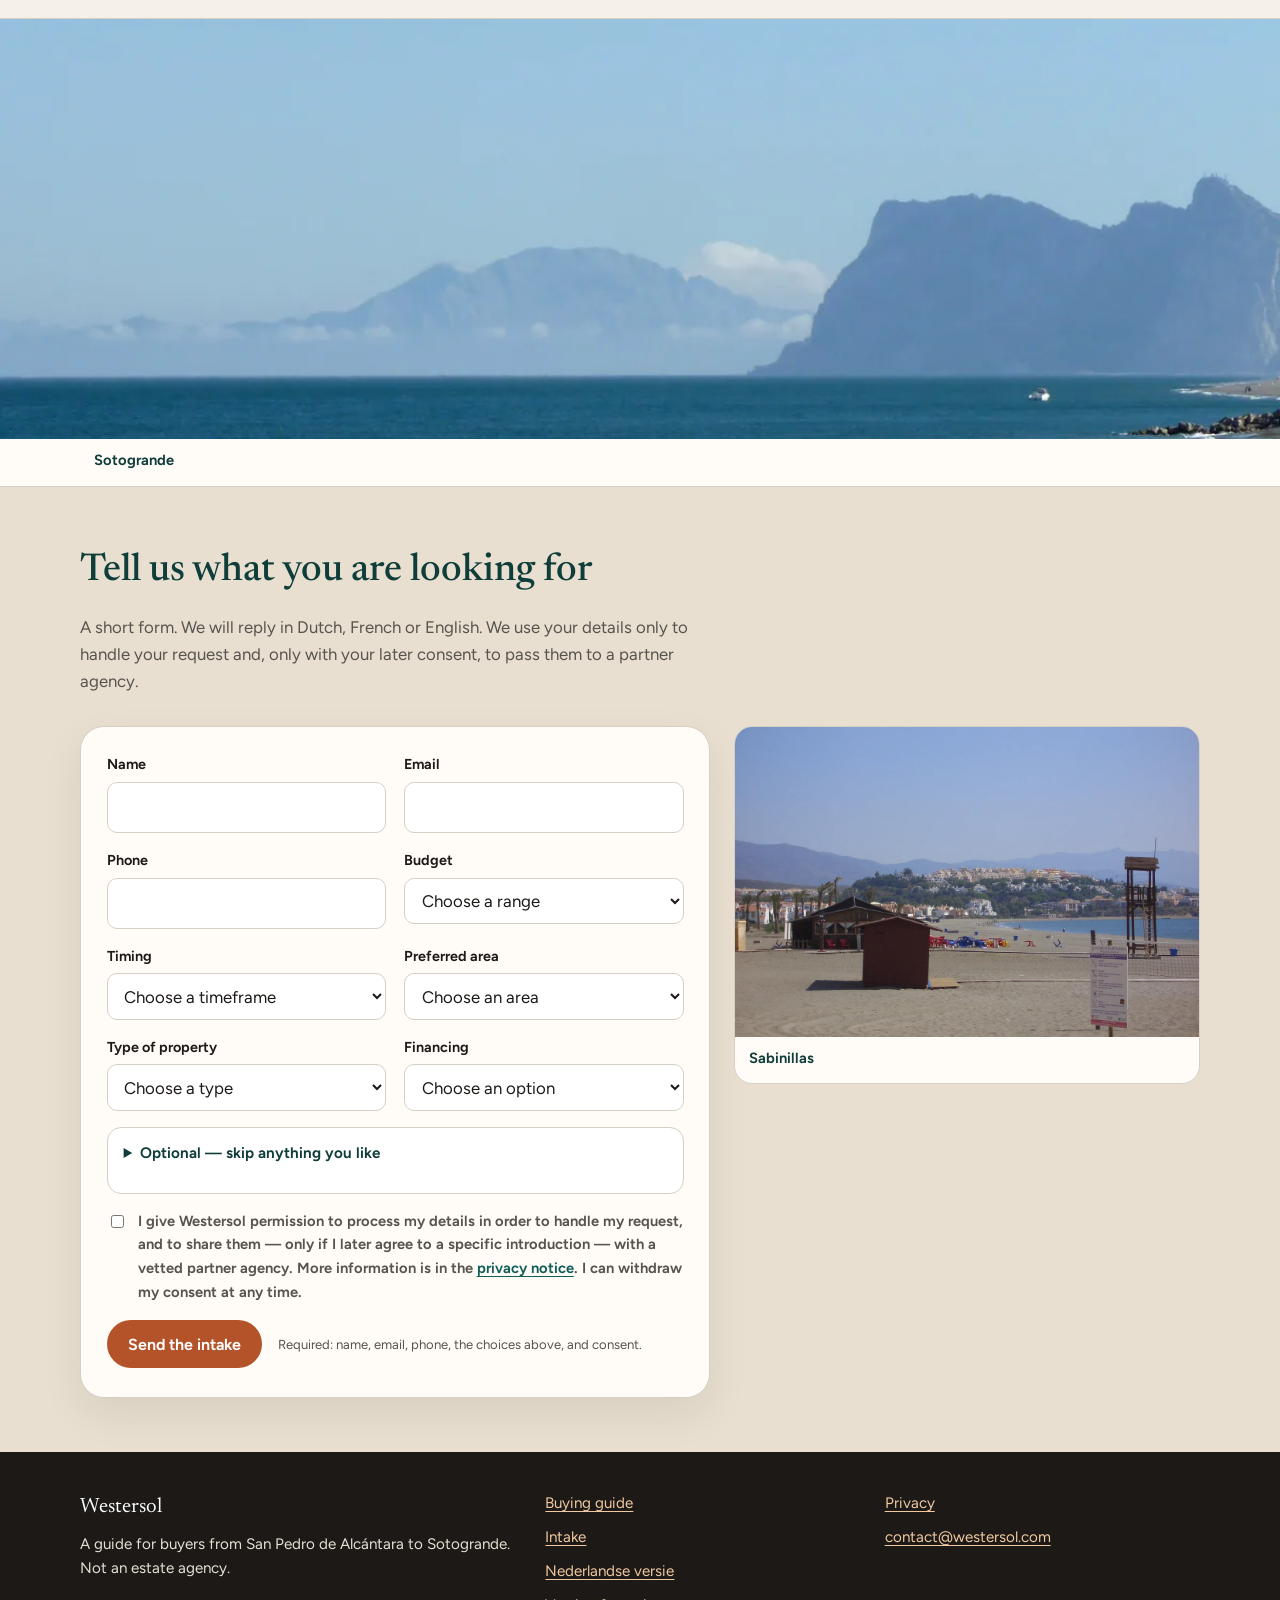
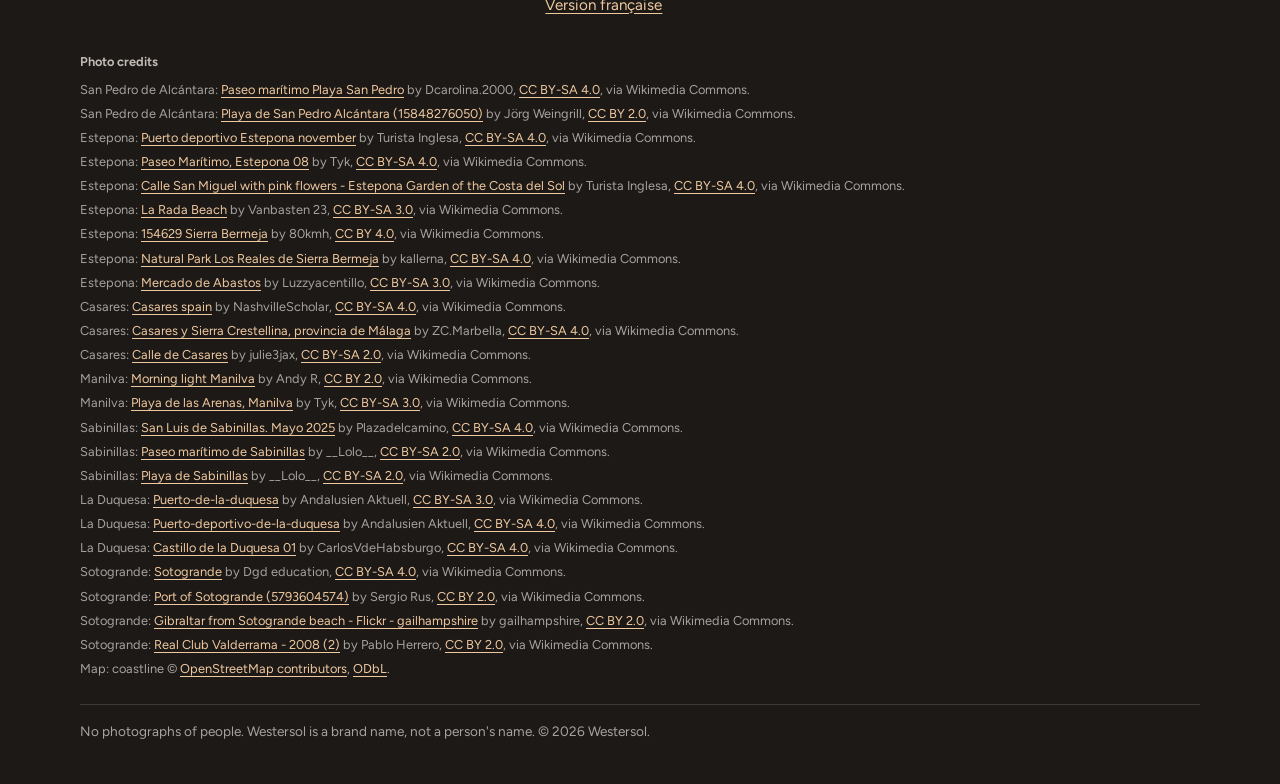
==== commit dc7176d5: "Add 'What's for sale now' blocks and retarget English audience to NL/BE/FR buyers. Preview only: noi" ====
--- a/en/index.html
+++ b/en/index.html
@@ -157,6 +157,151 @@
     </section>
 
 
+    <section id="for-sale">
+      <div class="wrap">
+        <div class="section-head">
+          <h2>What's for sale now</h2>
+          <p>A snapshot of homes for sale in each of the seven towns, taken from Idealista on 15 November 2026. These are not listings on this site.</p>
+        </div>
+        <div class="sale-list">
+        <article class="sale-town" id="sale-san-pedro">
+          <figure>
+            <img src="../img/towns/san-pedro.webp" width="1200" height="800" alt="The beach promenade and palm trees in San Pedro de Alcántara" loading="lazy">
+            <figcaption>San Pedro de Alcántara</figcaption>
+          </figure>
+          <div class="sale-body">
+            <h3>San Pedro de Alcántara</h3>
+            <p class="sale-count">1,079 homes for sale (Idealista, 15 November 2026).</p>
+            <p class="sale-range">Example prices on that date were between 395,000 euros and 1,395,000 euros.</p>
+            <ul class="sale-examples">
+              <li>Apartment, 2 bedrooms, 94 m², 395,000 euros, San Pedro Pueblo</li>
+              <li>Apartment, 3 bedrooms, 188 m², 650,000 euros, Guadalmina Alta</li>
+              <li>Duplex, 3 bedrooms, 149 m², 765,000 euros, San Pedro Pueblo</li>
+              <li>Townhouse, 3 bedrooms, 252 m², 675,000 euros, Guadalmina Baja</li>
+              <li>Villa, 4 bedrooms, 230 m², 1,395,000 euros, Guadalmina Alta</li>
+            </ul>
+            <p class="sale-cta"><a class="btn btn-ghost" href="#intake">Tell us what you're looking for</a></p>
+          </div>
+        </article>
+        <article class="sale-town" id="sale-estepona">
+          <figure>
+            <img src="../img/towns/estepona.webp" width="1200" height="800" alt="The marina in Estepona" loading="lazy">
+            <figcaption>Estepona</figcaption>
+          </figure>
+          <div class="sale-body">
+            <h3>Estepona</h3>
+            <p class="sale-count">5,580 homes for sale (Idealista, 15 November 2026).</p>
+            <p class="sale-range">Example prices on that date were between 269,000 euros and 1,395,000 euros.</p>
+            <ul class="sale-examples">
+              <li>Apartment, 2 bedrooms, 89 m², 269,000 euros, Estepona</li>
+              <li>Duplex, 3 bedrooms, 117 m², 430,000 euros, Estepona</li>
+              <li>Townhouse, 2 bedrooms, 93 m², 625,000 euros, Estepona centre</li>
+              <li>Villa, 3 bedrooms, 135 m², 897,000 euros, Estepona centre</li>
+              <li>Villa, 4 bedrooms, 316 m², 1,395,000 euros, Estepona</li>
+            </ul>
+            <p class="sale-cta"><a class="btn btn-ghost" href="#intake">Tell us what you're looking for</a></p>
+          </div>
+        </article>
+        <article class="sale-town" id="sale-casares">
+          <figure>
+            <img src="../img/towns/casares.webp" width="1200" height="800" alt="The white village of Casares on the hill" loading="lazy">
+            <figcaption>Casares</figcaption>
+          </figure>
+          <div class="sale-body">
+            <h3>Casares</h3>
+            <p class="sale-count">809 homes for sale (Idealista, 15 November 2026).</p>
+            <p class="sale-range">Example prices on that date were between 330,000 euros and 775,000 euros.</p>
+            <ul class="sale-examples">
+              <li>Apartment, 2 bedrooms, 125 m², 330,000 euros, Casares coast</li>
+              <li>Apartment, 2 bedrooms, 128 m², 350,000 euros, Casares coast</li>
+              <li>Townhouse, 2 bedrooms, 110 m², 349,000 euros, Casares coast</li>
+              <li>Townhouse, 3 bedrooms, 228 m², 480,000 euros, Casares coast</li>
+              <li>Villa, 4 bedrooms, 220 m², 775,000 euros, near Casares village</li>
+            </ul>
+            <p class="sale-cta"><a class="btn btn-ghost" href="#intake">Tell us what you're looking for</a></p>
+          </div>
+        </article>
+        <article class="sale-town" id="sale-manilva">
+          <figure>
+            <img src="../img/towns/manilva.webp" width="1200" height="800" alt="Residential hills in Manilva in morning light" loading="lazy">
+            <figcaption>Manilva</figcaption>
+          </figure>
+          <div class="sale-body">
+            <h3>Manilva</h3>
+            <p class="sale-count">98 homes for sale in the town itself, not the wider municipality (Idealista, 15 November 2026).</p>
+            <p class="sale-range">Example prices on that date were between 250,000 euros and 750,000 euros.</p>
+            <ul class="sale-examples">
+              <li>Apartment, 3 bedrooms, 108 m², 270,000 euros, Manilva</li>
+              <li>Duplex, 2 bedrooms, 107 m², 250,000 euros, Manilva</li>
+              <li>Townhouse, 3 bedrooms, 157 m², 329,950 euros, Manilva</li>
+              <li>Villa, 2 bedrooms, 110 m², 265,000 euros, Manilva</li>
+              <li>Villa, 4 bedrooms, 295 m², 750,000 euros, near Manilva</li>
+            </ul>
+            <p class="sale-cta"><a class="btn btn-ghost" href="#intake">Tell us what you're looking for</a></p>
+          </div>
+        </article>
+        <article class="sale-town" id="sale-sabinillas">
+          <figure>
+            <img src="../img/towns/sabinillas.webp" width="1200" height="800" alt="A fishing boat on the beach at San Luis de Sabinillas, with the mountains beyond" loading="lazy">
+            <figcaption>Sabinillas</figcaption>
+          </figure>
+          <div class="sale-body">
+            <h3>Sabinillas</h3>
+            <p class="sale-count">149 homes for sale (Idealista, 15 November 2026).</p>
+            <p class="sale-range">Example prices on that date were between 220,000 euros and 1,100,000 euros.</p>
+            <ul class="sale-examples">
+              <li>Apartment, 2 bedrooms, 61 m², 220,000 euros, Sabinillas</li>
+              <li>Apartment, 4 bedrooms, 100 m², 250,000 euros, Sabinillas</li>
+              <li>Apartment, 2 bedrooms, 112 m², 295,000 euros, San Luis de Sabinillas</li>
+              <li>Penthouse, 3 bedrooms, 220 m², 524,500 euros, Sabinillas</li>
+              <li>Villa, 3 bedrooms, 290 m², 1,100,000 euros, San Luis de Sabinillas</li>
+            </ul>
+            <p class="sale-cta"><a class="btn btn-ghost" href="#intake">Tell us what you're looking for</a></p>
+          </div>
+        </article>
+        <article class="sale-town" id="sale-la-duquesa">
+          <figure>
+            <img src="../img/towns/la-duquesa.webp" width="1200" height="800" alt="The marina at La Duquesa" loading="lazy">
+            <figcaption>La Duquesa</figcaption>
+          </figure>
+          <div class="sale-body">
+            <h3>La Duquesa</h3>
+            <p class="sale-count">235 homes for sale in La Duquesa and Puerto de la Duquesa together (Idealista, 15 November 2026).</p>
+            <p class="sale-range">Example prices on that date were between 275,000 euros and 699,000 euros.</p>
+            <ul class="sale-examples">
+              <li>Apartment, 2 bedrooms, 104 m², 275,000 euros, Puerto de la Duquesa</li>
+              <li>Apartment, 2 bedrooms, 109 m², 287,000 euros, La Duquesa</li>
+              <li>Duplex, 3 bedrooms, 100 m², 299,000 euros, La Duquesa</li>
+              <li>Townhouse, 3 bedrooms, 97 m², 339,000 euros, La Duquesa</li>
+              <li>Villa, 3 bedrooms, 187 m², 699,000 euros, La Duquesa</li>
+            </ul>
+            <p class="sale-cta"><a class="btn btn-ghost" href="#intake">Tell us what you're looking for</a></p>
+          </div>
+        </article>
+        <article class="sale-town" id="sale-sotogrande">
+          <figure>
+            <img src="../img/towns/sotogrande.webp" width="1200" height="800" alt="The marina at Sotogrande" loading="lazy">
+            <figcaption>Sotogrande</figcaption>
+          </figure>
+          <div class="sale-body">
+            <h3>Sotogrande</h3>
+            <p class="sale-count">879 homes for sale (Idealista, 15 November 2026).</p>
+            <p class="sale-range">Example prices on that date were between 279,000 euros and 1,350,000 euros.</p>
+            <ul class="sale-examples">
+              <li>Townhouse, 3 bedrooms, 111 m², 279,000 euros, Guadiaro, near Sotogrande</li>
+              <li>Apartment, 3 bedrooms, 175 m², 495,000 euros, Sotogrande</li>
+              <li>Apartment, 3 bedrooms, 186 m², 575,000 euros, Sotogrande</li>
+              <li>Townhouse, 3 bedrooms, 280 m², 699,000 euros, Sotogrande</li>
+              <li>Villa, 5 bedrooms, 444 m², 1,350,000 euros, Sotogrande Costa</li>
+            </ul>
+            <p class="sale-cta"><a class="btn btn-ghost" href="#intake">Tell us what you're looking for</a></p>
+          </div>
+        </article>
+        </div>
+        <p class="sale-note">Indicative, based on public listings on 15 Nov 2026.</p>
+      </div>
+    </section>
+
     <section id="building">
       <div class="wrap">
         <div class="section-head">
@@ -227,7 +372,7 @@
           </li>
           <li>
             <h3>We review the request</h3>
-            <p>We get in touch in English and follow up where needed.</p>
+            <p>We get in touch in Dutch, French or English and follow up where needed.</p>
           </li>
           <li>
             <h3>A written introduction</h3>
@@ -276,7 +421,7 @@
       <div class="wrap costs">
         <div>
           <h2>Who this is for</h2>
-          <p>For buyers from the UK, Ireland, Scandinavia or further afield who are looking for a permanent home, a second home or a quiet investment between San Pedro de Alcántara and Sotogrande, with a budget from around €300,000 and a horizon of twelve months or less. If you are still exploring, you are welcome to fill in the form; those requests are treated as information, not as an immediate introduction.</p>
+          <p>For buyers from the Netherlands, Belgium or France who are looking for a permanent home, a second home or a quiet investment between San Pedro de Alcántara and Sotogrande, with a budget from around €300,000 and a horizon of twelve months or less. If you are still exploring, you are welcome to fill in the form; those requests are treated as information, not as an immediate introduction.</p>
         </div>
         <div class="note">
           Westersol charges the buyer no agency fee. If a purchase completes through our partner, the agency pays us a share of its own commission. That is agreed in writing with the agency first. We do not give mortgage advice; for that we refer you to a regulated intermediary.
@@ -293,7 +438,7 @@
       <div class="wrap">
         <div class="section-head">
           <h2>Tell us what you are looking for</h2>
-          <p>A short form. We will reply in English. We use your details only to handle your request and, only with your later consent, to pass them to a partner agency.</p>
+          <p>A short form. We will reply in Dutch, French or English. We use your details only to handle your request and, only with your later consent, to pass them to a partner agency.</p>
         </div>
         <div class="intake-layout">
         <div class="form-panel">
--- a/styles.css
+++ b/styles.css
@@ -532,3 +532,66 @@
 @media (max-width: 560px) {
   .life-strip, .town-strip { grid-template-columns: 1fr 1fr; }
 }
+
+.sale-list {
+  display: flex;
+  flex-direction: column;
+  gap: 1.4rem;
+}
+.sale-town {
+  display: grid;
+  grid-template-columns: 0.9fr 1.1fr;
+  gap: 0 1.4rem;
+  align-items: stretch;
+  background: var(--paper);
+  border: 1px solid var(--line);
+  border-radius: var(--radius);
+  overflow: hidden;
+  box-shadow: 0 1px 0 rgba(255,255,255,0.8) inset;
+}
+.sale-town figure { margin: 0; }
+.sale-town img {
+  width: 100%;
+  height: 100%;
+  aspect-ratio: 3 / 2;
+  object-fit: cover;
+  display: block;
+}
+.sale-town figcaption {
+  font-weight: 650;
+  font-size: 0.92rem;
+  padding: 0.65rem 0.85rem 0.8rem;
+  color: var(--sea-deep);
+}
+.sale-body {
+  padding: 1.15rem 1.3rem 1.3rem 0;
+}
+.sale-body h3 {
+  font-family: var(--serif);
+  font-size: 1.45rem;
+  font-weight: 600;
+  margin: 0 0 0.45rem;
+  color: var(--sea-deep);
+}
+.sale-count { margin: 0 0 0.35rem; font-weight: 650; }
+.sale-range { margin: 0 0 0.8rem; color: var(--muted); }
+.sale-examples {
+  list-style: none;
+  margin: 0 0 1rem;
+  padding: 0;
+}
+.sale-examples li {
+  padding: 0.4rem 0;
+  border-top: 1px solid var(--line);
+  font-size: 0.98rem;
+}
+.sale-cta { margin: 0; }
+.sale-note {
+  margin: 1.3rem 0 0;
+  color: var(--muted);
+  font-size: 0.9rem;
+}
+@media (max-width: 900px) {
+  .sale-town { grid-template-columns: 1fr; }
+  .sale-body { padding: 0 1.2rem 1.3rem; }
+}
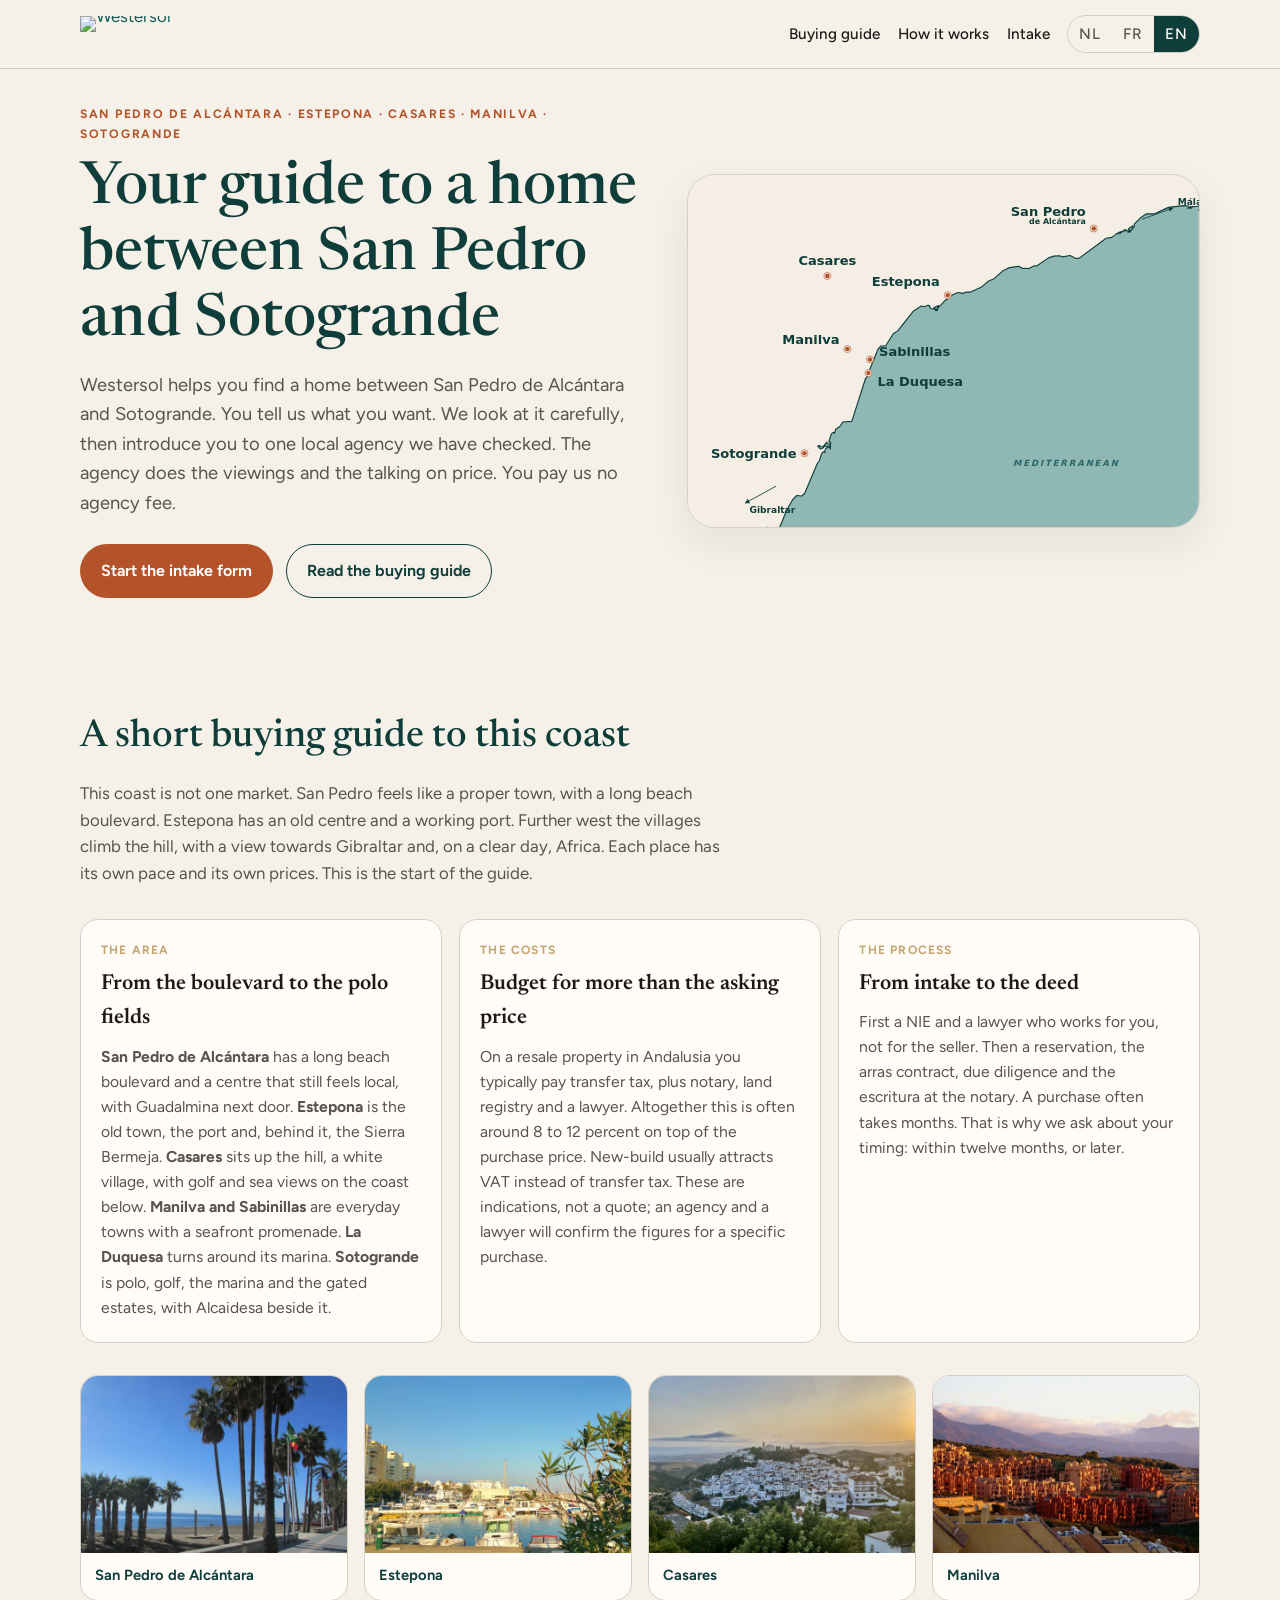
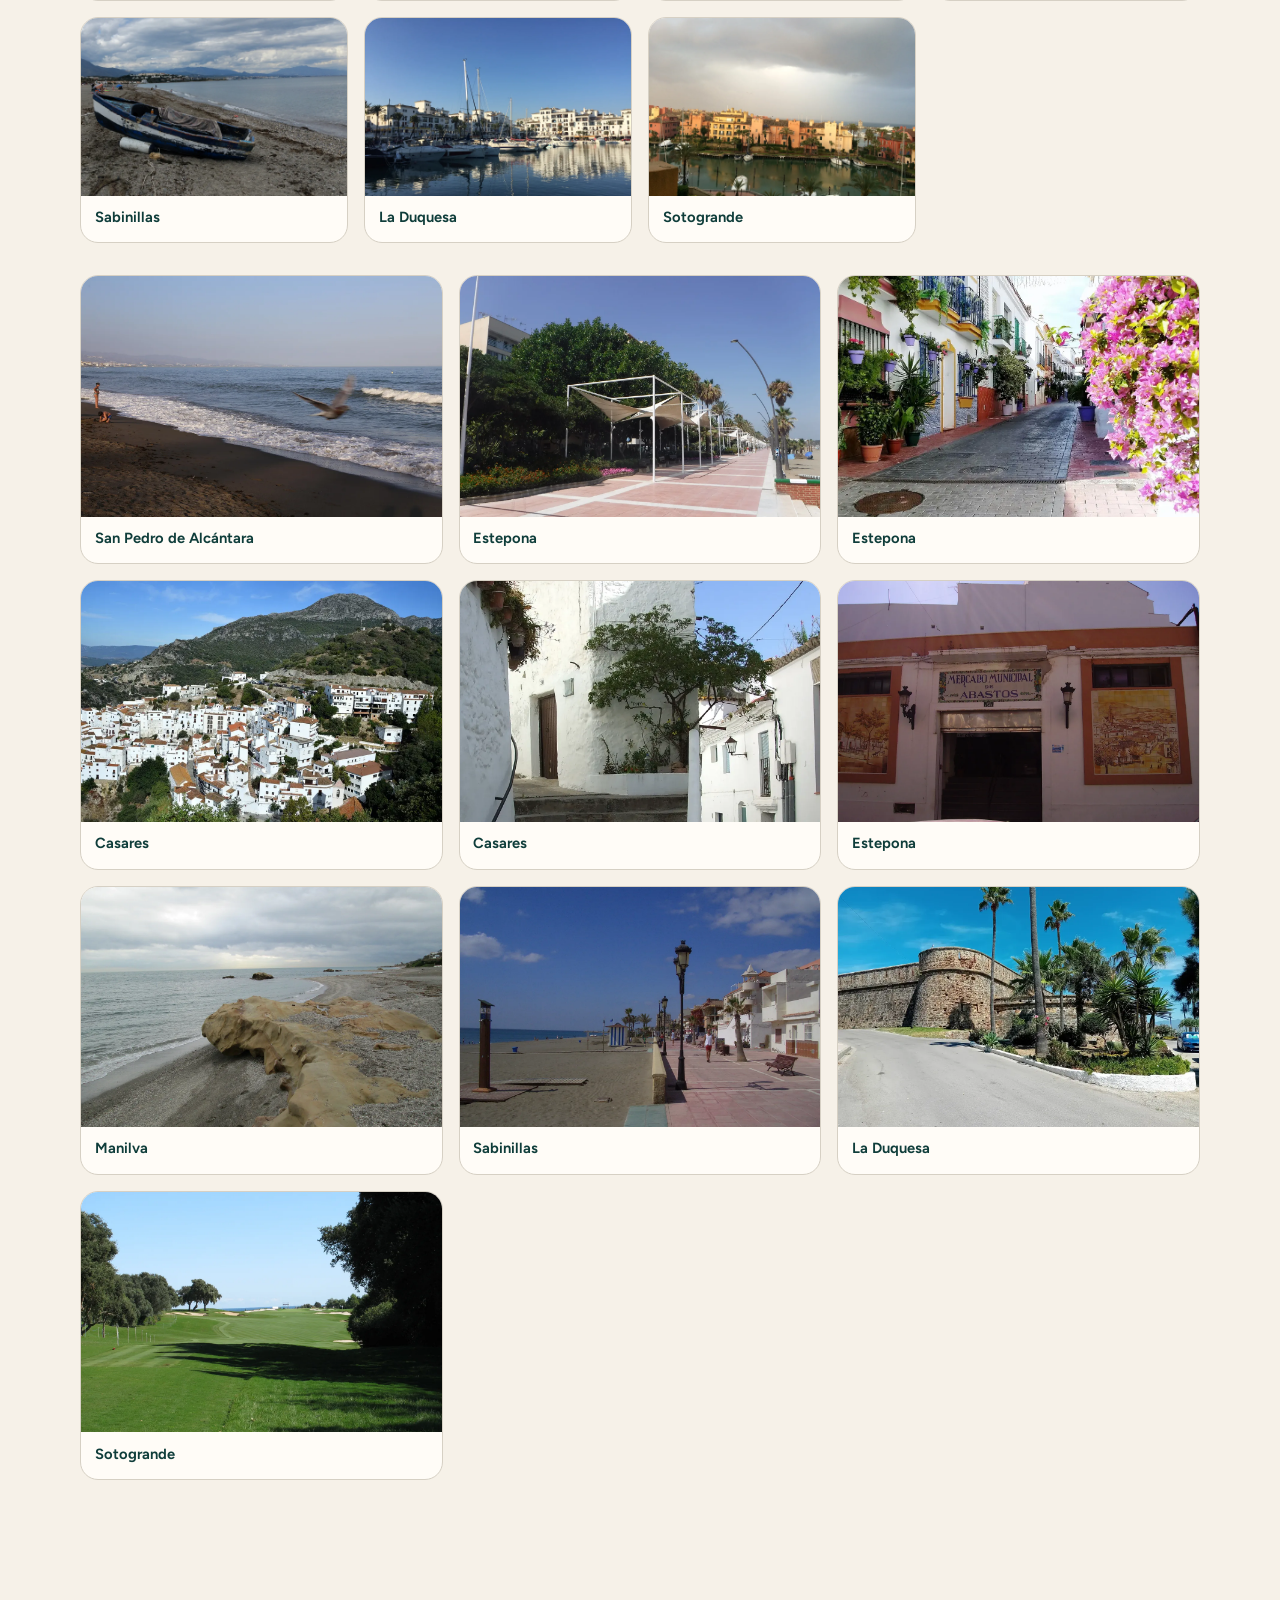
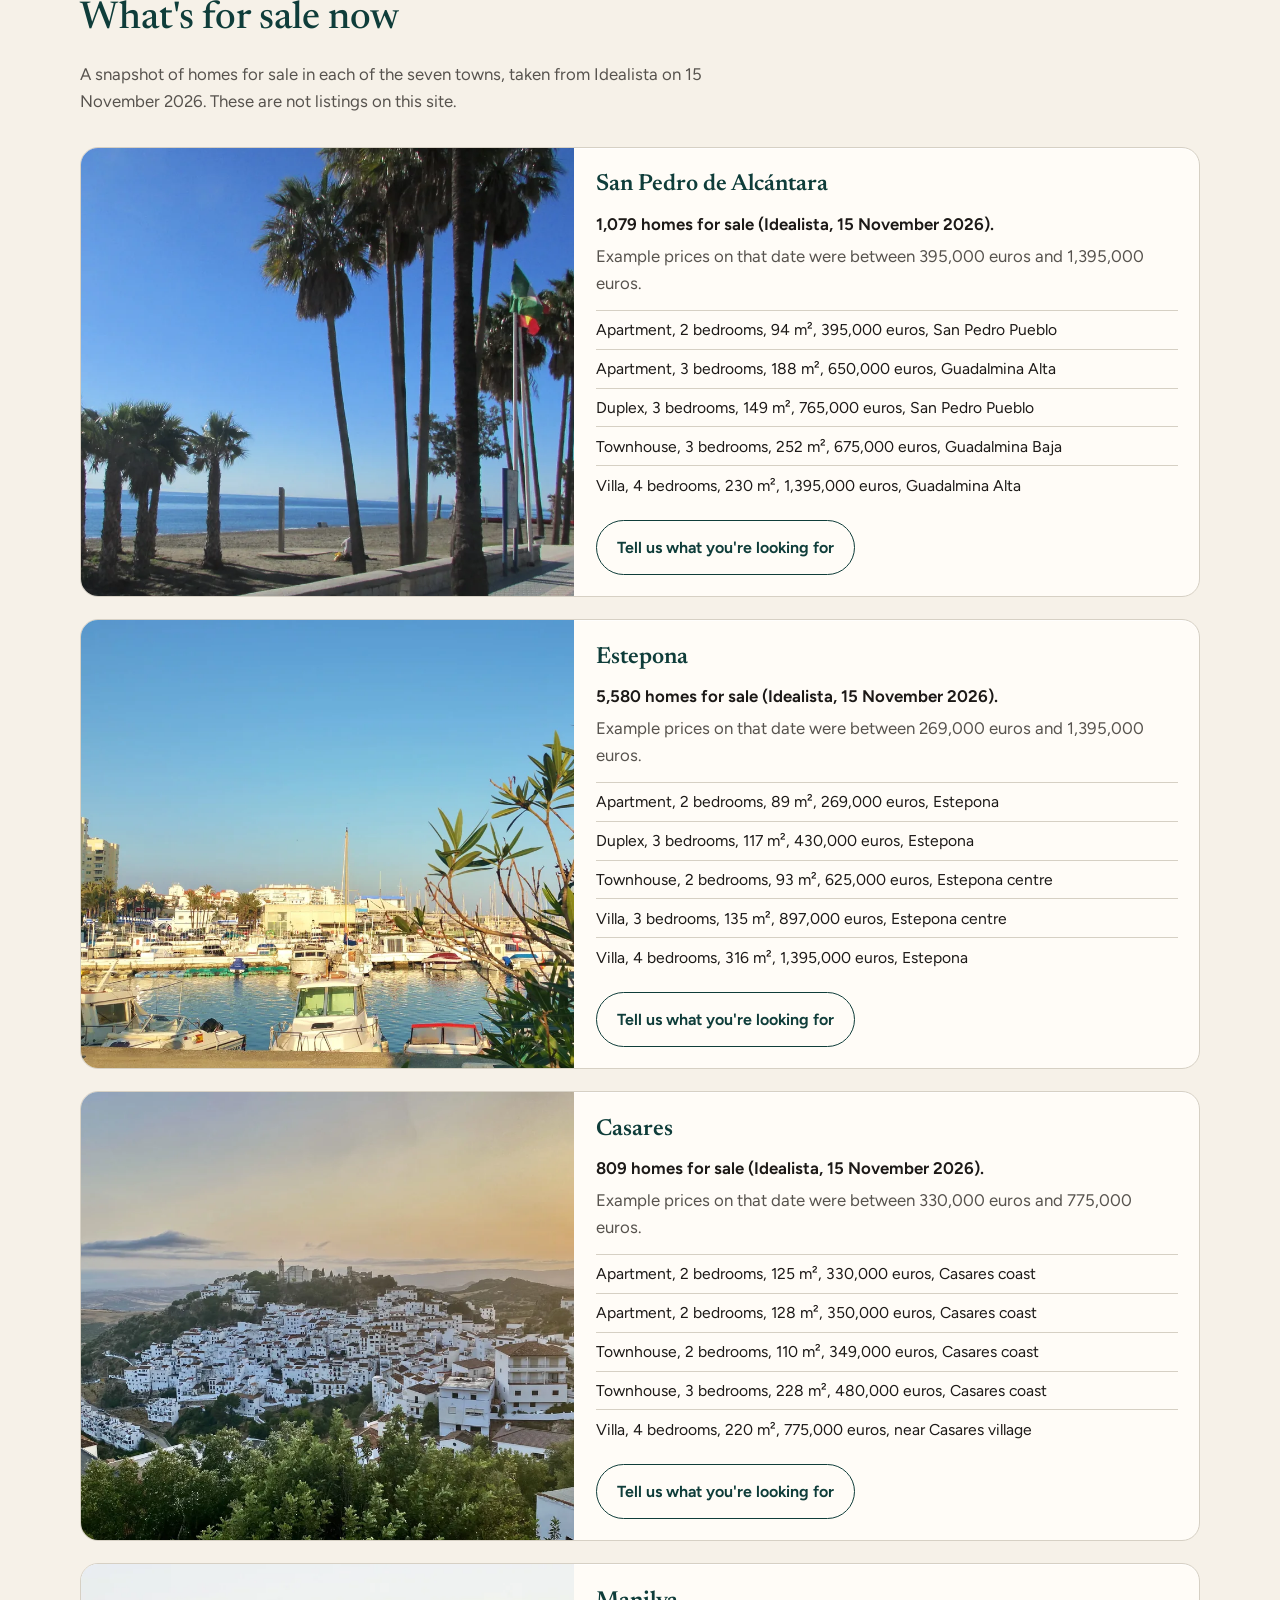
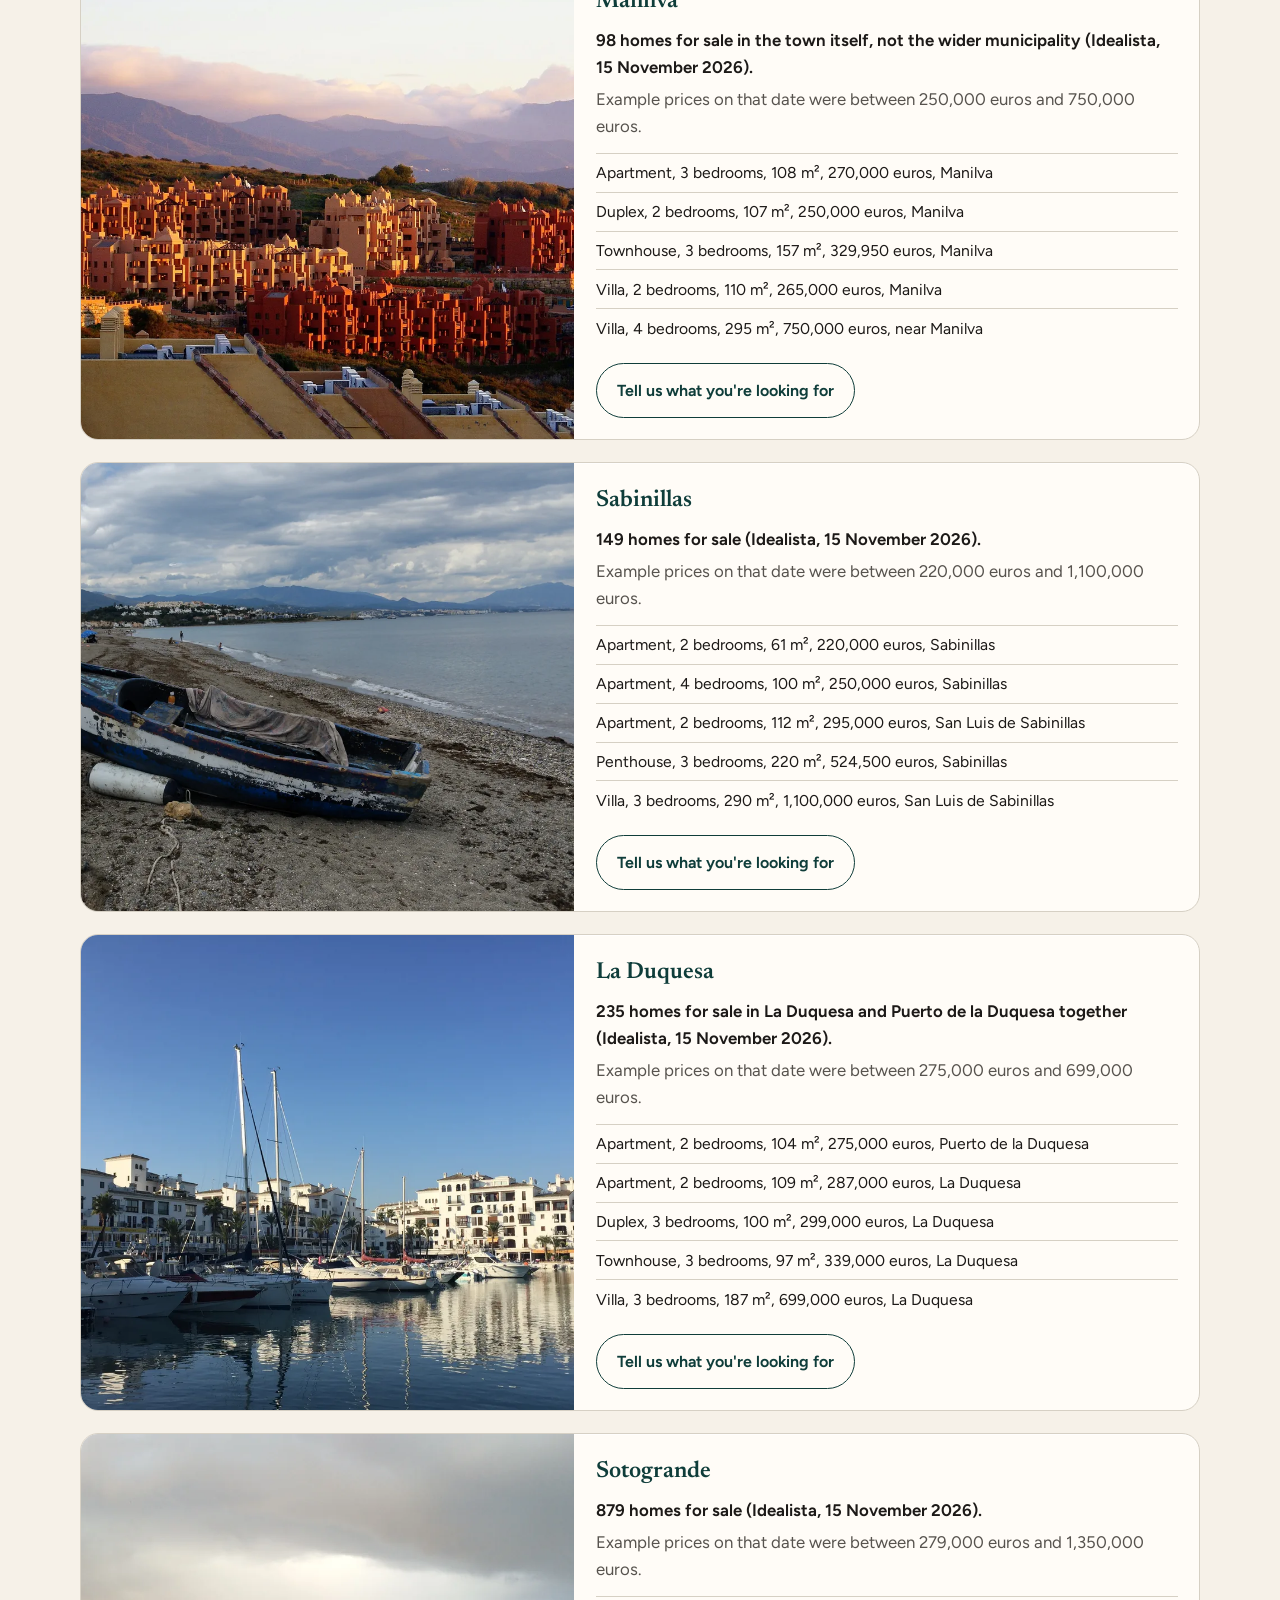
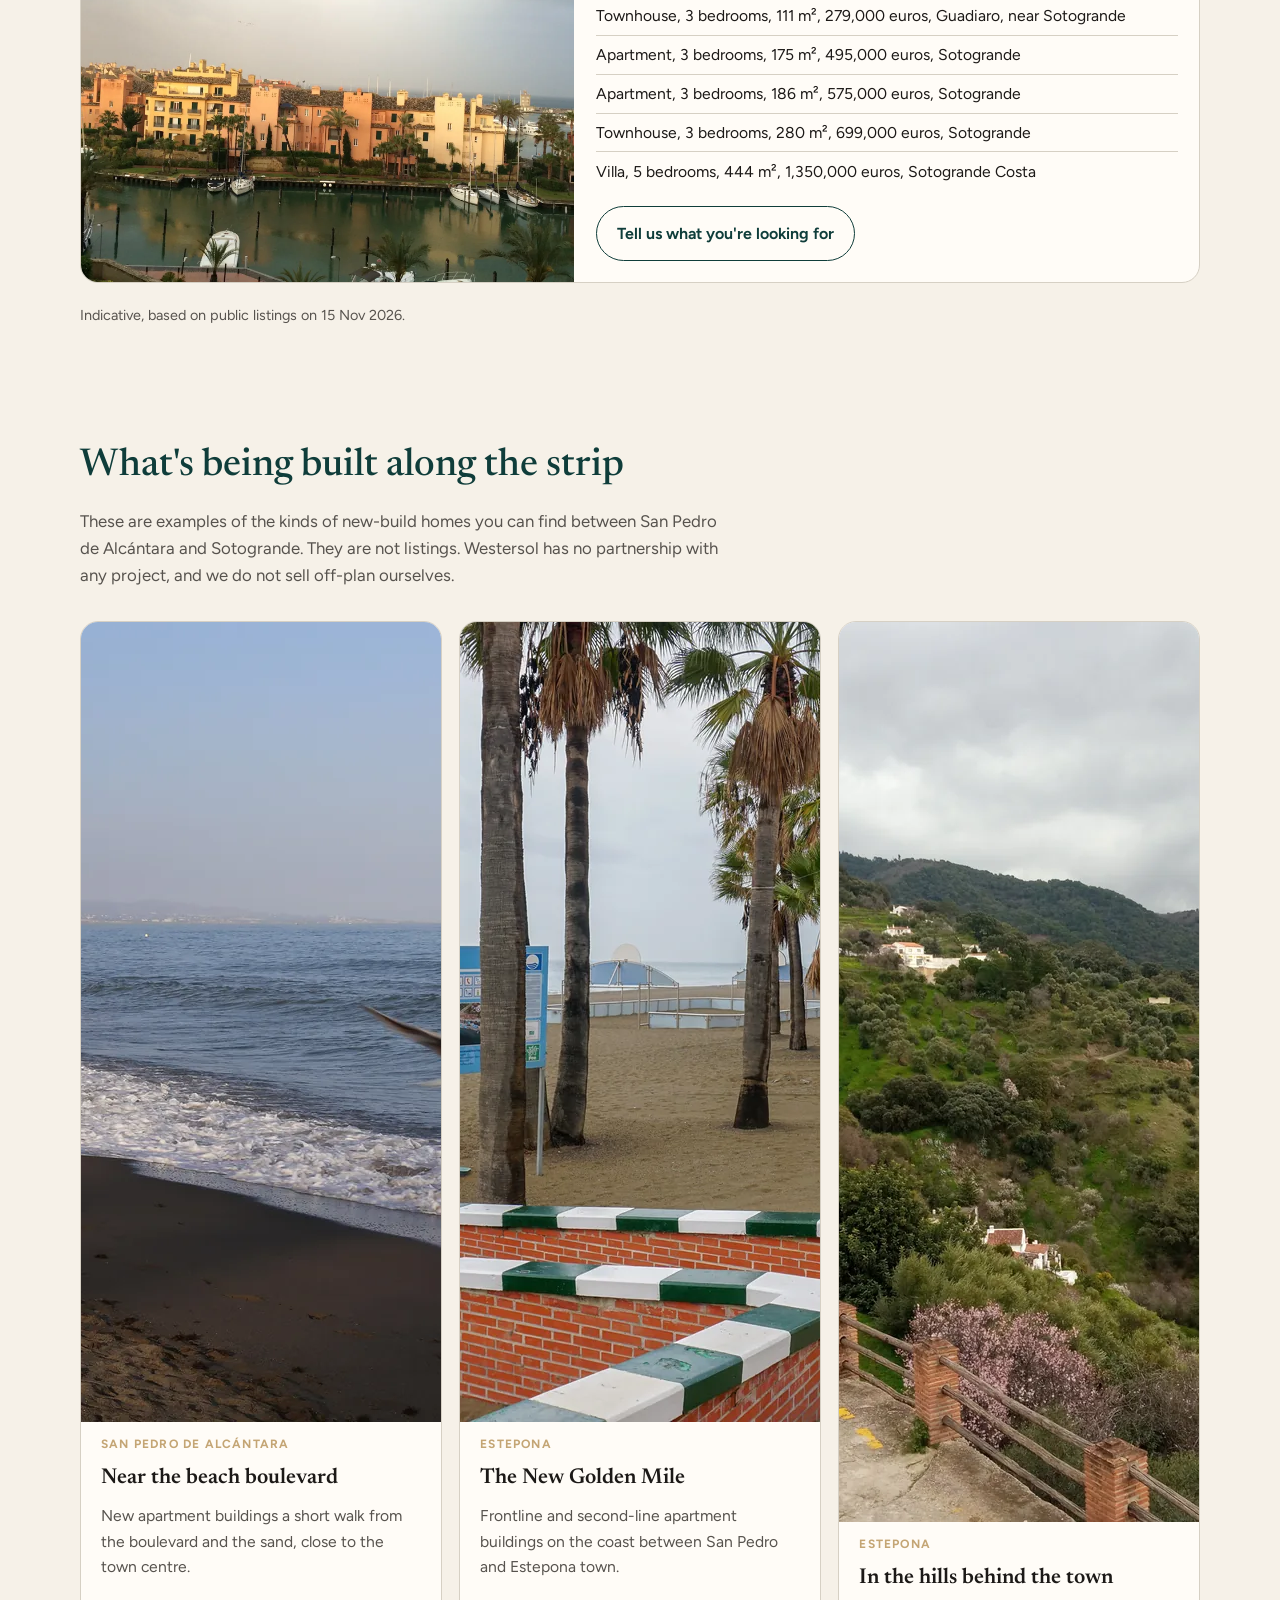
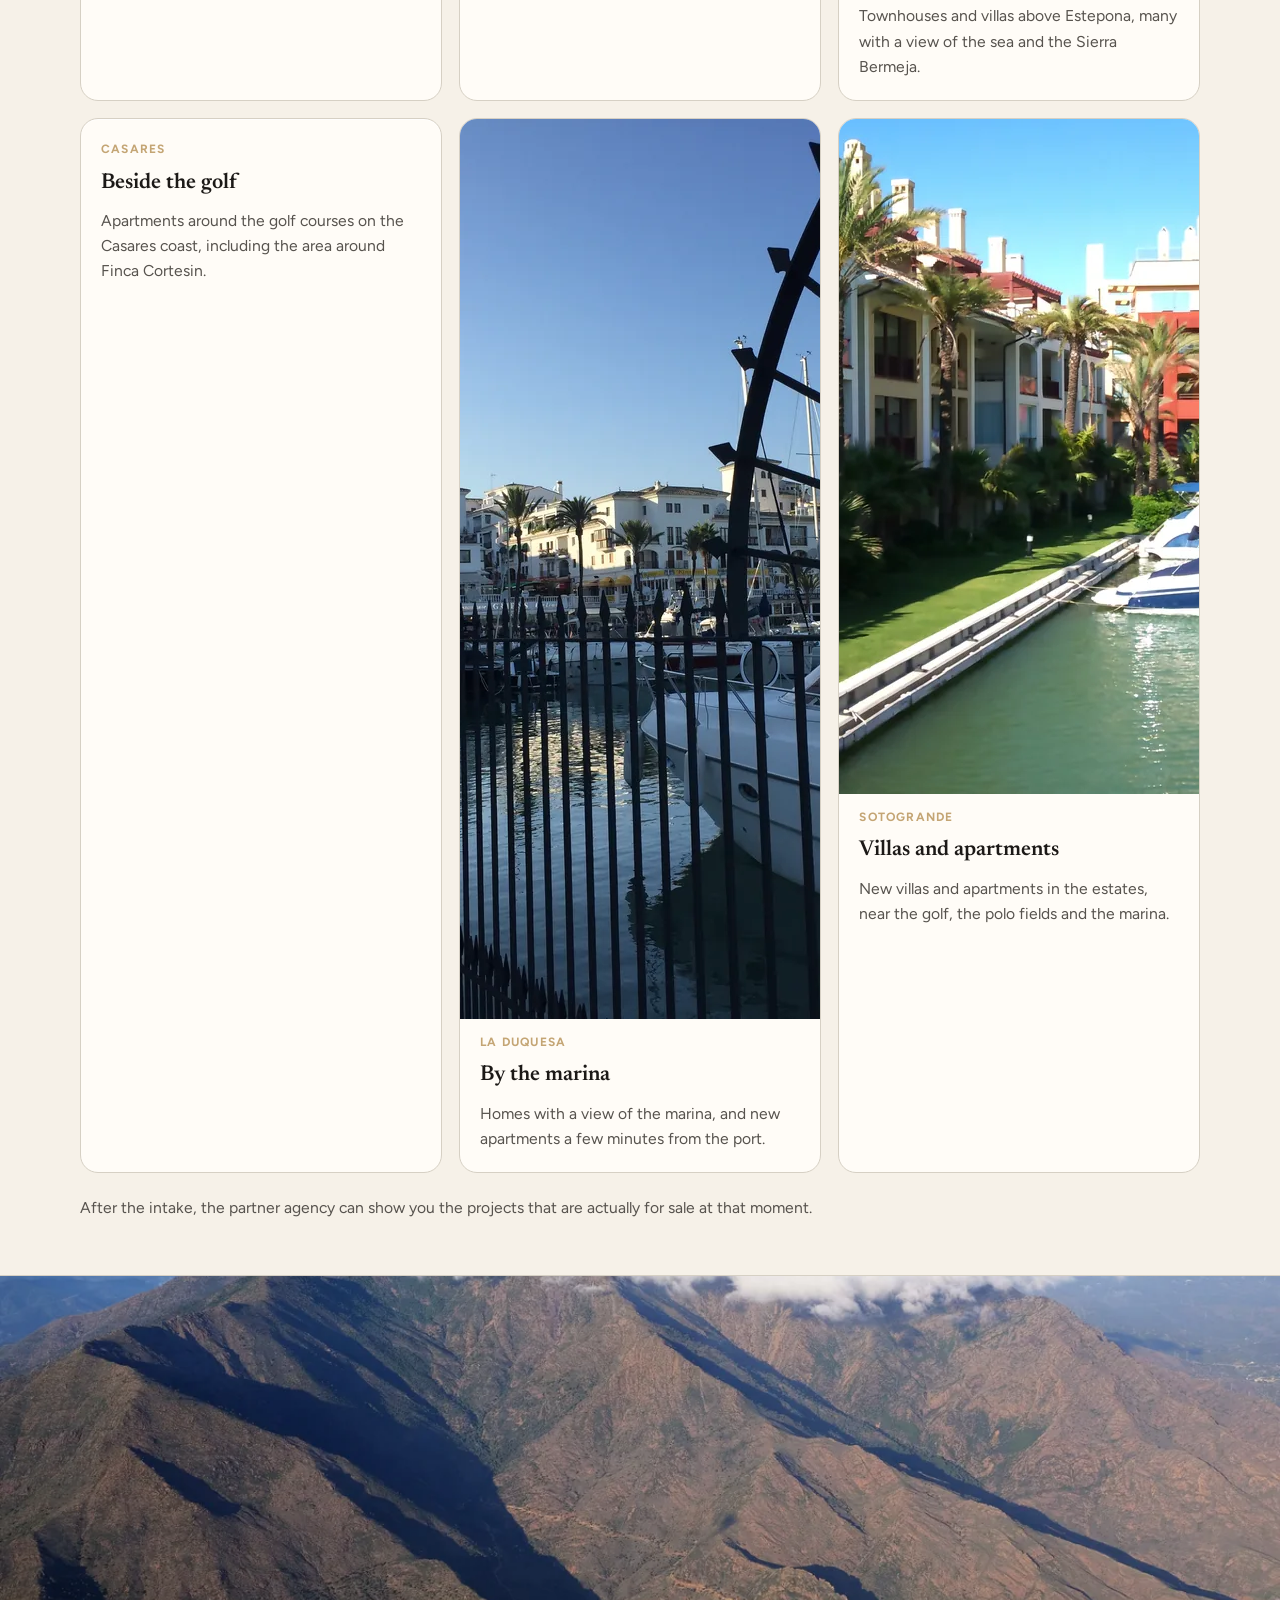
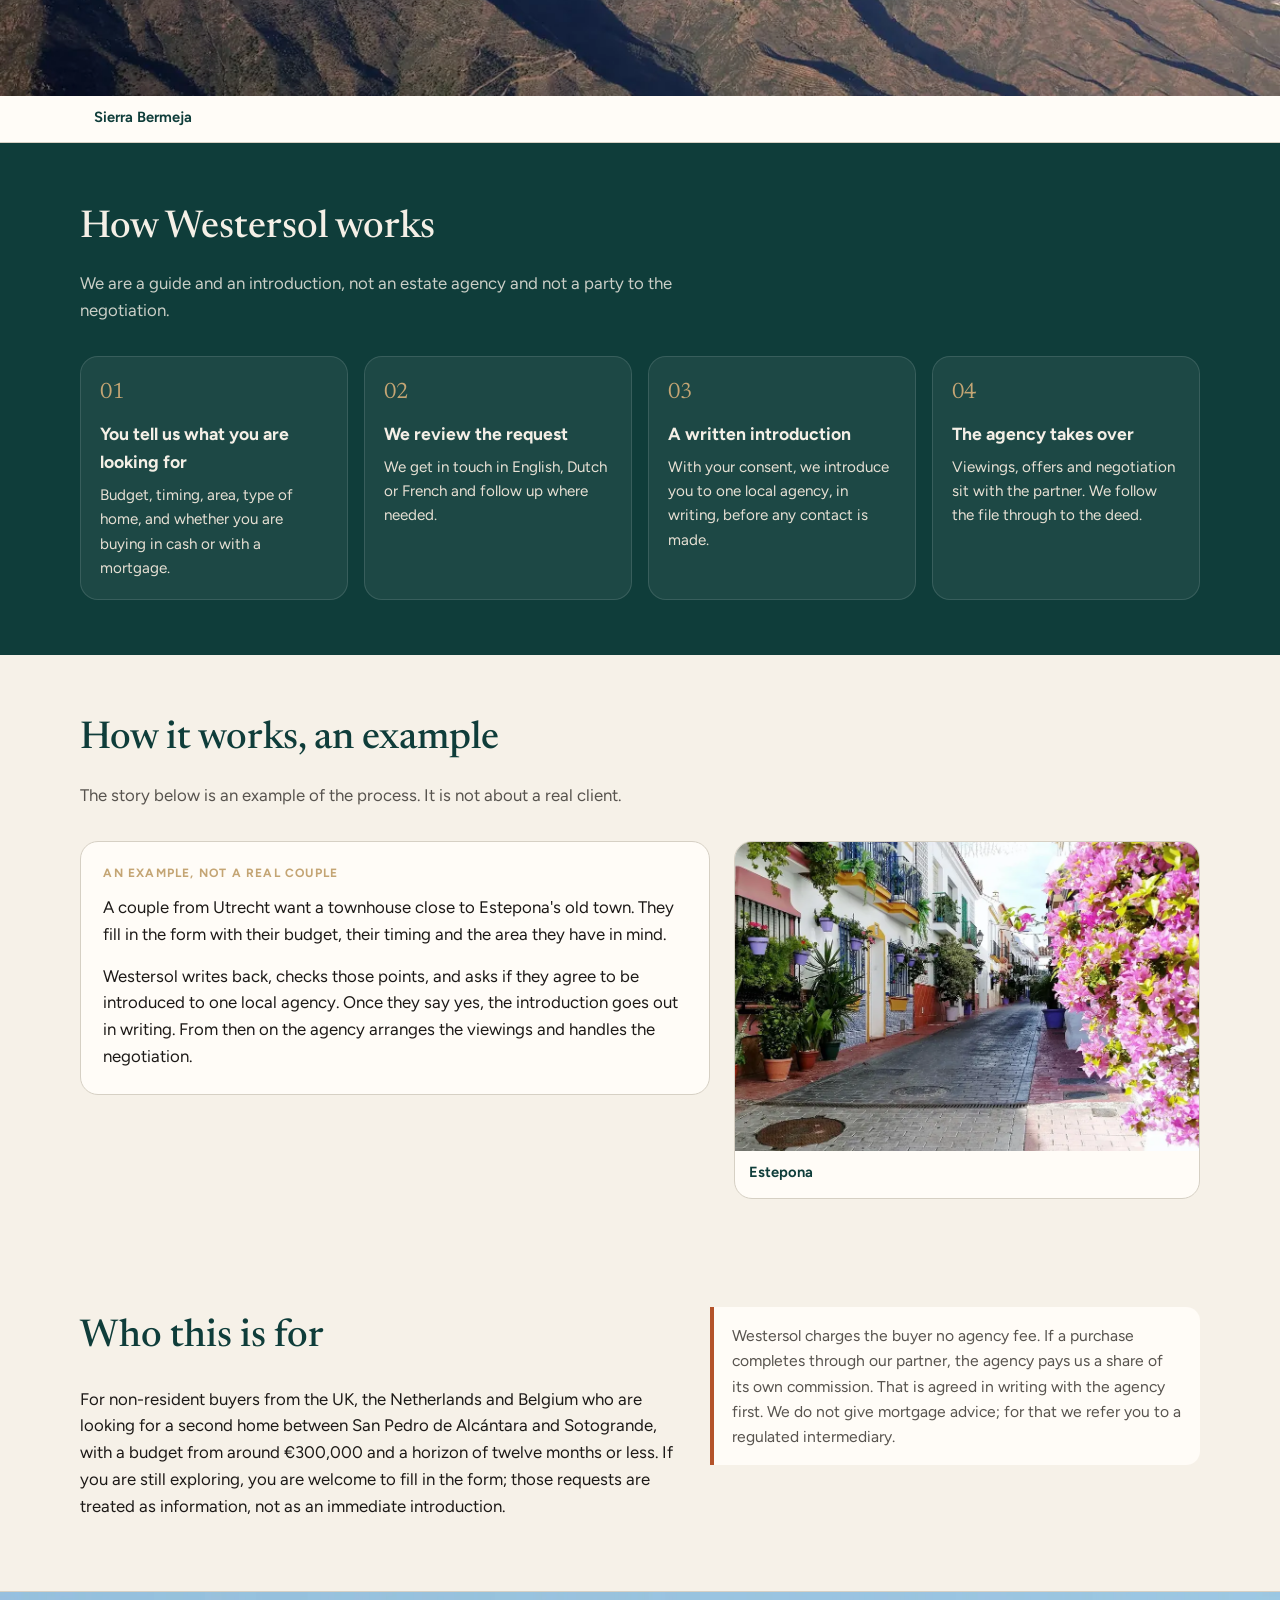
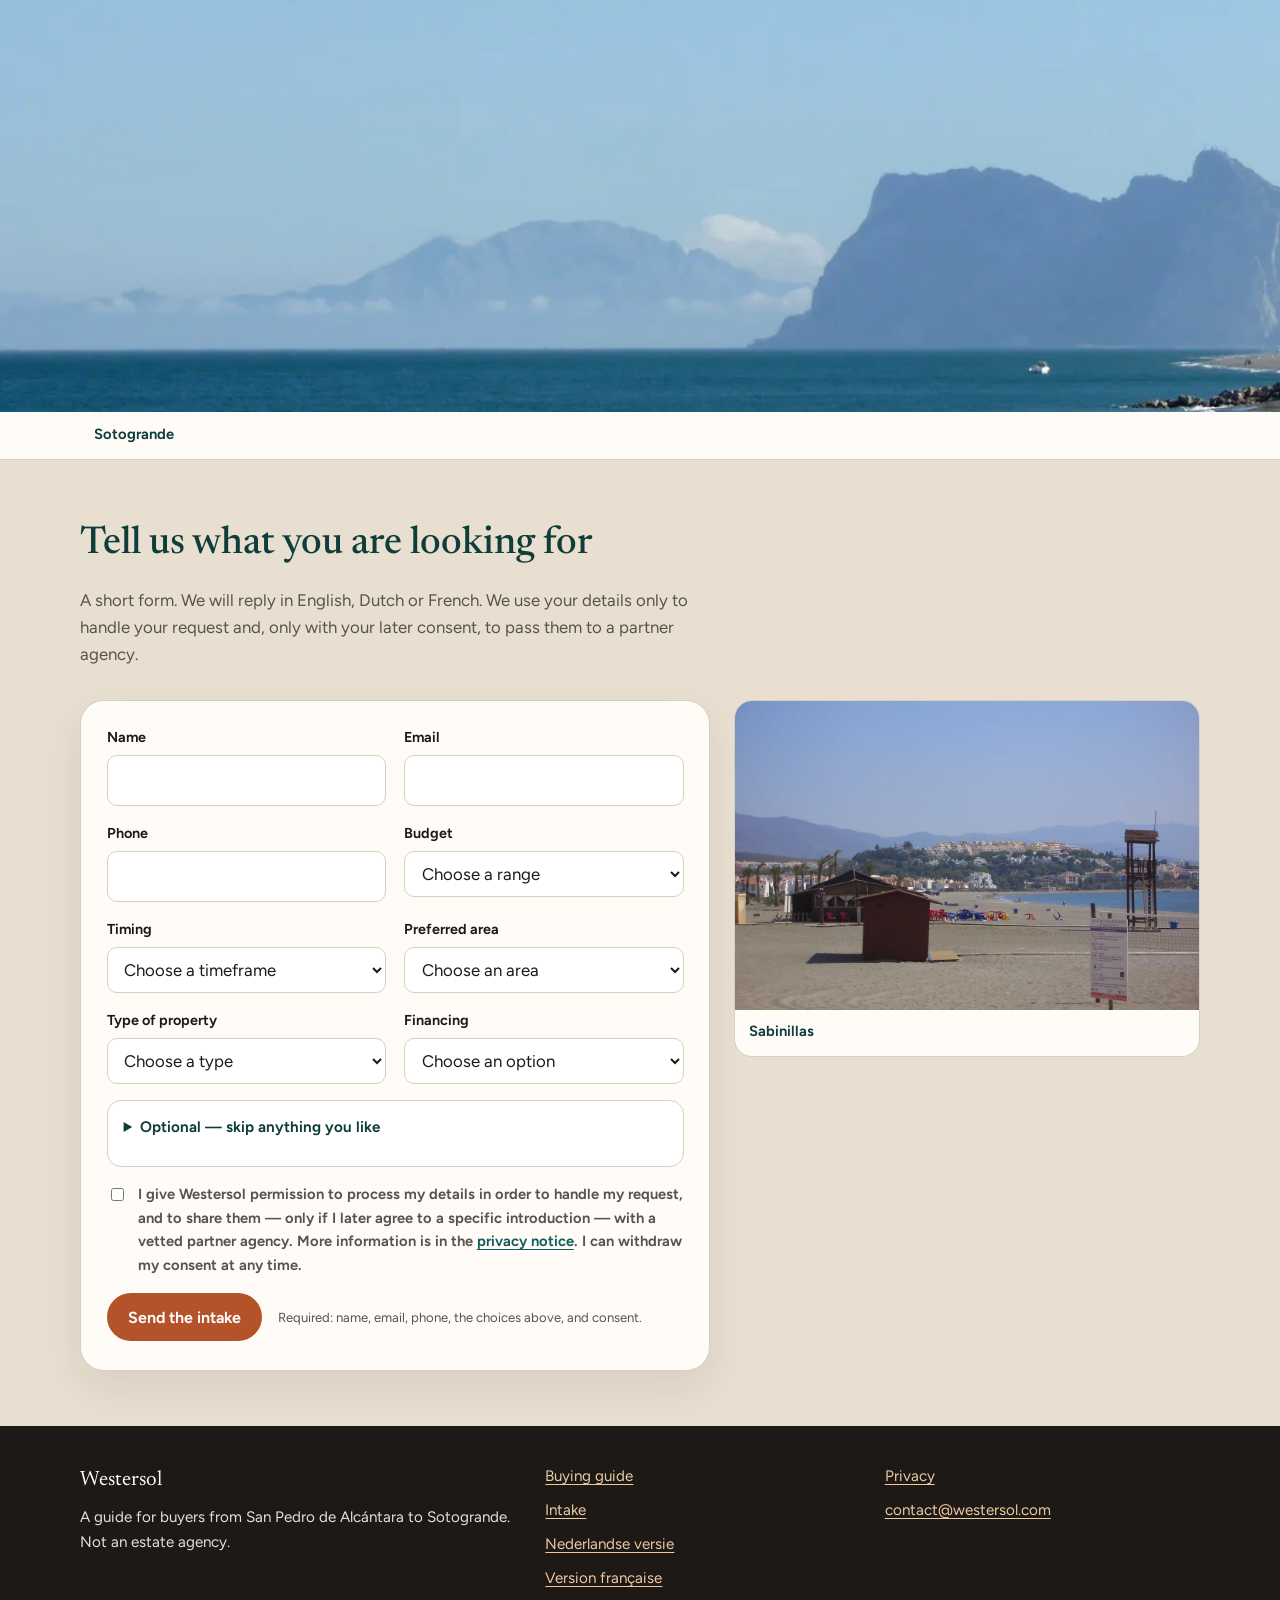
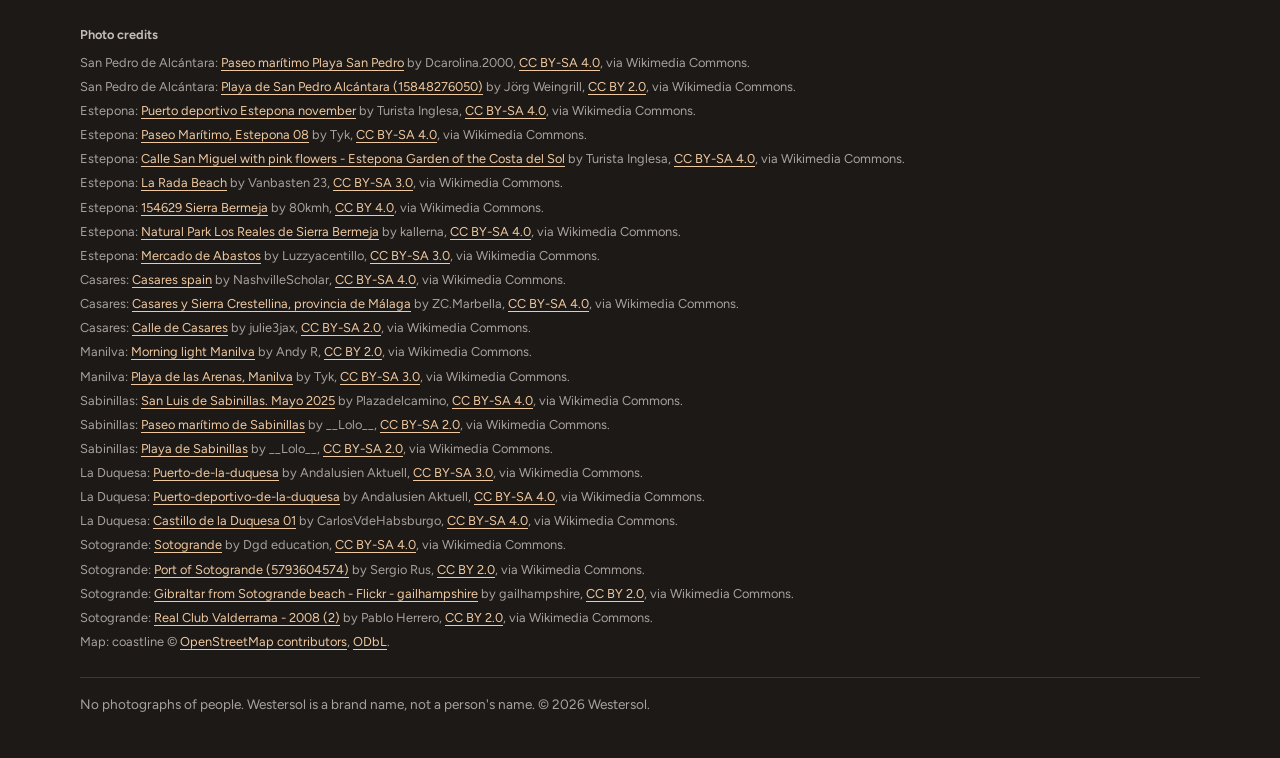
==== commit aae97074: "Add sun wordmark in the header, fix town dots on the coast map, and retarget EN/FR audience copy. Pr" ====
--- a/en/index.html
+++ b/en/index.html
@@ -21,12 +21,14 @@
   <link rel="preconnect" href="https://fonts.gstatic.com" crossorigin>
   <link href="https://fonts.googleapis.com/css2?family=Figtree:wght@400;500;600;700&family=Newsreader:opsz,wght@6..72,500;6..72,600&display=swap" rel="stylesheet">
   <link rel="stylesheet" href="../styles.css">
-  <link rel="icon" href="../favicon.svg" type="image/svg+xml">
+  <link rel="icon" href="../img/logo/icon.svg" type="image/svg+xml">
+  <link rel="icon" href="../img/logo/icon-192.png" sizes="192x192" type="image/png">
+  <link rel="apple-touch-icon" href="../img/logo/icon-192.png">
 </head>
 <body>
   <header class="site-header">
     <div class="wrap header-inner">
-      <a class="logo" href="./">Wester<span>sol</span></a>
+      <a class="logo" href="./"><img src="../img/logo/wordmark.svg" width="155" height="36" alt="Westersol"></a>
       <nav>
         <a class="hide-sm" href="#guide">Buying guide</a>
         <a class="hide-sm" href="#how">How it works</a>
@@ -372,7 +374,7 @@
           </li>
           <li>
             <h3>We review the request</h3>
-            <p>We get in touch in Dutch, French or English and follow up where needed.</p>
+            <p>We get in touch in English, Dutch or French and follow up where needed.</p>
           </li>
           <li>
             <h3>A written introduction</h3>
@@ -421,7 +423,7 @@
       <div class="wrap costs">
         <div>
           <h2>Who this is for</h2>
-          <p>For buyers from the Netherlands, Belgium or France who are looking for a permanent home, a second home or a quiet investment between San Pedro de Alcántara and Sotogrande, with a budget from around €300,000 and a horizon of twelve months or less. If you are still exploring, you are welcome to fill in the form; those requests are treated as information, not as an immediate introduction.</p>
+          <p>For non-resident buyers from the UK, the Netherlands and Belgium who are looking for a second home between San Pedro de Alcántara and Sotogrande, with a budget from around €300,000 and a horizon of twelve months or less. If you are still exploring, you are welcome to fill in the form; those requests are treated as information, not as an immediate introduction.</p>
         </div>
         <div class="note">
           Westersol charges the buyer no agency fee. If a purchase completes through our partner, the agency pays us a share of its own commission. That is agreed in writing with the agency first. We do not give mortgage advice; for that we refer you to a regulated intermediary.
@@ -438,7 +440,7 @@
       <div class="wrap">
         <div class="section-head">
           <h2>Tell us what you are looking for</h2>
-          <p>A short form. We will reply in Dutch, French or English. We use your details only to handle your request and, only with your later consent, to pass them to a partner agency.</p>
+          <p>A short form. We will reply in English, Dutch or French. We use your details only to handle your request and, only with your later consent, to pass them to a partner agency.</p>
         </div>
         <div class="intake-layout">
         <div class="form-panel">
--- a/styles.css
+++ b/styles.css
@@ -52,14 +52,18 @@
   min-height: 4.25rem;
 }
 .logo {
-  font-family: var(--serif);
-  font-weight: 600;
-  font-size: 1.45rem;
-  letter-spacing: 0.02em;
-  color: var(--sea-deep);
+  display: inline-flex;
+  align-items: center;
+  line-height: 0;
   text-decoration: none;
-}
-.logo span { color: var(--clay); }
+  flex-shrink: 0;
+}
+.logo img {
+  height: 2.2rem;
+  width: auto;
+  display: block;
+  max-width: 13.5rem;
+}
 nav { display: flex; align-items: center; gap: 1.1rem; }
 nav a { color: var(--ink); text-decoration: none; font-weight: 500; font-size: 0.95rem; }
 nav a:hover { color: var(--sea); }
@@ -143,7 +147,7 @@
   height: auto;
   display: block;
   aspect-ratio: 900 / 620;
-  object-fit: cover;
+  object-fit: contain;
   object-position: center;
 }
 
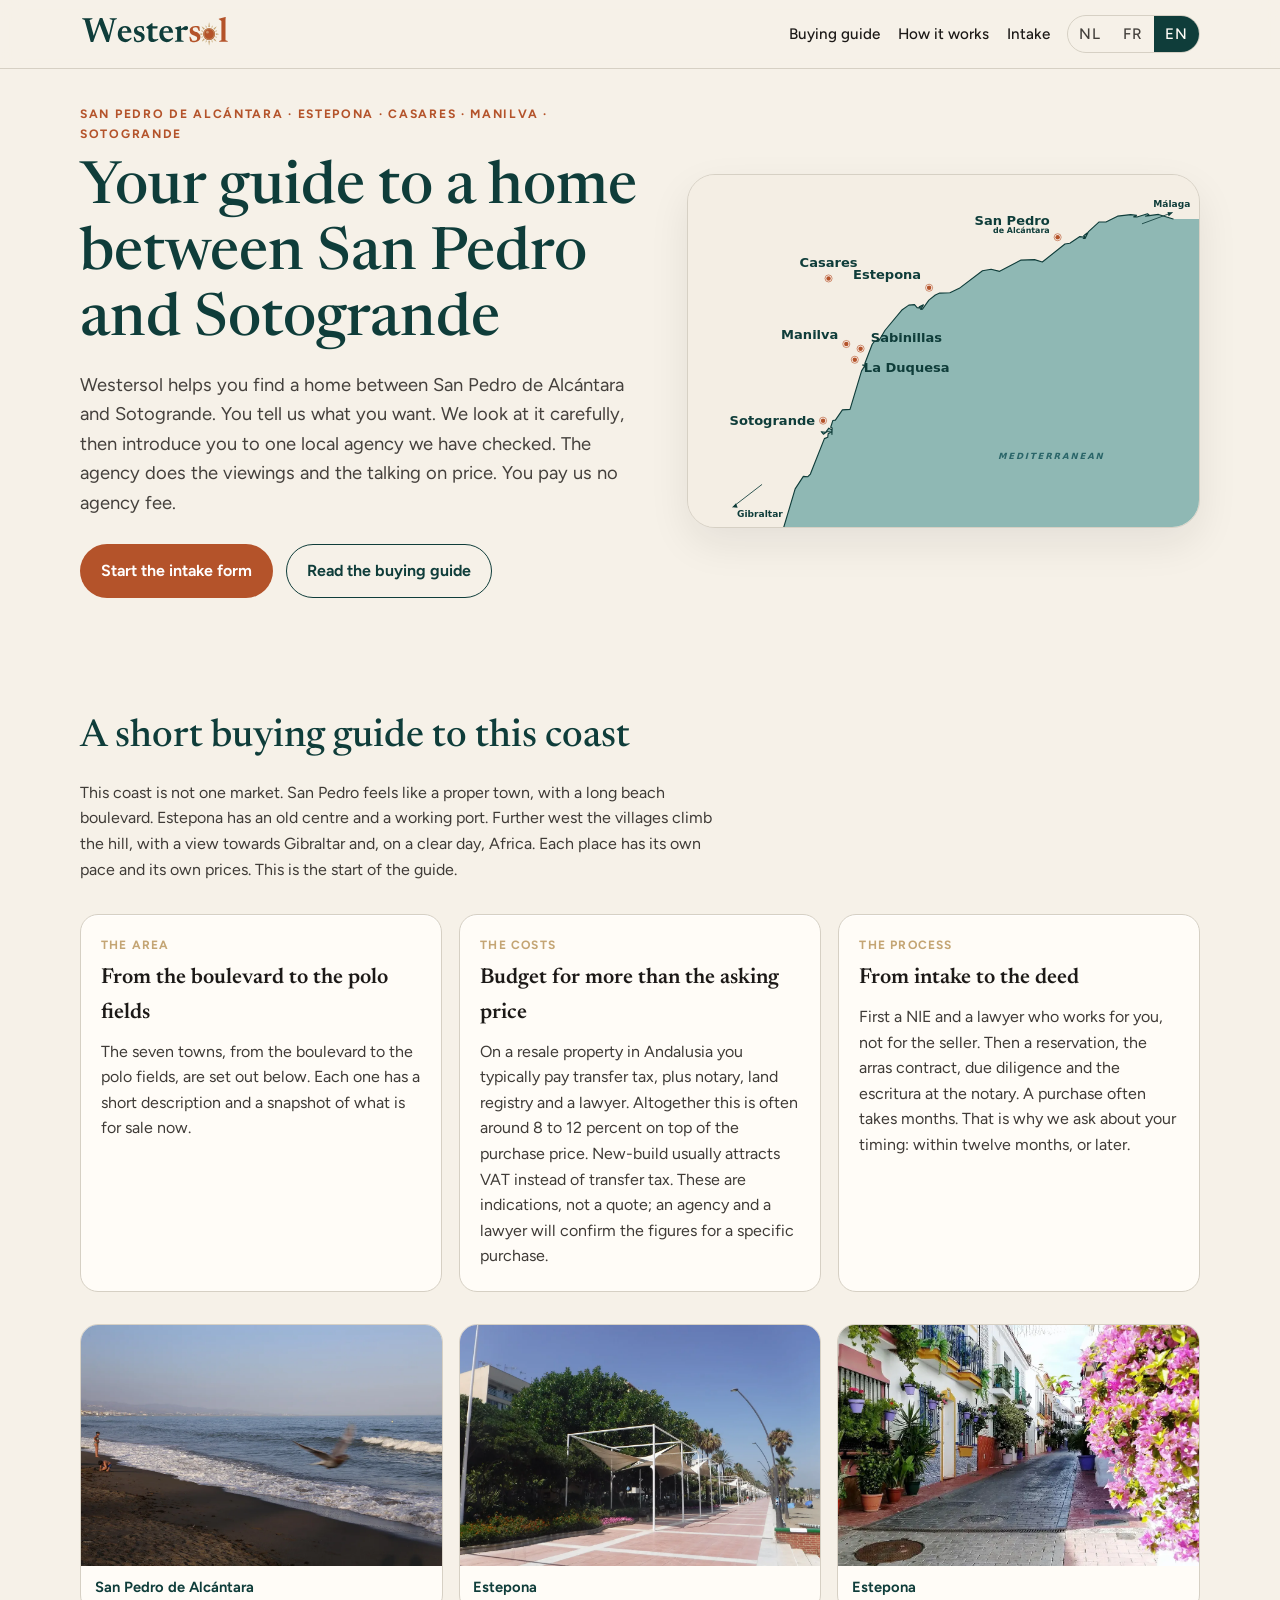
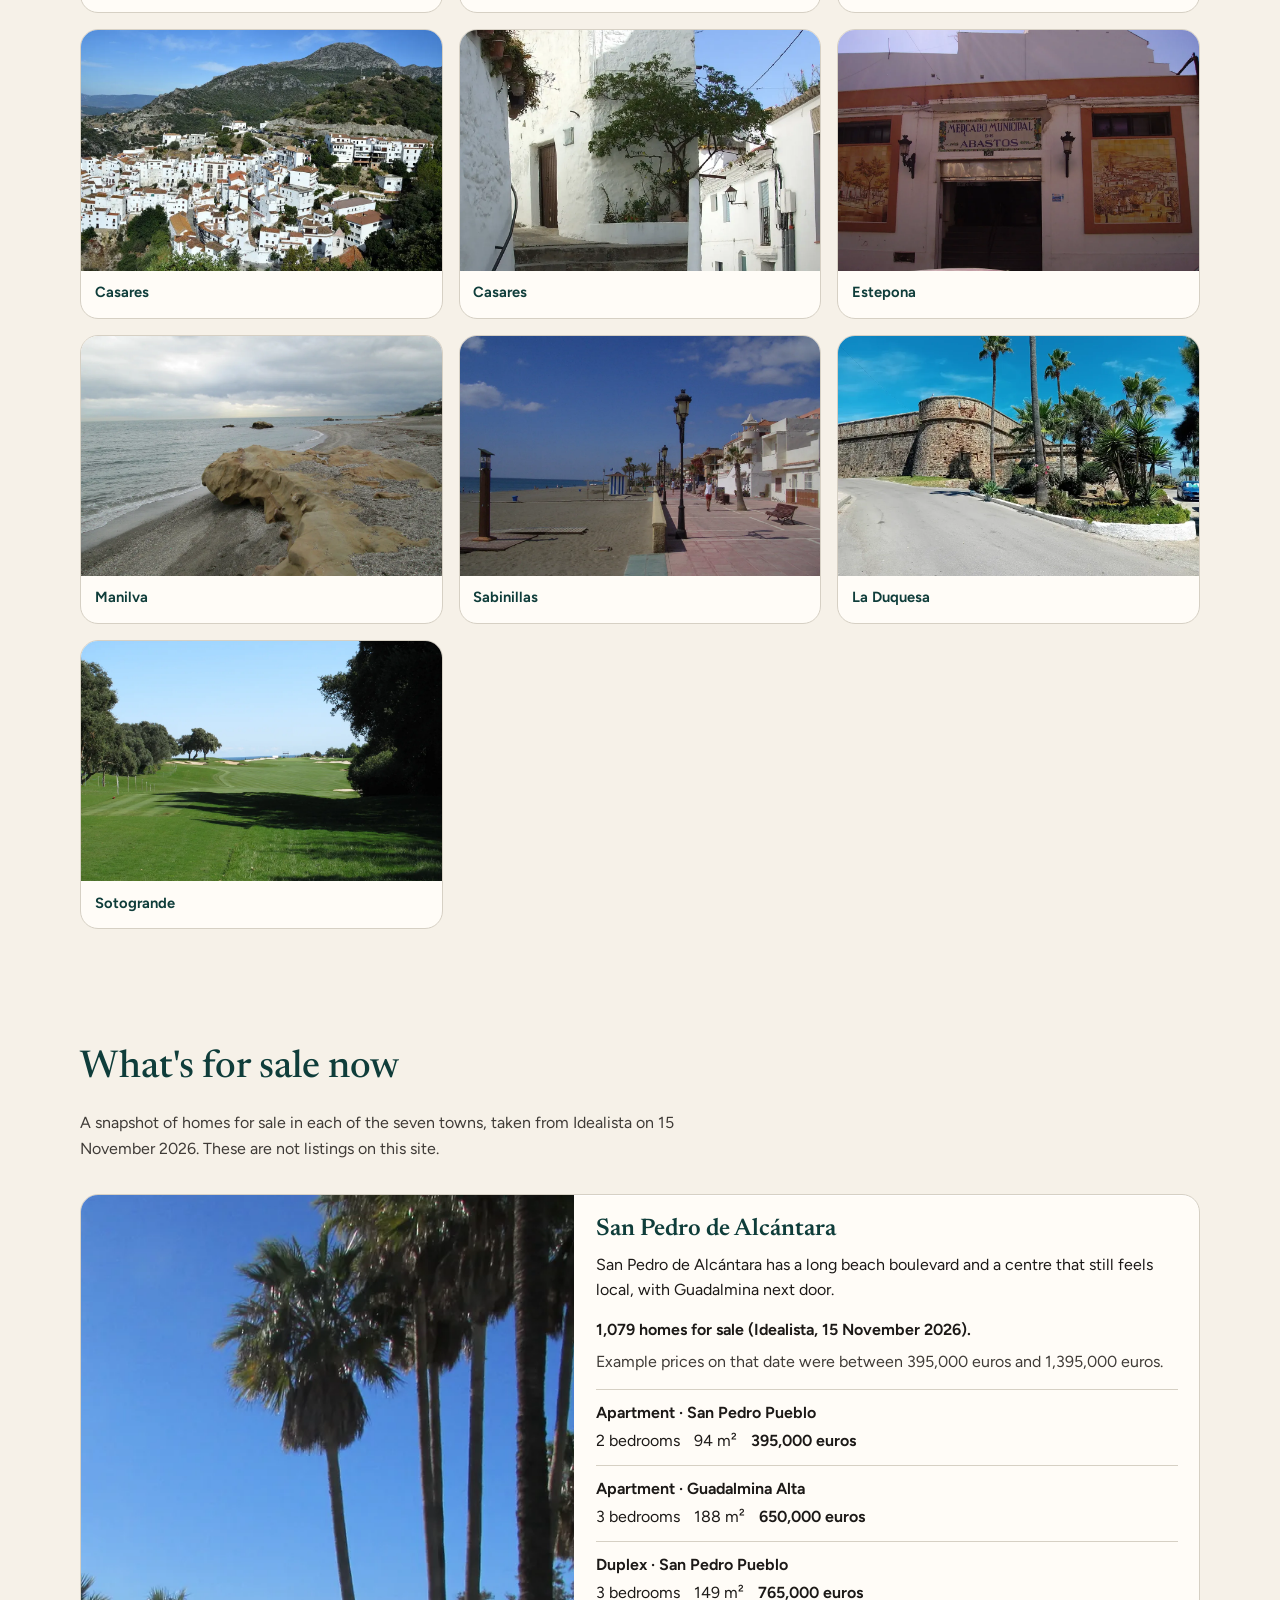
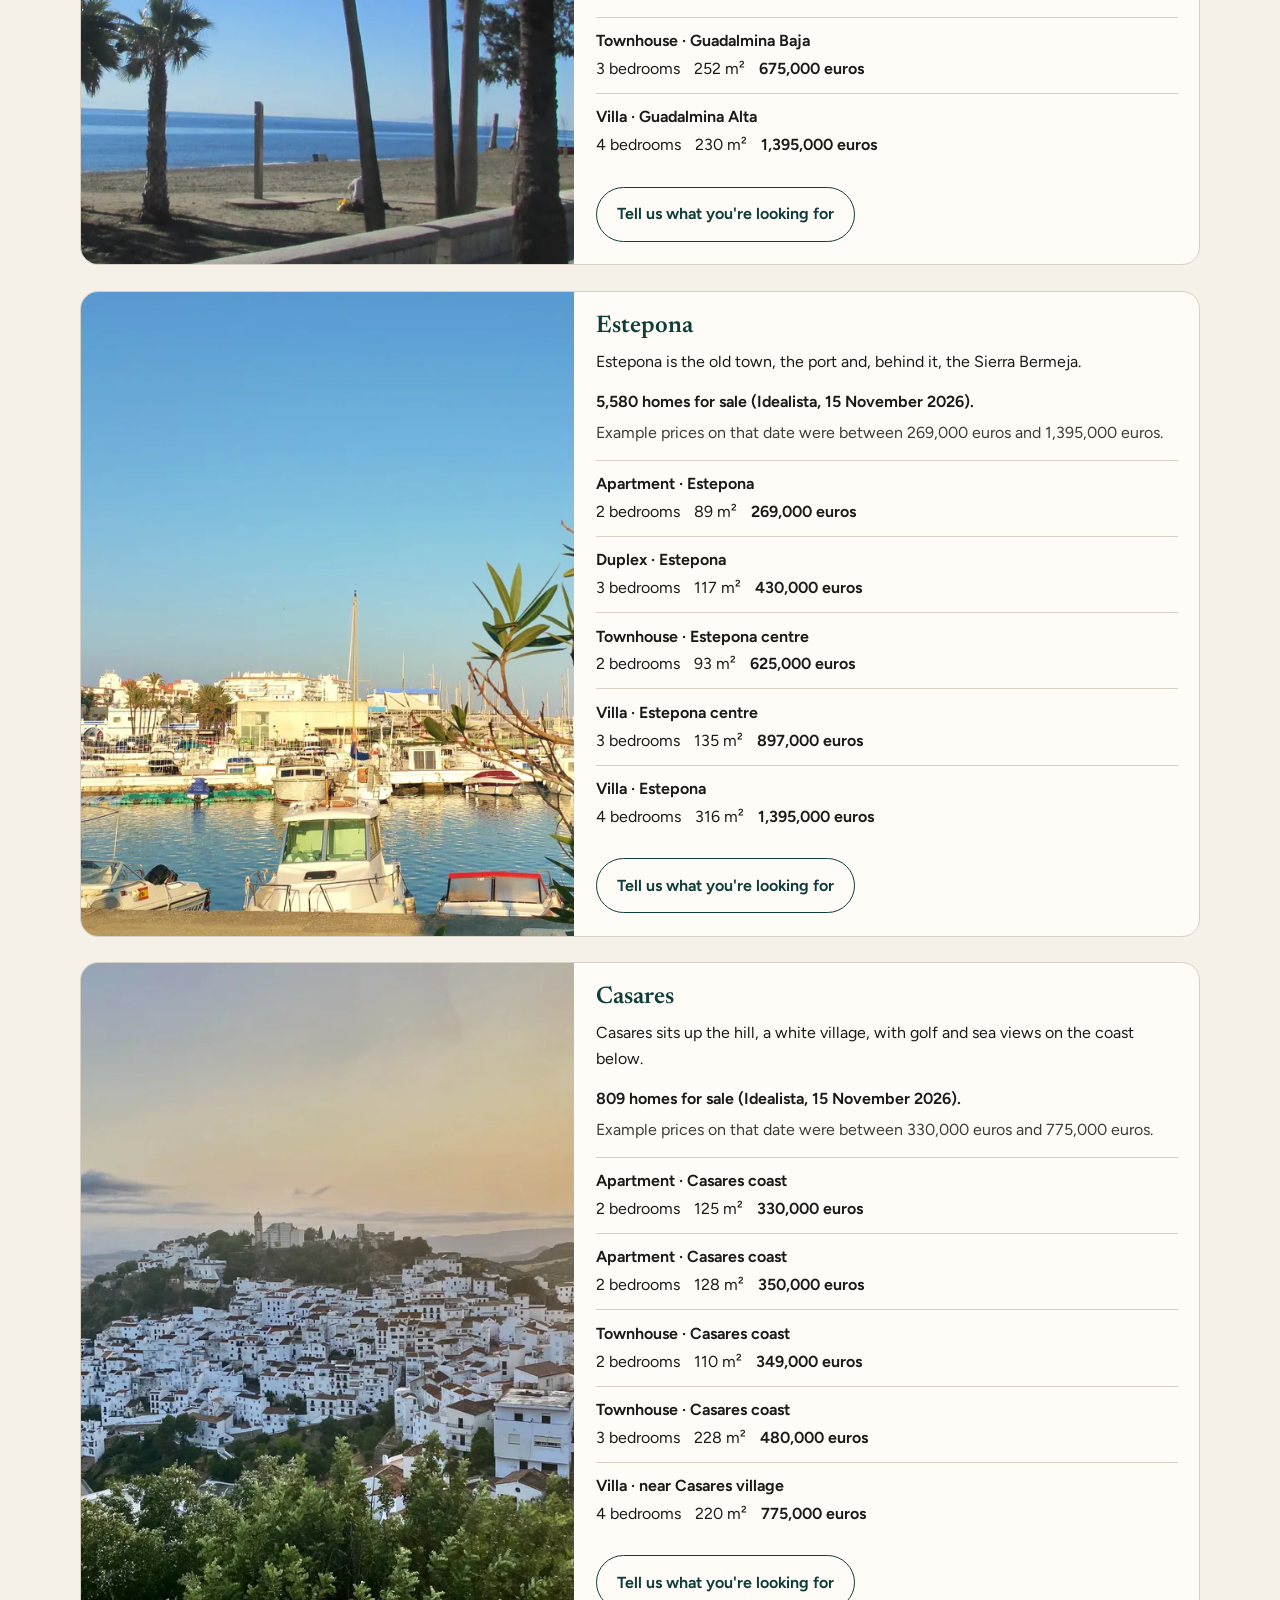
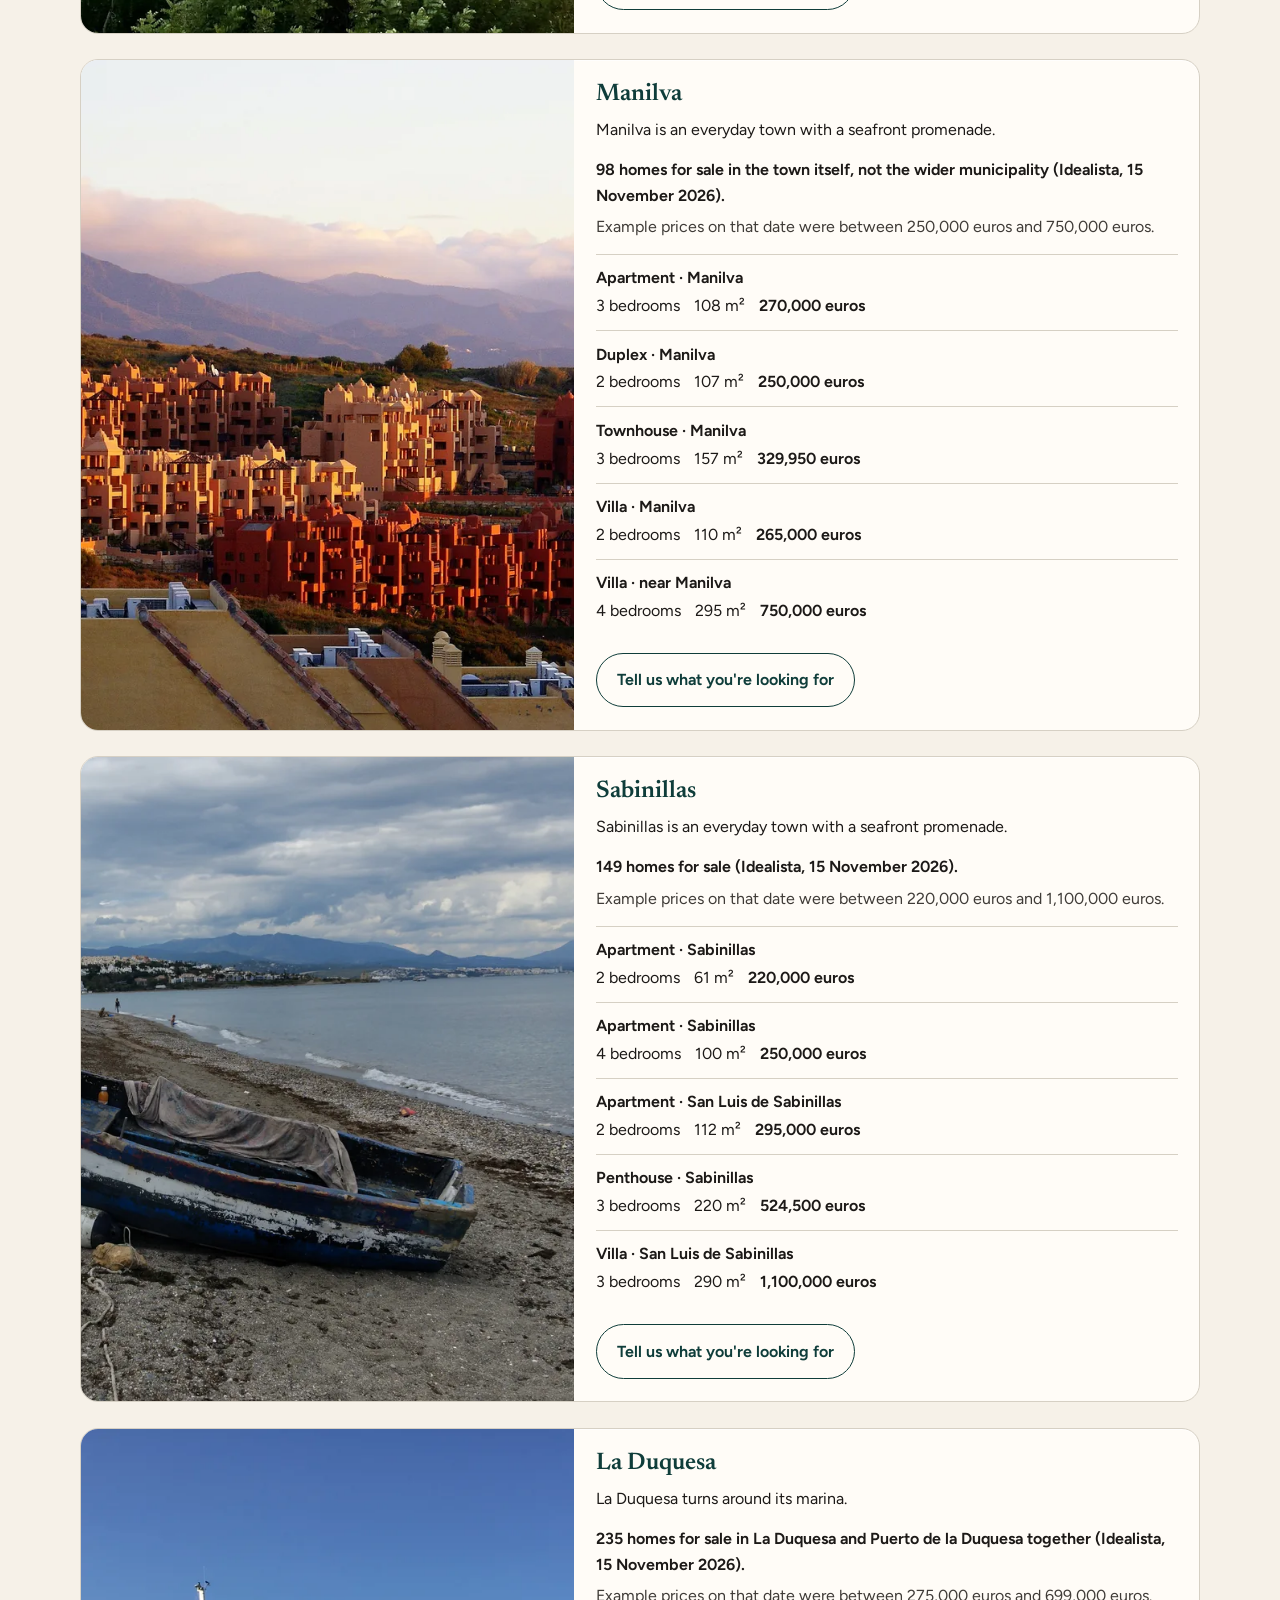
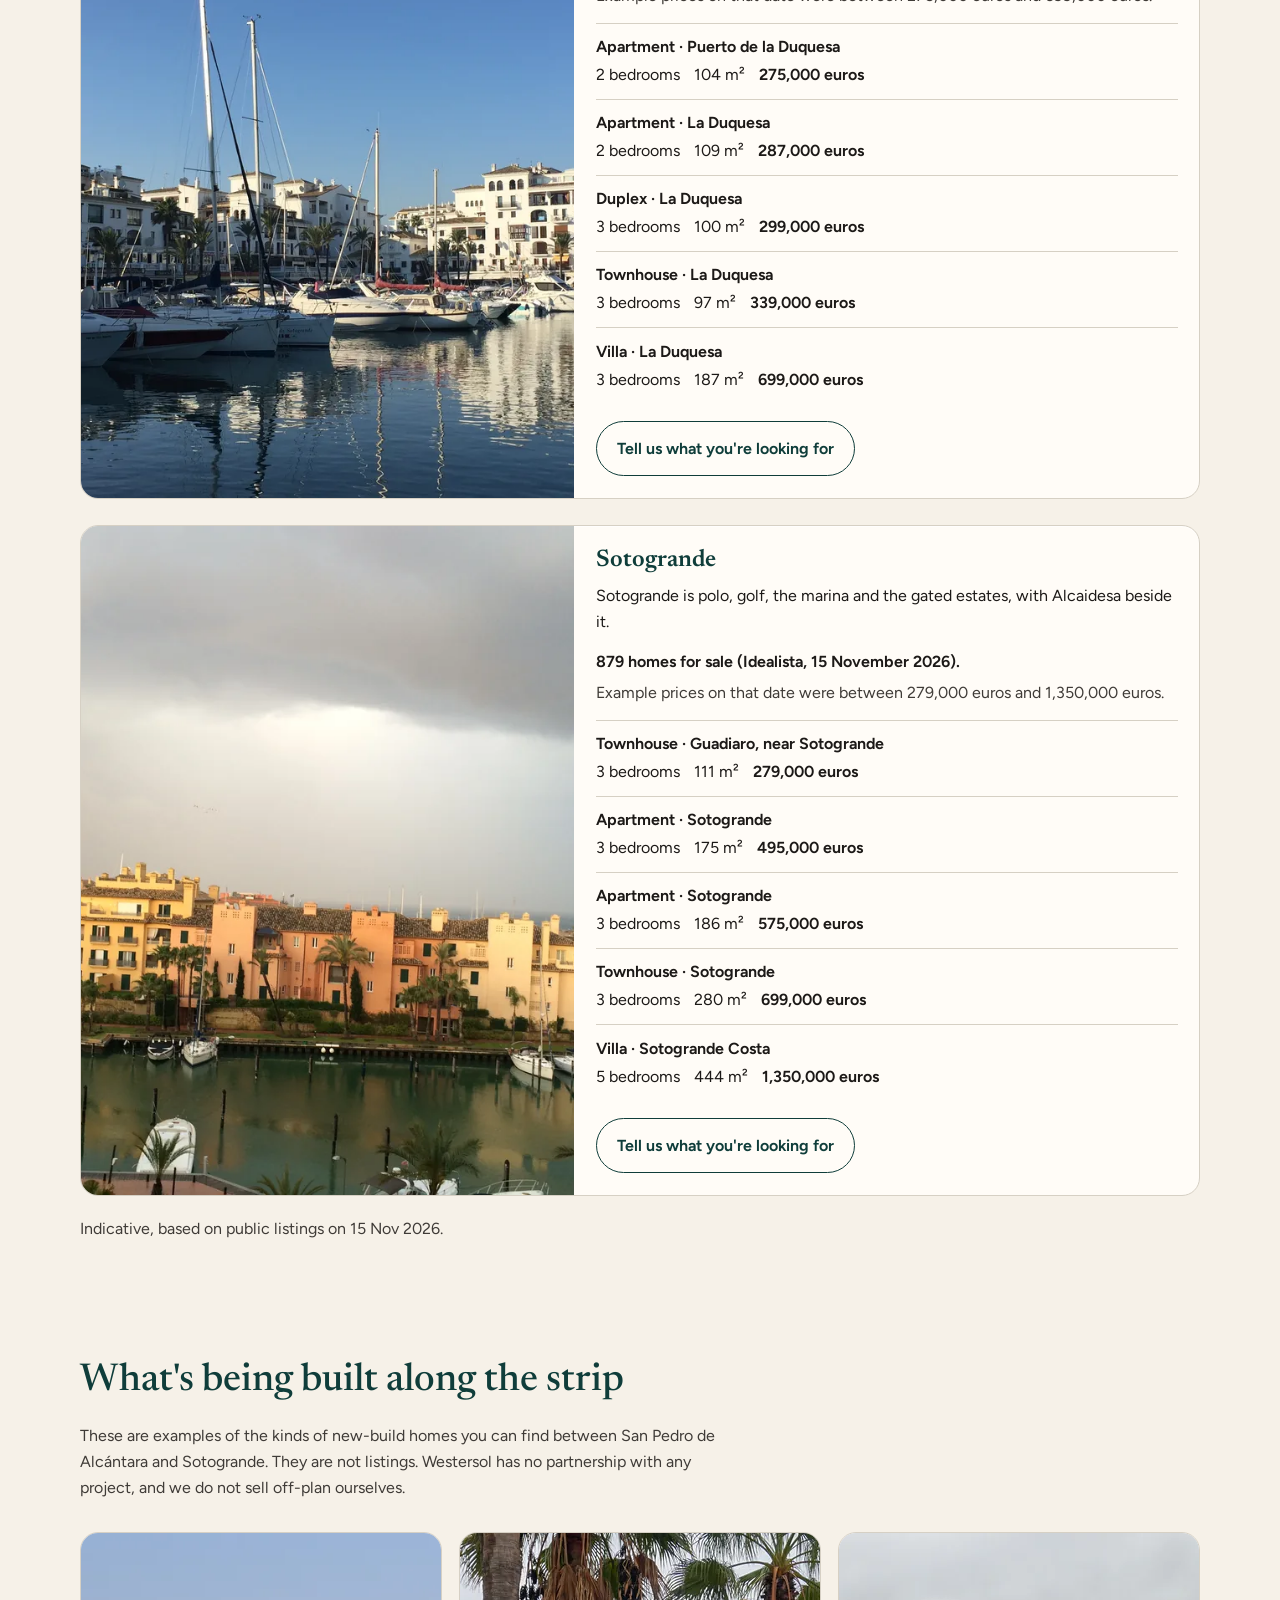
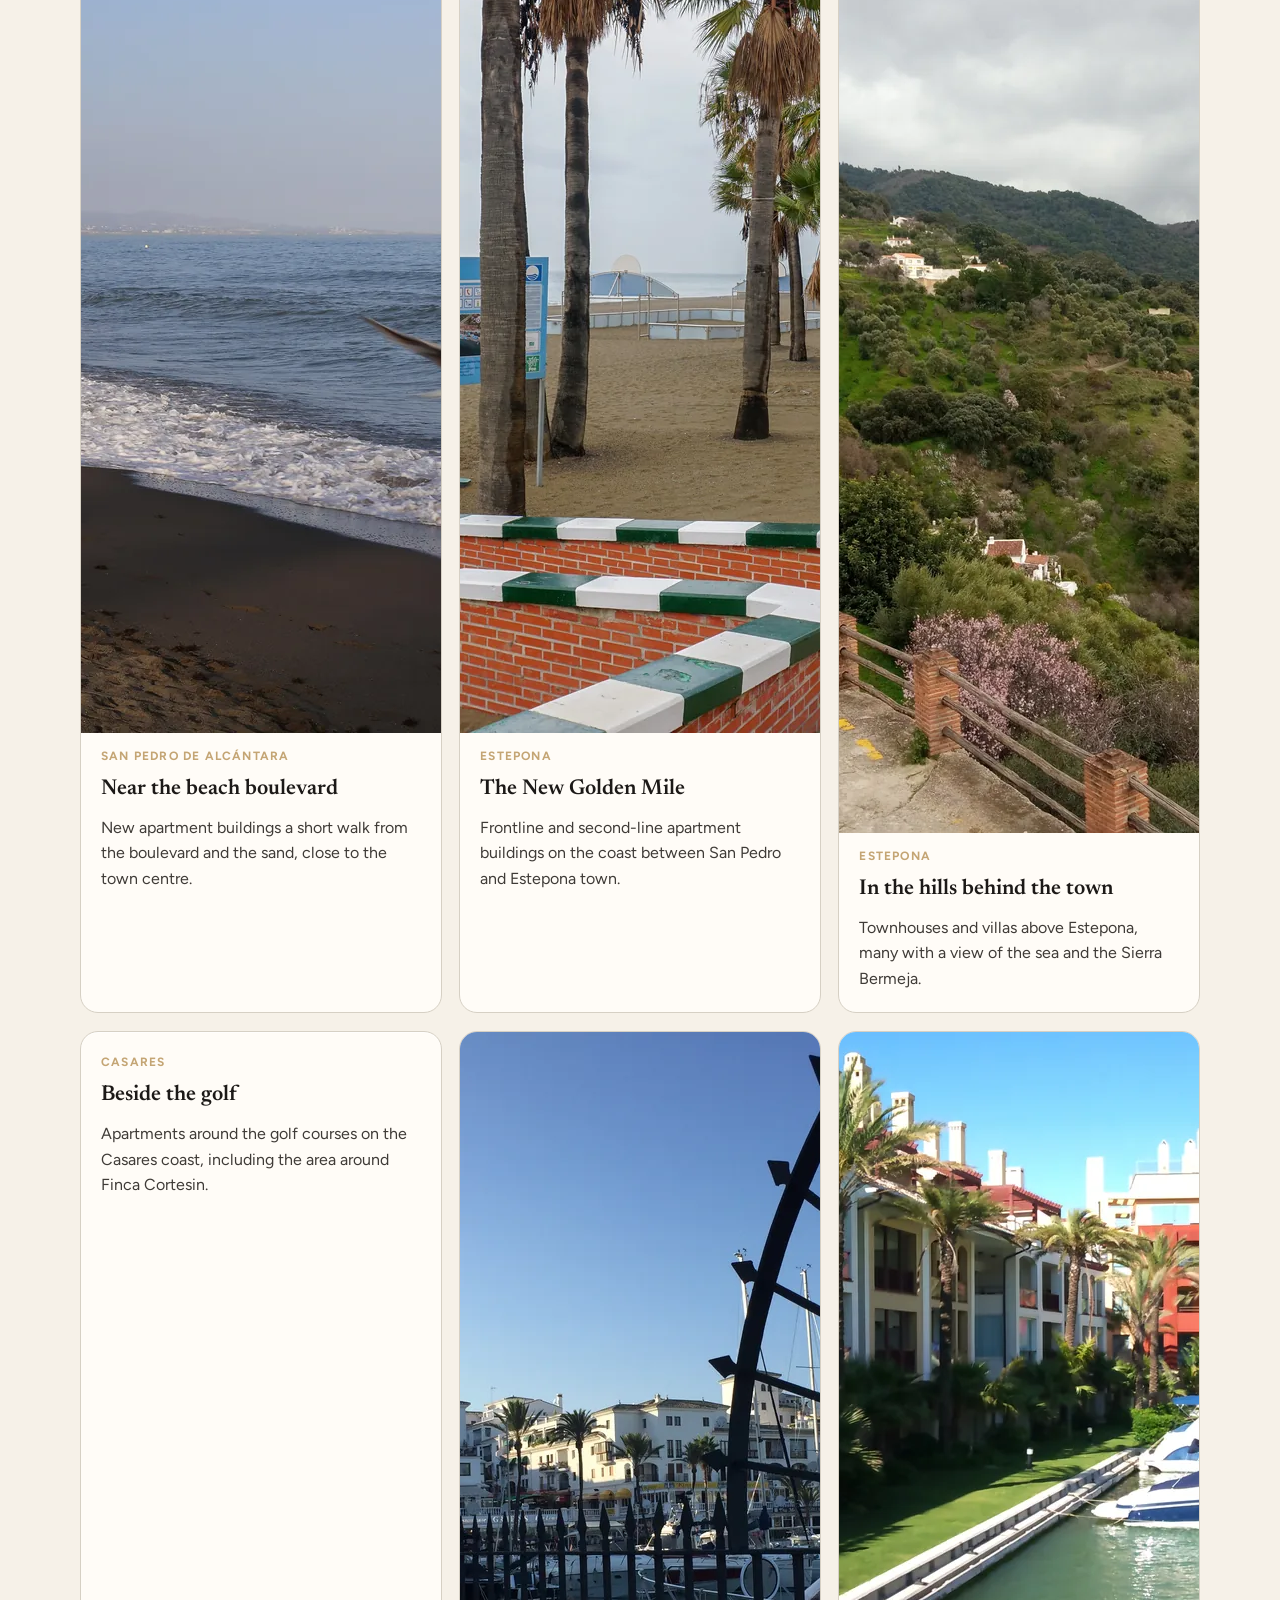
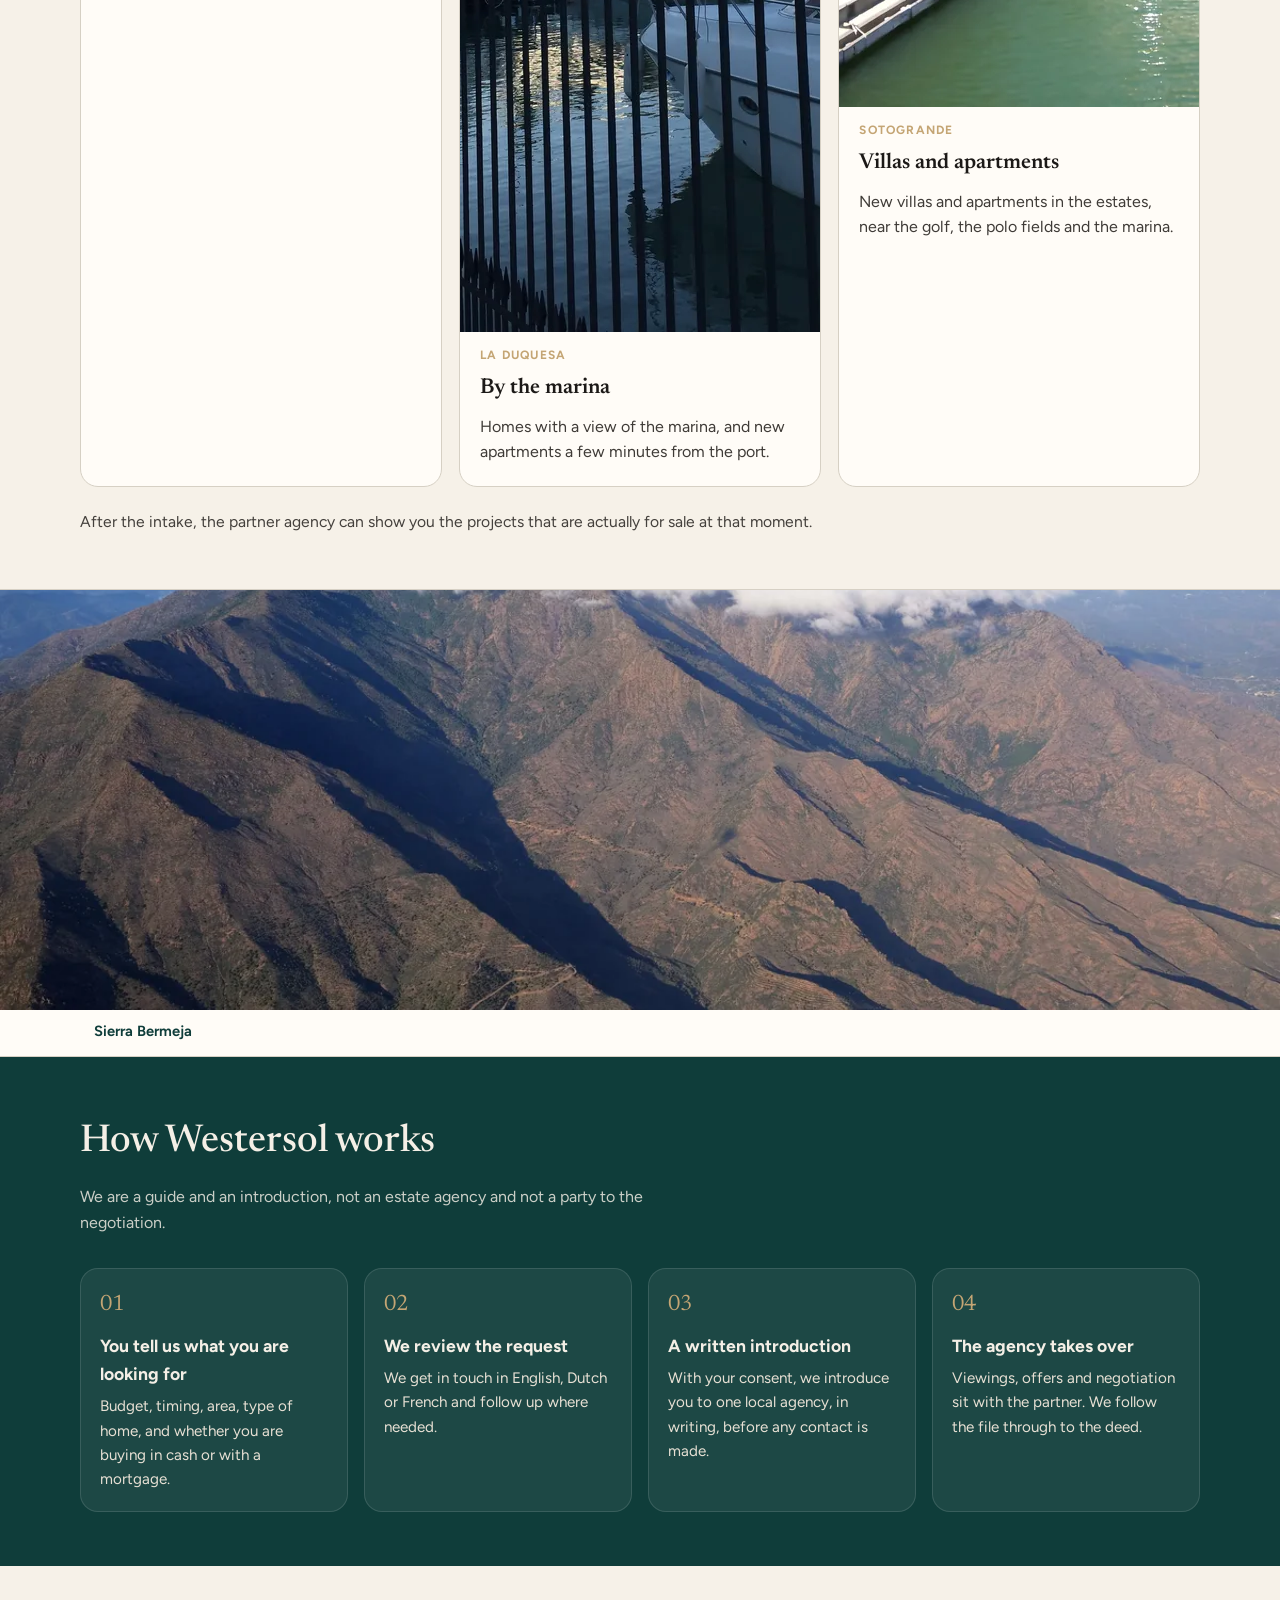
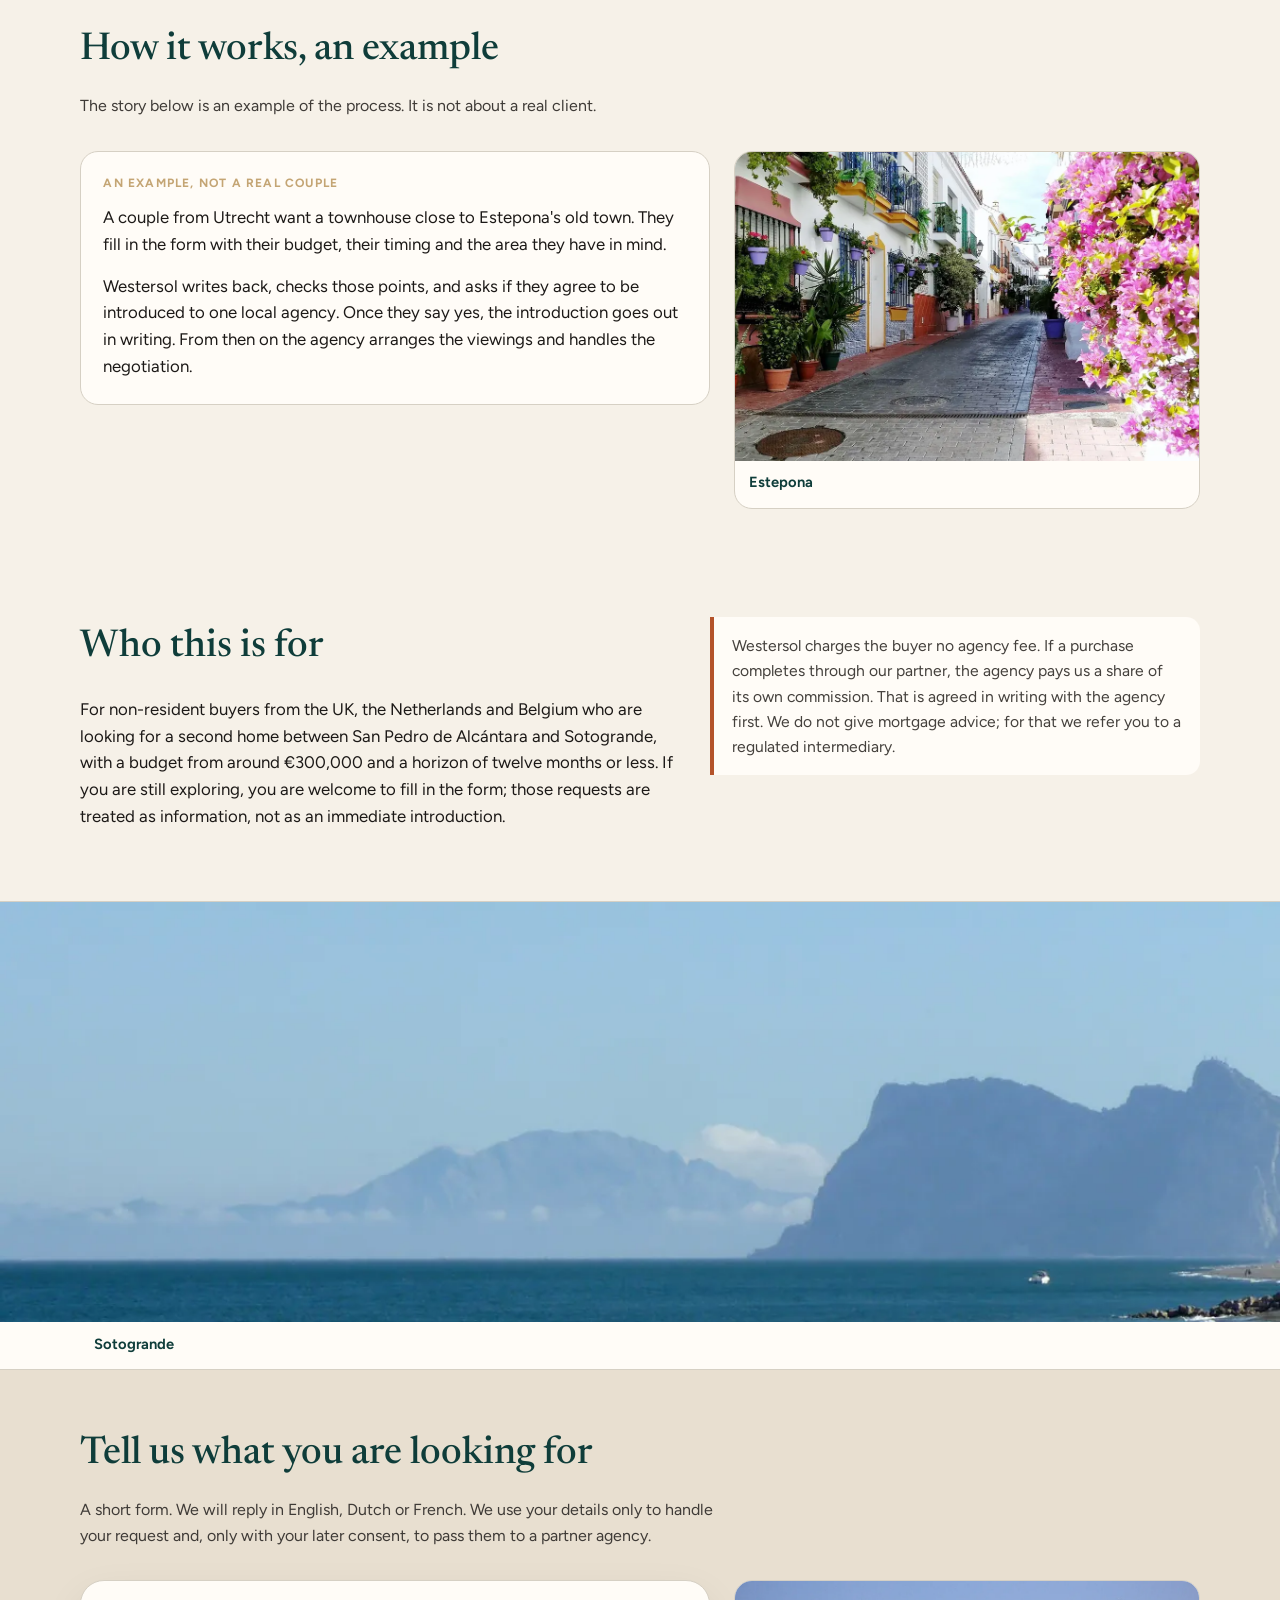
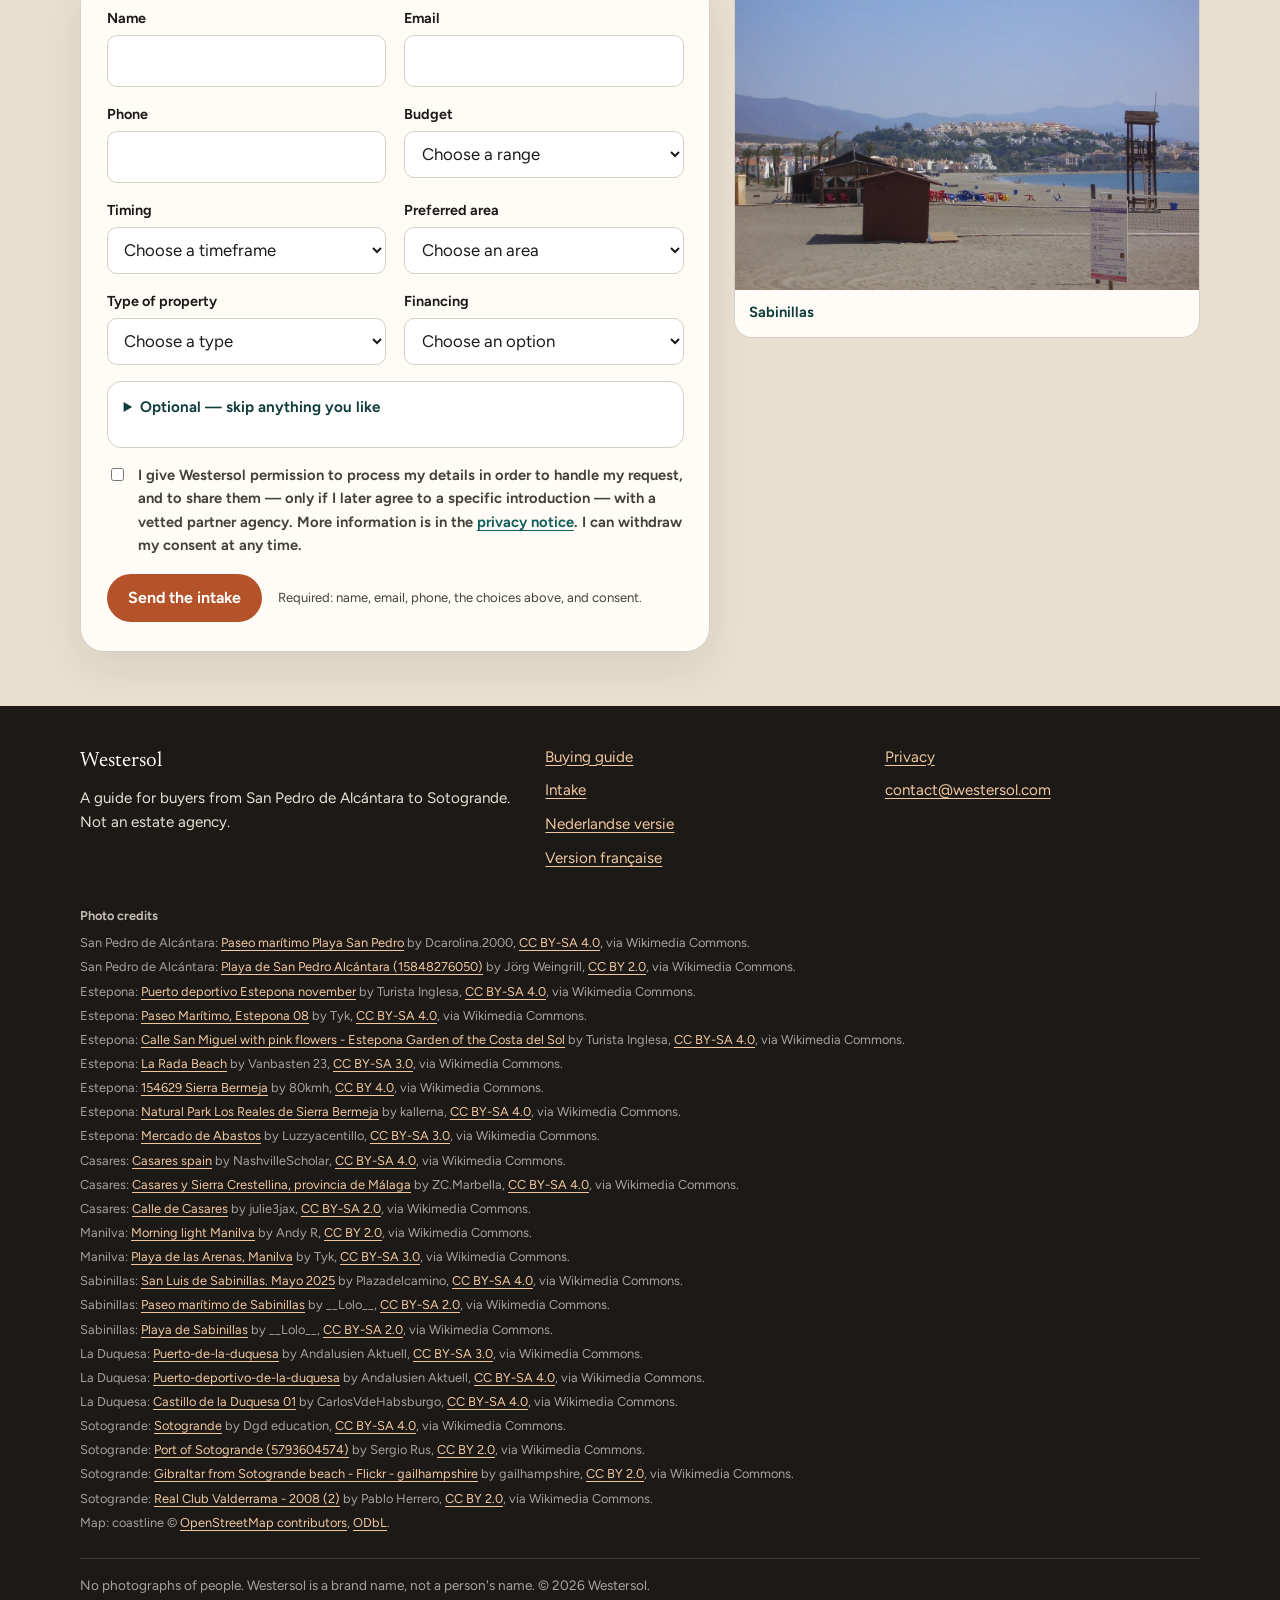
==== commit 8178be46: "Merge town portraits into one block per town and fix mobile typography on the listings. Each town no" ====
--- a/en/index.html
+++ b/en/index.html
@@ -70,7 +70,7 @@
           <article class="card">
             <div class="kicker">The area</div>
             <h3>From the boulevard to the polo fields</h3>
-            <p><strong>San Pedro de Alcántara</strong> has a long beach boulevard and a centre that still feels local, with Guadalmina next door. <strong>Estepona</strong> is the old town, the port and, behind it, the Sierra Bermeja. <strong>Casares</strong> sits up the hill, a white village, with golf and sea views on the coast below. <strong>Manilva and Sabinillas</strong> are everyday towns with a seafront promenade. <strong>La Duquesa</strong> turns around its marina. <strong>Sotogrande</strong> is polo, golf, the marina and the gated estates, with Alcaidesa beside it.</p>
+            <p>The seven towns, from the boulevard to the polo fields, are set out below. Each one has a short description and a snapshot of what is for sale now.</p>
           </article>
           <article class="card">
             <div class="kicker">The costs</div>
@@ -82,36 +82,6 @@
             <h3>From intake to the deed</h3>
             <p>First a NIE and a lawyer who works for you, not for the seller. Then a reservation, the arras contract, due diligence and the escritura at the notary. A purchase often takes months. That is why we ask about your timing: within twelve months, or later.</p>
           </article>
-        </div>
-        <div class="town-strip" aria-label="Towns between San Pedro de Alcántara and Sotogrande">
-          <figure class="town-card">
-            <img src="../img/towns/san-pedro.webp" width="1200" height="800" alt="The beach promenade and palm trees in San Pedro de Alcántara" loading="lazy">
-            <figcaption>San Pedro de Alcántara</figcaption>
-          </figure>
-          <figure class="town-card">
-            <img src="../img/towns/estepona.webp" width="1200" height="800" alt="The marina in Estepona" loading="lazy">
-            <figcaption>Estepona</figcaption>
-          </figure>
-          <figure class="town-card">
-            <img src="../img/towns/casares.webp" width="1200" height="800" alt="The white village of Casares on the hill" loading="lazy">
-            <figcaption>Casares</figcaption>
-          </figure>
-          <figure class="town-card">
-            <img src="../img/towns/manilva.webp" width="1200" height="800" alt="Residential hills in Manilva in morning light" loading="lazy">
-            <figcaption>Manilva</figcaption>
-          </figure>
-          <figure class="town-card">
-            <img src="../img/towns/sabinillas.webp" width="1200" height="800" alt="A fishing boat on the beach at San Luis de Sabinillas, with the mountains beyond" loading="lazy">
-            <figcaption>Sabinillas</figcaption>
-          </figure>
-          <figure class="town-card">
-            <img src="../img/towns/la-duquesa.webp" width="1200" height="800" alt="The marina at La Duquesa" loading="lazy">
-            <figcaption>La Duquesa</figcaption>
-          </figure>
-          <figure class="town-card">
-            <img src="../img/towns/sotogrande.webp" width="1200" height="800" alt="The marina at Sotogrande" loading="lazy">
-            <figcaption>Sotogrande</figcaption>
-          </figure>
         </div>
         <div class="life-strip" aria-hidden="false">
           <figure class="life-card">
@@ -173,14 +143,15 @@
           </figure>
           <div class="sale-body">
             <h3>San Pedro de Alcántara</h3>
+            <p class="sale-blurb">San Pedro de Alcántara has a long beach boulevard and a centre that still feels local, with Guadalmina next door.</p>
             <p class="sale-count">1,079 homes for sale (Idealista, 15 November 2026).</p>
             <p class="sale-range">Example prices on that date were between 395,000 euros and 1,395,000 euros.</p>
-            <ul class="sale-examples">
-              <li>Apartment, 2 bedrooms, 94 m², 395,000 euros, San Pedro Pueblo</li>
-              <li>Apartment, 3 bedrooms, 188 m², 650,000 euros, Guadalmina Alta</li>
-              <li>Duplex, 3 bedrooms, 149 m², 765,000 euros, San Pedro Pueblo</li>
-              <li>Townhouse, 3 bedrooms, 252 m², 675,000 euros, Guadalmina Baja</li>
-              <li>Villa, 4 bedrooms, 230 m², 1,395,000 euros, Guadalmina Alta</li>
+                        <ul class="sale-examples">
+              <li><span class="home-lead">Apartment · San Pedro Pueblo</span><span class="home-specs"><span>2 bedrooms</span><span>94 m²</span><span class="home-price">395,000 euros</span></span></li>
+              <li><span class="home-lead">Apartment · Guadalmina Alta</span><span class="home-specs"><span>3 bedrooms</span><span>188 m²</span><span class="home-price">650,000 euros</span></span></li>
+              <li><span class="home-lead">Duplex · San Pedro Pueblo</span><span class="home-specs"><span>3 bedrooms</span><span>149 m²</span><span class="home-price">765,000 euros</span></span></li>
+              <li><span class="home-lead">Townhouse · Guadalmina Baja</span><span class="home-specs"><span>3 bedrooms</span><span>252 m²</span><span class="home-price">675,000 euros</span></span></li>
+              <li><span class="home-lead">Villa · Guadalmina Alta</span><span class="home-specs"><span>4 bedrooms</span><span>230 m²</span><span class="home-price">1,395,000 euros</span></span></li>
             </ul>
             <p class="sale-cta"><a class="btn btn-ghost" href="#intake">Tell us what you're looking for</a></p>
           </div>
@@ -192,14 +163,15 @@
           </figure>
           <div class="sale-body">
             <h3>Estepona</h3>
+            <p class="sale-blurb">Estepona is the old town, the port and, behind it, the Sierra Bermeja.</p>
             <p class="sale-count">5,580 homes for sale (Idealista, 15 November 2026).</p>
             <p class="sale-range">Example prices on that date were between 269,000 euros and 1,395,000 euros.</p>
-            <ul class="sale-examples">
-              <li>Apartment, 2 bedrooms, 89 m², 269,000 euros, Estepona</li>
-              <li>Duplex, 3 bedrooms, 117 m², 430,000 euros, Estepona</li>
-              <li>Townhouse, 2 bedrooms, 93 m², 625,000 euros, Estepona centre</li>
-              <li>Villa, 3 bedrooms, 135 m², 897,000 euros, Estepona centre</li>
-              <li>Villa, 4 bedrooms, 316 m², 1,395,000 euros, Estepona</li>
+                        <ul class="sale-examples">
+              <li><span class="home-lead">Apartment · Estepona</span><span class="home-specs"><span>2 bedrooms</span><span>89 m²</span><span class="home-price">269,000 euros</span></span></li>
+              <li><span class="home-lead">Duplex · Estepona</span><span class="home-specs"><span>3 bedrooms</span><span>117 m²</span><span class="home-price">430,000 euros</span></span></li>
+              <li><span class="home-lead">Townhouse · Estepona centre</span><span class="home-specs"><span>2 bedrooms</span><span>93 m²</span><span class="home-price">625,000 euros</span></span></li>
+              <li><span class="home-lead">Villa · Estepona centre</span><span class="home-specs"><span>3 bedrooms</span><span>135 m²</span><span class="home-price">897,000 euros</span></span></li>
+              <li><span class="home-lead">Villa · Estepona</span><span class="home-specs"><span>4 bedrooms</span><span>316 m²</span><span class="home-price">1,395,000 euros</span></span></li>
             </ul>
             <p class="sale-cta"><a class="btn btn-ghost" href="#intake">Tell us what you're looking for</a></p>
           </div>
@@ -211,14 +183,15 @@
           </figure>
           <div class="sale-body">
             <h3>Casares</h3>
+            <p class="sale-blurb">Casares sits up the hill, a white village, with golf and sea views on the coast below.</p>
             <p class="sale-count">809 homes for sale (Idealista, 15 November 2026).</p>
             <p class="sale-range">Example prices on that date were between 330,000 euros and 775,000 euros.</p>
-            <ul class="sale-examples">
-              <li>Apartment, 2 bedrooms, 125 m², 330,000 euros, Casares coast</li>
-              <li>Apartment, 2 bedrooms, 128 m², 350,000 euros, Casares coast</li>
-              <li>Townhouse, 2 bedrooms, 110 m², 349,000 euros, Casares coast</li>
-              <li>Townhouse, 3 bedrooms, 228 m², 480,000 euros, Casares coast</li>
-              <li>Villa, 4 bedrooms, 220 m², 775,000 euros, near Casares village</li>
+                        <ul class="sale-examples">
+              <li><span class="home-lead">Apartment · Casares coast</span><span class="home-specs"><span>2 bedrooms</span><span>125 m²</span><span class="home-price">330,000 euros</span></span></li>
+              <li><span class="home-lead">Apartment · Casares coast</span><span class="home-specs"><span>2 bedrooms</span><span>128 m²</span><span class="home-price">350,000 euros</span></span></li>
+              <li><span class="home-lead">Townhouse · Casares coast</span><span class="home-specs"><span>2 bedrooms</span><span>110 m²</span><span class="home-price">349,000 euros</span></span></li>
+              <li><span class="home-lead">Townhouse · Casares coast</span><span class="home-specs"><span>3 bedrooms</span><span>228 m²</span><span class="home-price">480,000 euros</span></span></li>
+              <li><span class="home-lead">Villa · near Casares village</span><span class="home-specs"><span>4 bedrooms</span><span>220 m²</span><span class="home-price">775,000 euros</span></span></li>
             </ul>
             <p class="sale-cta"><a class="btn btn-ghost" href="#intake">Tell us what you're looking for</a></p>
           </div>
@@ -230,14 +203,15 @@
           </figure>
           <div class="sale-body">
             <h3>Manilva</h3>
+            <p class="sale-blurb">Manilva is an everyday town with a seafront promenade.</p>
             <p class="sale-count">98 homes for sale in the town itself, not the wider municipality (Idealista, 15 November 2026).</p>
             <p class="sale-range">Example prices on that date were between 250,000 euros and 750,000 euros.</p>
-            <ul class="sale-examples">
-              <li>Apartment, 3 bedrooms, 108 m², 270,000 euros, Manilva</li>
-              <li>Duplex, 2 bedrooms, 107 m², 250,000 euros, Manilva</li>
-              <li>Townhouse, 3 bedrooms, 157 m², 329,950 euros, Manilva</li>
-              <li>Villa, 2 bedrooms, 110 m², 265,000 euros, Manilva</li>
-              <li>Villa, 4 bedrooms, 295 m², 750,000 euros, near Manilva</li>
+                        <ul class="sale-examples">
+              <li><span class="home-lead">Apartment · Manilva</span><span class="home-specs"><span>3 bedrooms</span><span>108 m²</span><span class="home-price">270,000 euros</span></span></li>
+              <li><span class="home-lead">Duplex · Manilva</span><span class="home-specs"><span>2 bedrooms</span><span>107 m²</span><span class="home-price">250,000 euros</span></span></li>
+              <li><span class="home-lead">Townhouse · Manilva</span><span class="home-specs"><span>3 bedrooms</span><span>157 m²</span><span class="home-price">329,950 euros</span></span></li>
+              <li><span class="home-lead">Villa · Manilva</span><span class="home-specs"><span>2 bedrooms</span><span>110 m²</span><span class="home-price">265,000 euros</span></span></li>
+              <li><span class="home-lead">Villa · near Manilva</span><span class="home-specs"><span>4 bedrooms</span><span>295 m²</span><span class="home-price">750,000 euros</span></span></li>
             </ul>
             <p class="sale-cta"><a class="btn btn-ghost" href="#intake">Tell us what you're looking for</a></p>
           </div>
@@ -249,14 +223,15 @@
           </figure>
           <div class="sale-body">
             <h3>Sabinillas</h3>
+            <p class="sale-blurb">Sabinillas is an everyday town with a seafront promenade.</p>
             <p class="sale-count">149 homes for sale (Idealista, 15 November 2026).</p>
             <p class="sale-range">Example prices on that date were between 220,000 euros and 1,100,000 euros.</p>
-            <ul class="sale-examples">
-              <li>Apartment, 2 bedrooms, 61 m², 220,000 euros, Sabinillas</li>
-              <li>Apartment, 4 bedrooms, 100 m², 250,000 euros, Sabinillas</li>
-              <li>Apartment, 2 bedrooms, 112 m², 295,000 euros, San Luis de Sabinillas</li>
-              <li>Penthouse, 3 bedrooms, 220 m², 524,500 euros, Sabinillas</li>
-              <li>Villa, 3 bedrooms, 290 m², 1,100,000 euros, San Luis de Sabinillas</li>
+                        <ul class="sale-examples">
+              <li><span class="home-lead">Apartment · Sabinillas</span><span class="home-specs"><span>2 bedrooms</span><span>61 m²</span><span class="home-price">220,000 euros</span></span></li>
+              <li><span class="home-lead">Apartment · Sabinillas</span><span class="home-specs"><span>4 bedrooms</span><span>100 m²</span><span class="home-price">250,000 euros</span></span></li>
+              <li><span class="home-lead">Apartment · San Luis de Sabinillas</span><span class="home-specs"><span>2 bedrooms</span><span>112 m²</span><span class="home-price">295,000 euros</span></span></li>
+              <li><span class="home-lead">Penthouse · Sabinillas</span><span class="home-specs"><span>3 bedrooms</span><span>220 m²</span><span class="home-price">524,500 euros</span></span></li>
+              <li><span class="home-lead">Villa · San Luis de Sabinillas</span><span class="home-specs"><span>3 bedrooms</span><span>290 m²</span><span class="home-price">1,100,000 euros</span></span></li>
             </ul>
             <p class="sale-cta"><a class="btn btn-ghost" href="#intake">Tell us what you're looking for</a></p>
           </div>
@@ -268,14 +243,15 @@
           </figure>
           <div class="sale-body">
             <h3>La Duquesa</h3>
+            <p class="sale-blurb">La Duquesa turns around its marina.</p>
             <p class="sale-count">235 homes for sale in La Duquesa and Puerto de la Duquesa together (Idealista, 15 November 2026).</p>
             <p class="sale-range">Example prices on that date were between 275,000 euros and 699,000 euros.</p>
-            <ul class="sale-examples">
-              <li>Apartment, 2 bedrooms, 104 m², 275,000 euros, Puerto de la Duquesa</li>
-              <li>Apartment, 2 bedrooms, 109 m², 287,000 euros, La Duquesa</li>
-              <li>Duplex, 3 bedrooms, 100 m², 299,000 euros, La Duquesa</li>
-              <li>Townhouse, 3 bedrooms, 97 m², 339,000 euros, La Duquesa</li>
-              <li>Villa, 3 bedrooms, 187 m², 699,000 euros, La Duquesa</li>
+                        <ul class="sale-examples">
+              <li><span class="home-lead">Apartment · Puerto de la Duquesa</span><span class="home-specs"><span>2 bedrooms</span><span>104 m²</span><span class="home-price">275,000 euros</span></span></li>
+              <li><span class="home-lead">Apartment · La Duquesa</span><span class="home-specs"><span>2 bedrooms</span><span>109 m²</span><span class="home-price">287,000 euros</span></span></li>
+              <li><span class="home-lead">Duplex · La Duquesa</span><span class="home-specs"><span>3 bedrooms</span><span>100 m²</span><span class="home-price">299,000 euros</span></span></li>
+              <li><span class="home-lead">Townhouse · La Duquesa</span><span class="home-specs"><span>3 bedrooms</span><span>97 m²</span><span class="home-price">339,000 euros</span></span></li>
+              <li><span class="home-lead">Villa · La Duquesa</span><span class="home-specs"><span>3 bedrooms</span><span>187 m²</span><span class="home-price">699,000 euros</span></span></li>
             </ul>
             <p class="sale-cta"><a class="btn btn-ghost" href="#intake">Tell us what you're looking for</a></p>
           </div>
@@ -287,14 +263,15 @@
           </figure>
           <div class="sale-body">
             <h3>Sotogrande</h3>
+            <p class="sale-blurb">Sotogrande is polo, golf, the marina and the gated estates, with Alcaidesa beside it.</p>
             <p class="sale-count">879 homes for sale (Idealista, 15 November 2026).</p>
             <p class="sale-range">Example prices on that date were between 279,000 euros and 1,350,000 euros.</p>
-            <ul class="sale-examples">
-              <li>Townhouse, 3 bedrooms, 111 m², 279,000 euros, Guadiaro, near Sotogrande</li>
-              <li>Apartment, 3 bedrooms, 175 m², 495,000 euros, Sotogrande</li>
-              <li>Apartment, 3 bedrooms, 186 m², 575,000 euros, Sotogrande</li>
-              <li>Townhouse, 3 bedrooms, 280 m², 699,000 euros, Sotogrande</li>
-              <li>Villa, 5 bedrooms, 444 m², 1,350,000 euros, Sotogrande Costa</li>
+                        <ul class="sale-examples">
+              <li><span class="home-lead">Townhouse · Guadiaro, near Sotogrande</span><span class="home-specs"><span>3 bedrooms</span><span>111 m²</span><span class="home-price">279,000 euros</span></span></li>
+              <li><span class="home-lead">Apartment · Sotogrande</span><span class="home-specs"><span>3 bedrooms</span><span>175 m²</span><span class="home-price">495,000 euros</span></span></li>
+              <li><span class="home-lead">Apartment · Sotogrande</span><span class="home-specs"><span>3 bedrooms</span><span>186 m²</span><span class="home-price">575,000 euros</span></span></li>
+              <li><span class="home-lead">Townhouse · Sotogrande</span><span class="home-specs"><span>3 bedrooms</span><span>280 m²</span><span class="home-price">699,000 euros</span></span></li>
+              <li><span class="home-lead">Villa · Sotogrande Costa</span><span class="home-specs"><span>5 bedrooms</span><span>444 m²</span><span class="home-price">1,350,000 euros</span></span></li>
             </ul>
             <p class="sale-cta"><a class="btn btn-ghost" href="#intake">Tell us what you're looking for</a></p>
           </div>
--- a/styles.css
+++ b/styles.css
@@ -1,6 +1,7 @@
 :root {
   --ink: #1c1917;
-  --muted: #57534e;
+  --ink-soft: #3f3b37;
+  --muted: #44403c;
   --sea: #115e59;
   --sea-deep: #0f3d3a;
   --sea-mid: #1d7a74;
@@ -21,7 +22,7 @@
 }
 
 * { box-sizing: border-box; }
-html { scroll-behavior: smooth; }
+html { scroll-behavior: smooth; font-size: 16px; }
 body {
   margin: 0;
   font-family: var(--sans);
@@ -160,7 +161,7 @@
   margin: 0 0 0.7rem;
   color: var(--sea-deep);
 }
-.section-head p { margin: 0; color: var(--muted); }
+.section-head p { margin: 0; color: var(--ink-soft); font-size: 1rem; line-height: 1.6; }
 
 .cards {
   display: grid;
@@ -180,7 +181,7 @@
   font-weight: 600;
   margin: 0 0 0.5rem;
 }
-.card p { margin: 0; color: var(--muted); font-size: 0.98rem; }
+.card p { margin: 0; color: var(--ink-soft); font-size: 1rem; line-height: 1.6; }
 .kicker {
   font-size: 0.75rem;
   letter-spacing: 0.1em;
@@ -533,14 +534,10 @@
   .hero-art { min-height: 0; }
   .scene-break img { aspect-ratio: 16 / 8; }
 }
-@media (max-width: 560px) {
-  .life-strip, .town-strip { grid-template-columns: 1fr 1fr; }
-}
-
 .sale-list {
   display: flex;
   flex-direction: column;
-  gap: 1.4rem;
+  gap: 1.6rem;
 }
 .sale-town {
   display: grid;
@@ -562,40 +559,73 @@
   display: block;
 }
 .sale-town figcaption {
-  font-weight: 650;
-  font-size: 0.92rem;
-  padding: 0.65rem 0.85rem 0.8rem;
-  color: var(--sea-deep);
+  position: absolute;
+  width: 1px;
+  height: 1px;
+  padding: 0;
+  margin: -1px;
+  overflow: hidden;
+  clip: rect(0, 0, 0, 0);
+  white-space: nowrap;
+  border: 0;
 }
 .sale-body {
-  padding: 1.15rem 1.3rem 1.3rem 0;
+  padding: 1.2rem 1.3rem 1.4rem 0;
+  color: var(--ink);
+  font-size: 1rem;
+  line-height: 1.6;
 }
 .sale-body h3 {
   font-family: var(--serif);
-  font-size: 1.45rem;
+  font-size: 1.5rem;
   font-weight: 600;
-  margin: 0 0 0.45rem;
+  line-height: 1.25;
+  margin: 0 0 0.5rem;
   color: var(--sea-deep);
 }
-.sale-count { margin: 0 0 0.35rem; font-weight: 650; }
-.sale-range { margin: 0 0 0.8rem; color: var(--muted); }
+.sale-blurb { margin: 0 0 0.9rem; color: var(--ink); }
+.sale-count { margin: 0 0 0.35rem; font-weight: 650; color: var(--ink); }
+.sale-range { margin: 0 0 0.9rem; color: var(--ink-soft); }
 .sale-examples {
   list-style: none;
-  margin: 0 0 1rem;
+  margin: 0 0 1.1rem;
   padding: 0;
 }
 .sale-examples li {
-  padding: 0.4rem 0;
+  display: flex;
+  flex-direction: column;
+  gap: 0.2rem;
+  padding: 0.7rem 0;
   border-top: 1px solid var(--line);
-  font-size: 0.98rem;
+  font-size: 1rem;
+  line-height: 1.55;
+  color: var(--ink);
+}
+.home-lead { font-weight: 650; }
+.home-specs {
+  display: flex;
+  flex-wrap: wrap;
+  gap: 0.15rem 0.85rem;
+  color: var(--ink);
+}
+.home-price {
+  font-weight: 650;
+  white-space: nowrap;
 }
 .sale-cta { margin: 0; }
+.sale-cta .btn { font-size: 1rem; }
 .sale-note {
   margin: 1.3rem 0 0;
-  color: var(--muted);
-  font-size: 0.9rem;
+  color: var(--ink-soft);
+  font-size: 1rem;
+  line-height: 1.55;
 }
 @media (max-width: 900px) {
   .sale-town { grid-template-columns: 1fr; }
-  .sale-body { padding: 0 1.2rem 1.3rem; }
-}
+  .sale-town img { height: auto; }
+  .sale-body { padding: 1.05rem 1.15rem 1.35rem; }
+}
+@media (max-width: 560px) {
+  .life-strip { grid-template-columns: 1fr; }
+  .sale-body { padding: 1.05rem 1.1rem 1.4rem; }
+}
